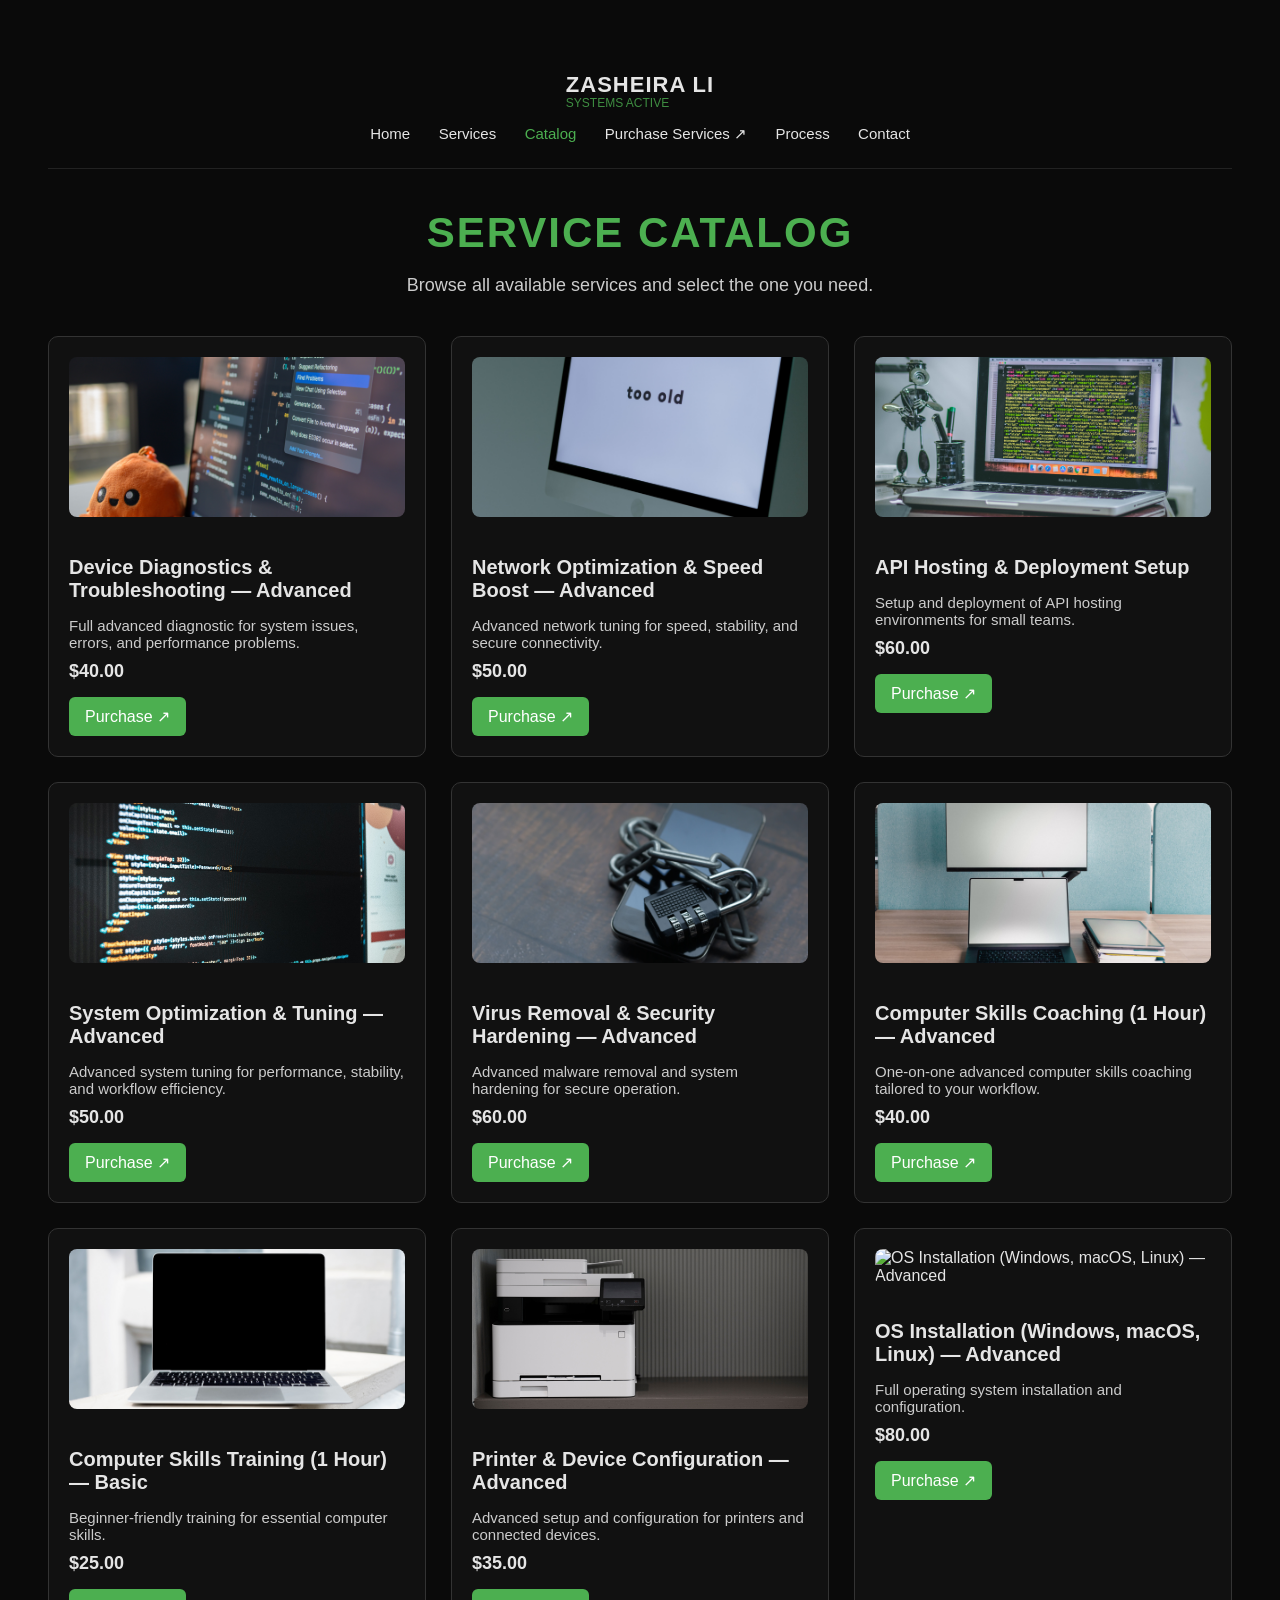
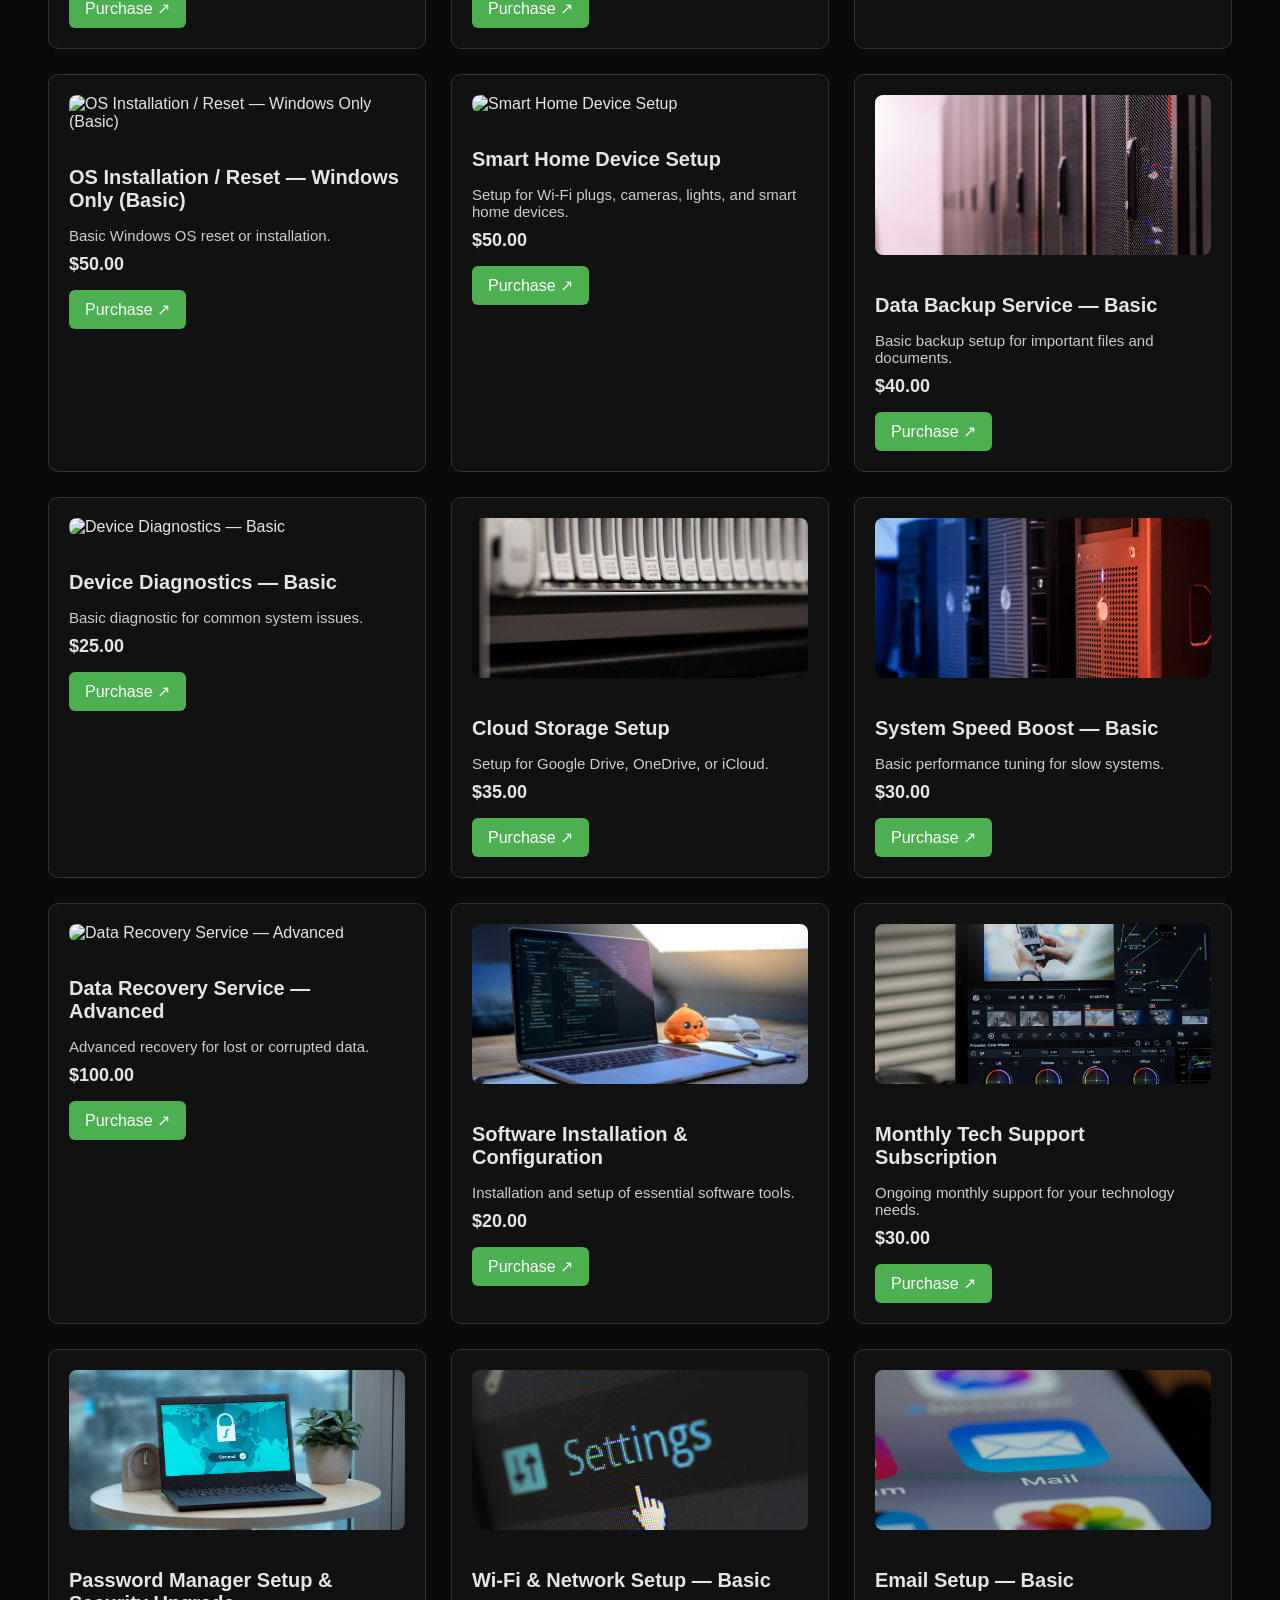
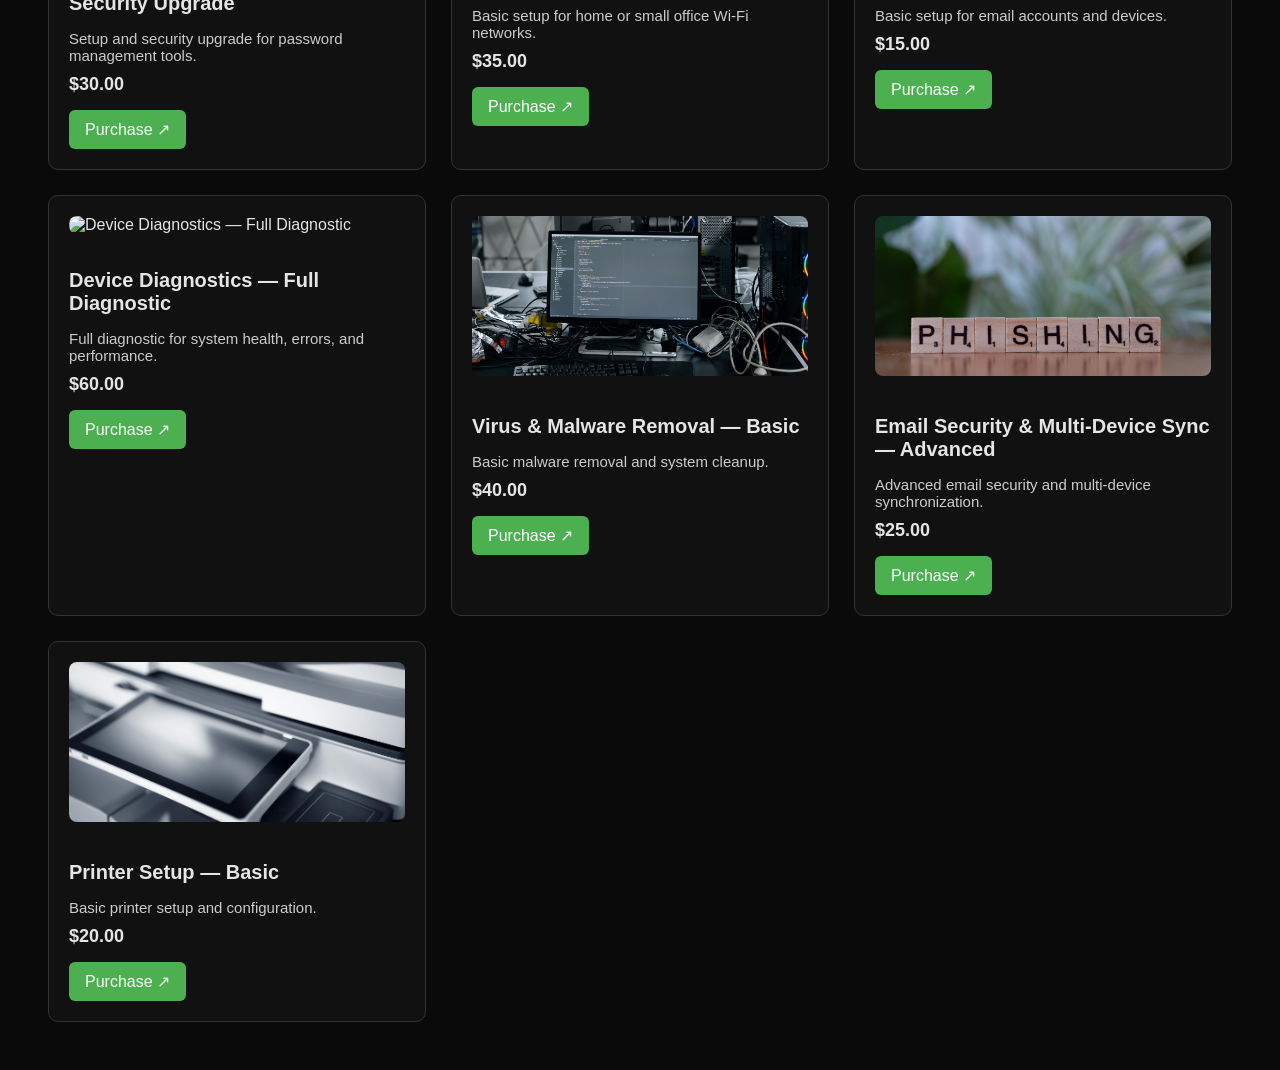
==== catalog.html @ a683f3cd "full catalog rebuild" ====
<!DOCTYPE html>
<html lang="en">
<head>
<meta charset="UTF-8">
<title>Service Catalog | Zasheira Li</title>
<meta name="viewport" content="width=device-width, initial-scale=1">

<style>
body {
  background: #0a0a0a;
  color: #e5e5e5;
  font-family: Manrope, Arial, sans-serif;
  padding: 40px;
}

/* HEADER */
.sys-header {
  display: flex;
  flex-direction: column;
  align-items: center;
  padding: 25px 0;
  border-bottom: 1px solid #222;
}

.brand {
  display: flex;
  flex-direction: column;
  line-height: 1.1;
}

.brand .zl {
  font-size: 22px;
  font-weight: 700;
  letter-spacing: 1px;
  color: #e5e5e5;
}

.brand .sys {
  font-size: 12px;
  color: #4caf50;
  opacity: 0.8;
}

/* NAVIGATION */
.sys-nav a {
  margin: 0 12px;
  text-decoration: none;
  color: #e5e5e5;
  font-size: 15px;
  transition: 0.2s;
}

.sys-nav a:hover,
.sys-nav a.active {
  color: #4caf50;
}

.center-nav {
  margin-top: 15px;
}

/* INTRO */
.catalog-intro {
  text-align: center;
  margin-top: 40px;
  margin-bottom: 40px;
}

.catalog-intro h1 {
  font-size: 42px;
  letter-spacing: 2px;
  color: #4caf50;
  margin-bottom: 10px;
}

.catalog-intro p {
  font-size: 18px;
  color: #ccc;
}

/* PRODUCT GRID */
.catalog-grid {
  display: grid;
  grid-template-columns: repeat(auto-fill, minmax(280px, 1fr));
  gap: 25px;
  margin-top: 30px;
}

.product-card {
  background: #111;
  border: 1px solid #333;
  border-radius: 10px;
  padding: 20px;
  transition: 0.25s;
}

.product-card:hover {
  border-color: #4caf50;
  transform: translateY(-4px);
}

.product-card img {
  width: 100%;
  height: 160px;
  object-fit: cover;
  border-radius: 8px;
  margin-bottom: 15px;
}

.product-card h3 {
  font-size: 20px;
  margin-bottom: 10px;
}

.product-card p {
  font-size: 15px;
  color: #ccc;
  margin-bottom: 10px;
}

.product-card strong {
  display: block;
  font-size: 18px;
  margin-bottom: 15px;
}

.buy-button {
  display: inline-block;
  padding: 10px 16px;
  background: #4caf50;
  color: #fff;
  border-radius: 6px;
  text-decoration: none;
  font-size: 16px;
  transition: 0.25s;
}

.buy-button:hover {
  background: #5ecb63;
}
</style>
</head>

<body>

<header class="sys-header">
  <div class="brand">
    <span class="zl">ZASHEIRA LI</span>
    <span class="sys">SYSTEMS ACTIVE</span>
  </div>

  <nav class="sys-nav center-nav">
    <a href="index.html">Home</a>
    <a href="index.html#services">Services</a>
    <a href="catalog.html" class="active">Catalog</a>
    <a href="checkout.html">Purchase Services ↗</a>
    <a href="index.html#process">Process</a>
    <a href="index.html#contact">Contact</a>
  </nav>
</header>

<section class="catalog-intro">
  <h1>SERVICE CATALOG</h1>
  <p>Browse all available services and select the one you need.</p>
</section>

<div class="catalog-grid">

  <!-- 1 -->
  <div class="product-card">
    <img src="images/1-device-diagnostics-and-troubleshooting-advanced.jpg" alt="Device Diagnostics & Troubleshooting — Advanced">
    <h3>Device Diagnostics & Troubleshooting — Advanced</h3>
    <p>Full advanced diagnostic for system issues, errors, and performance problems.</p>
    <strong>$40.00</strong>
    <a class="buy-button" href="checkout.html?products=xnjmu9wic1:1">Purchase ↗</a>
  </div>

  <!-- 2 -->
  <div class="product-card">
    <img src="images/2-network-optimization-and-speed-boost-advanced.jpg" alt="Network Optimization & Speed Boost — Advanced">
    <h3>Network Optimization & Speed Boost — Advanced</h3>
    <p>Advanced network tuning for speed, stability, and secure connectivity.</p>
    <strong>$50.00</strong>
    <a class="buy-button" href="checkout.html?products=v94hzffkny:1">Purchase ↗</a>
  </div>

  <!-- 3 -->
  <div class="product-card">
    <img src="images/3-api-hosting-and-deployment-setup.jpg" alt="API Hosting & Deployment Setup">
    <h3>API Hosting & Deployment Setup</h3>
    <p>Setup and deployment of API hosting environments for small teams.</p>
    <strong>$60.00</strong>
    <a class="buy-button" href="checkout.html?products=00joeh0fnc:1">Purchase ↗</a>
  </div>

  <!-- 4 -->
  <div class="product-card">
    <img src="images/4-system-optimization-and-tuning-advanced.jpg" alt="System Optimization & Tuning — Advanced">
    <h3>System Optimization & Tuning — Advanced</h3>
    <p>Advanced system tuning for performance, stability, and workflow efficiency.</p>
    <strong>$50.00</strong>
    <a class="buy-button" href="checkout.html?products=1380lvy91c:1">Purchase ↗</a>
  </div>

  <!-- 5 -->
  <div class="product-card">
    <img src="images/5-virus-removal-and-security-hardening-advanced.jpg" alt="Virus Removal & Security Hardening — Advanced">
    <h3>Virus Removal & Security Hardening — Advanced</h3>
    <p>Advanced malware removal and system hardening for secure operation.</p>
    <strong>$60.00</strong>
    <a class="buy-button" href="checkout.html?products=ehwzdm2zh4:1">Purchase ↗</a>
  </div>

  <!-- 6 -->
  <div class="product-card">
    <img src="images/6-computer-skills-coaching-1-hour-advanced.jpg" alt="Computer Skills Coaching (1 Hour) — Advanced">
    <h3>Computer Skills Coaching (1 Hour) — Advanced</h3>
    <p>One-on-one advanced computer skills coaching tailored to your workflow.</p>
    <strong>$40.00</strong>
    <a class="buy-button" href="checkout.html?products=naua2pe2ii:1">Purchase ↗</a>
  </div>

  <!-- 7 -->
  <div class="product-card">
    <img src="images/7-computer-skills-training-1-hour-basic.jpg" alt="Computer Skills Training (1 Hour) — Basic">
    <h3>Computer Skills Training (1 Hour) — Basic</h3>
    <p>Beginner-friendly training for essential computer skills.</p>
    <strong>$25.00</strong>
    <a class="buy-button" href="checkout.html?products=a15wwf48jq:1">Purchase ↗</a>
  </div>

  <!-- 8 -->
  <div class="product-card">
    <img src="images/8-printer-and-device-configuration-advanced.jpg" alt="Printer & Device Configuration — Advanced">
    <h3>Printer & Device Configuration — Advanced</h3>
    <p>Advanced setup and configuration for printers and connected devices.</p>
    <strong>$35.00</strong>
    <a class="buy-button" href="checkout.html?products=dx0pf59020:1">Purchase ↗</a>
  </div>

  <!-- 9 -->
  <div class="product-card">
    <img src="images/9-os-installation-windows-macos-linux-advanced.jpg" alt="OS Installation (Windows, macOS, Linux) — Advanced">
    <h3>OS Installation (Windows, macOS, Linux) — Advanced</h3>
    <p>Full operating system installation and configuration.</p>
    <strong>$80.00</strong>
    <a class="buy-button" href="checkout.html?products=k1e1ulsexj:1">Purchase ↗</a>
  </div>

  <!-- 10 -->
  <div class="product-card">
    <img src="images/10-os-installation-reset-windows-only-basic.jpg" alt="OS Installation / Reset — Windows Only (Basic)">
    <h3>OS Installation / Reset — Windows Only (Basic)</h3>
    <p>Basic Windows OS reset or installation.</p>
    <strong>$50.00</strong>
    <a class="buy-button" href="checkout.html?products=3sht7bsr4m:1">Purchase ↗</a>
  </div>

  <!-- 11 -->
  <div class="product-card">
    <img src="images/11-smart-home-device-setup.jpg" alt="Smart Home Device Setup">
    <h3>Smart Home Device Setup</h3>
    <p>Setup for Wi-Fi plugs, cameras, lights, and smart home devices.</p>
    <strong>$50.00</strong>
    <a class="buy-button" href="checkout.html?products=rqncj638mu:1">Purchase ↗</a>
  </div>

  <!-- 12 -->
  <div class="product-card">
    <img src="images/12-data-backup-service-basic.jpg" alt="Data Backup Service — Basic">
    <h3>Data Backup Service — Basic</h3>
    <p>Basic backup setup for important files and documents.</p>
    <strong>$40.00</strong>
    <a class="buy-button" href="checkout.html?products=3rjtwimbb5:1">Purchase ↗</a>
  </div>

  <!-- 13 -->
  <div class="product-card">
    <img src="images/13-device-diagnostics-basic.jpg" alt="Device Diagnostics — Basic">
    <h3>Device Diagnostics — Basic</h3>
    <p>Basic diagnostic for common system issues.</p>
    <strong>$25.00</strong>
    <a class="buy-button" href="checkout.html?products=z762sk9jgi:1">Purchase ↗</a>
  </div>

  <!-- 14 -->
  <div class="product-card">
    <img src="images/14-cloud-storage-setup.jpg" alt="Cloud Storage Setup">
    <h3>Cloud Storage Setup</h3>
    <p>Setup for Google Drive, OneDrive, or iCloud.</p>
    <strong>$35.00</strong>
    <a class="buy-button" href="checkout.html?products=dl2x96mtjd:1">Purchase ↗</a>
  </div>

  <!-- 15 -->
  <div class="product-card">
    <img src="images/15-system-speed-boost-basic.jpg" alt="System Speed Boost — Basic">
    <h3>System Speed Boost — Basic</h3>
    <p>Basic performance tuning for slow systems.</p>
    <strong>$30.00</strong>
    <a class="buy-button" href="checkout.html?products=s28yiaetb5:1">Purchase ↗</a>
  </div>

  <!-- 16 -->
  <div class="product-card">
    <img src="images/16-data-recovery-service-advanced.jpg" alt="Data Recovery Service — Advanced">
    <h3>Data Recovery Service — Advanced</h3>
    <p>Advanced recovery for lost or corrupted data.</p>
    <strong>$100.00</strong>
    <a class="buy-button" href="checkout.html?products=nwjolmwzk6:1">Purchase ↗</a>
  </div>

  <!-- 17 -->
  <div class="product-card">
    <img src="images/17-software-installation-and-configuration.jpg" alt="Software Installation & Configuration">
    <h3>Software Installation & Configuration</h3>
    <p>Installation and setup of essential software tools.</p>
    <strong>$20.00</strong>
    <a class="buy-button" href="checkout.html?products=hl7fhi24q0:1">Purchase ↗</a>
  </div>

  <!-- 18 -->
  <div class="product-card">
    <img src="images/18-monthly-tech-support-subscription.jpg" alt="Monthly Tech Support Subscription">
    <h3>Monthly Tech Support Subscription</h3>
    <p>Ongoing monthly support for your technology needs.</p>
    <strong>$30.00</strong>
    <a class="buy-button" href="checkout.html?products=7ga4e0266z:1">Purchase ↗</a>
  </div>

  <!-- 19 -->
  <div class="product-card">
    <img src="images/19-password-manager-setup-and-security-upgrade.jpg" alt="Password Manager Setup & Security Upgrade">
    <h3>Password Manager Setup & Security Upgrade</h3>
    <p>Setup and security upgrade for password management tools.</p>
    <strong>$30.00</strong>
    <a class="buy-button" href="checkout.html?products=kvgzs4omg3:1">Purchase ↗</a>
  </div>

  <!-- 20 -->
  <div class="product-card">
    <img src="images/20-wi-fi-and-network-setup-basic.jpg" alt="Wi-Fi & Network Setup — Basic">
    <h3>Wi-Fi & Network Setup — Basic</h3>
    <p>Basic setup for home or small office Wi-Fi networks.</p>
    <strong>$35.00</strong>
    <a class="buy-button" href="checkout.html?products=h5icwvdxmz:1">Purchase ↗</a>
  </div>

  <!-- 21 -->
  <div class="product-card">
    <img src="images/21-email-setup-basic.jpg" alt="Email Setup — Basic">
    <h3>Email Setup — Basic</h3>
    <p>Basic setup for email accounts and devices.</p>
    <strong>$15.00</strong>
    <a class="buy-button" href="checkout.html?products=dmfx98sbpz:1">Purchase ↗</a>
  </div>

  <!-- 22 -->
  <div class="product-card">
    <img src="images/22-device-diagnostics-full-diagnostic.jpg" alt="Device Diagnostics — Full Diagnostic">
    <h3>Device Diagnostics — Full Diagnostic</h3>
    <p>Full diagnostic for system health, errors, and performance.</p>
    <strong>$60.00</strong>
    <a class="buy-button" href="checkout.html?products=3ysmifde7g:1">Purchase ↗</a>
  </div>

  <!-- 23 -->
  <div class="product-card">
    <img src="images/23-virus-and-malware-removal-basic.jpg" alt="Virus & Malware Removal — Basic">
    <h3>Virus & Malware Removal — Basic</h3>
    <p>Basic malware removal and system cleanup.</p>
    <strong>$40.00</strong>
    <a class="buy-button" href="checkout.html?products=1r7i6bvk00:1">Purchase ↗</a>
  </div>

  <!-- 24 -->
  <div class="product-card">
    <img src="images/24-email-security-and-multi-device-sync-advanced.jpg" alt="Email Security & Multi-Device Sync — Advanced">
    <h3>Email Security & Multi-Device Sync — Advanced</h3>
    <p>Advanced email security and multi-device synchronization.</p>
    <strong>$25.00</strong>
    <a class="buy-button" href="checkout.html?products=gfk0090qs2:1">Purchase ↗</a>
  </div>

  <!-- 25 -->
  <div class="product-card">
    <img src="images/25-printer-setup-basic.jpg" alt="Printer Setup — Basic">
    <h3>Printer Setup — Basic</h3>
    <p>Basic printer setup and configuration.</p>
    <strong>$20.00</strong>
    <a class="buy-button" href="checkout.html?products=gm0lkppjg2:1">Purchase ↗</a>
  </div>

</div> <!-- END OF GRID -->

</body>
</html>
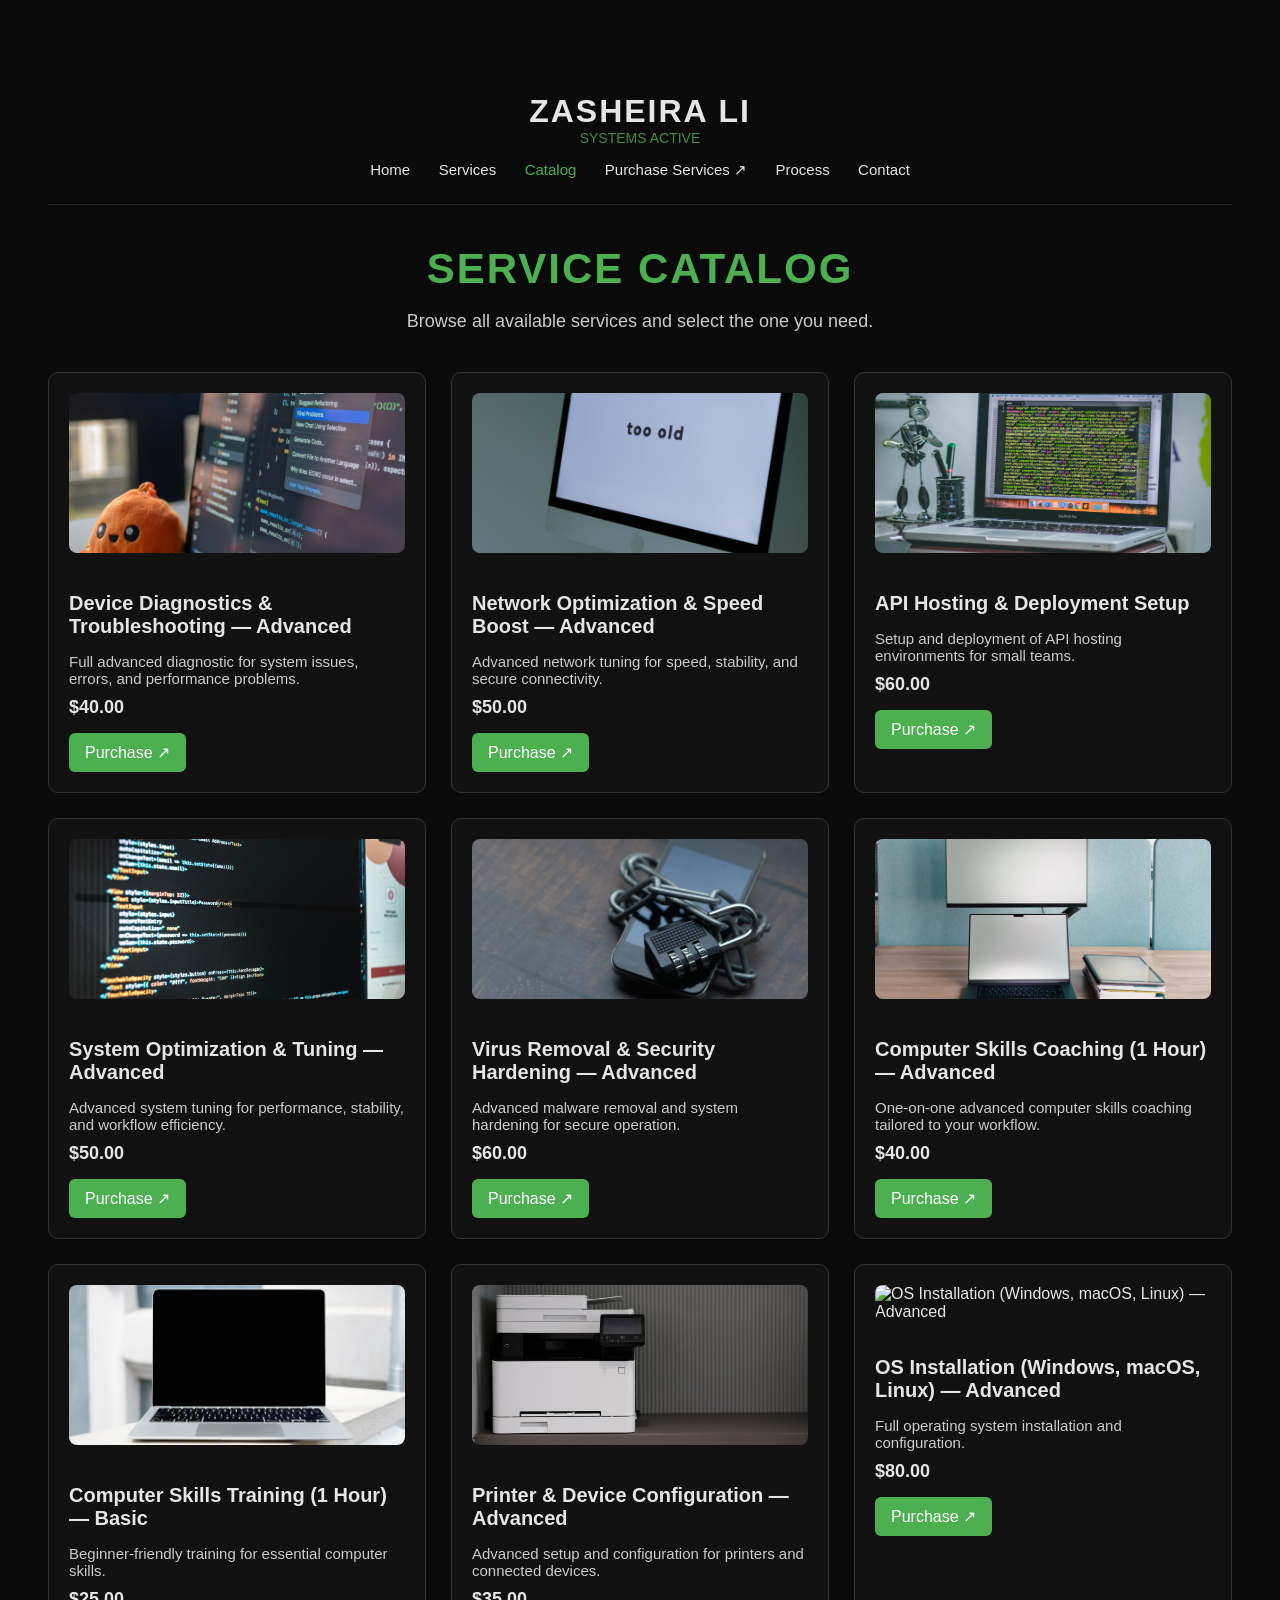
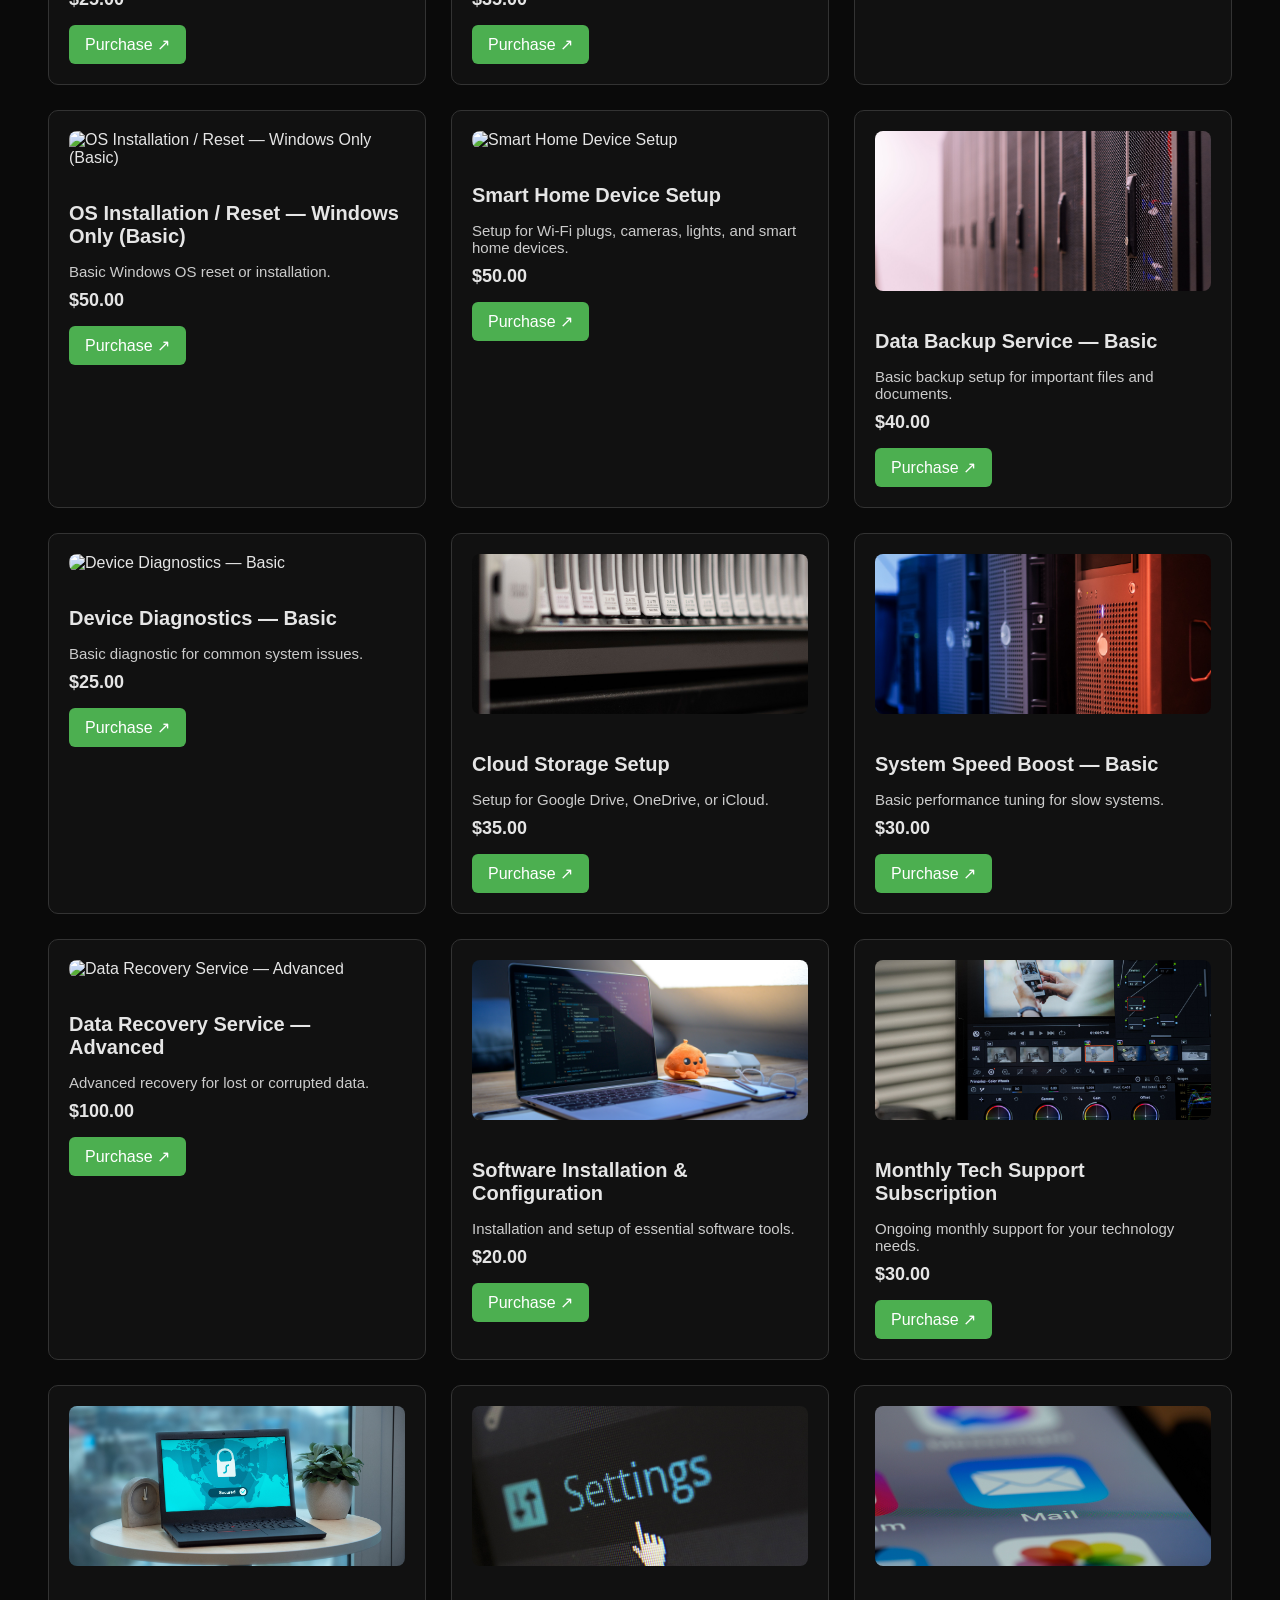
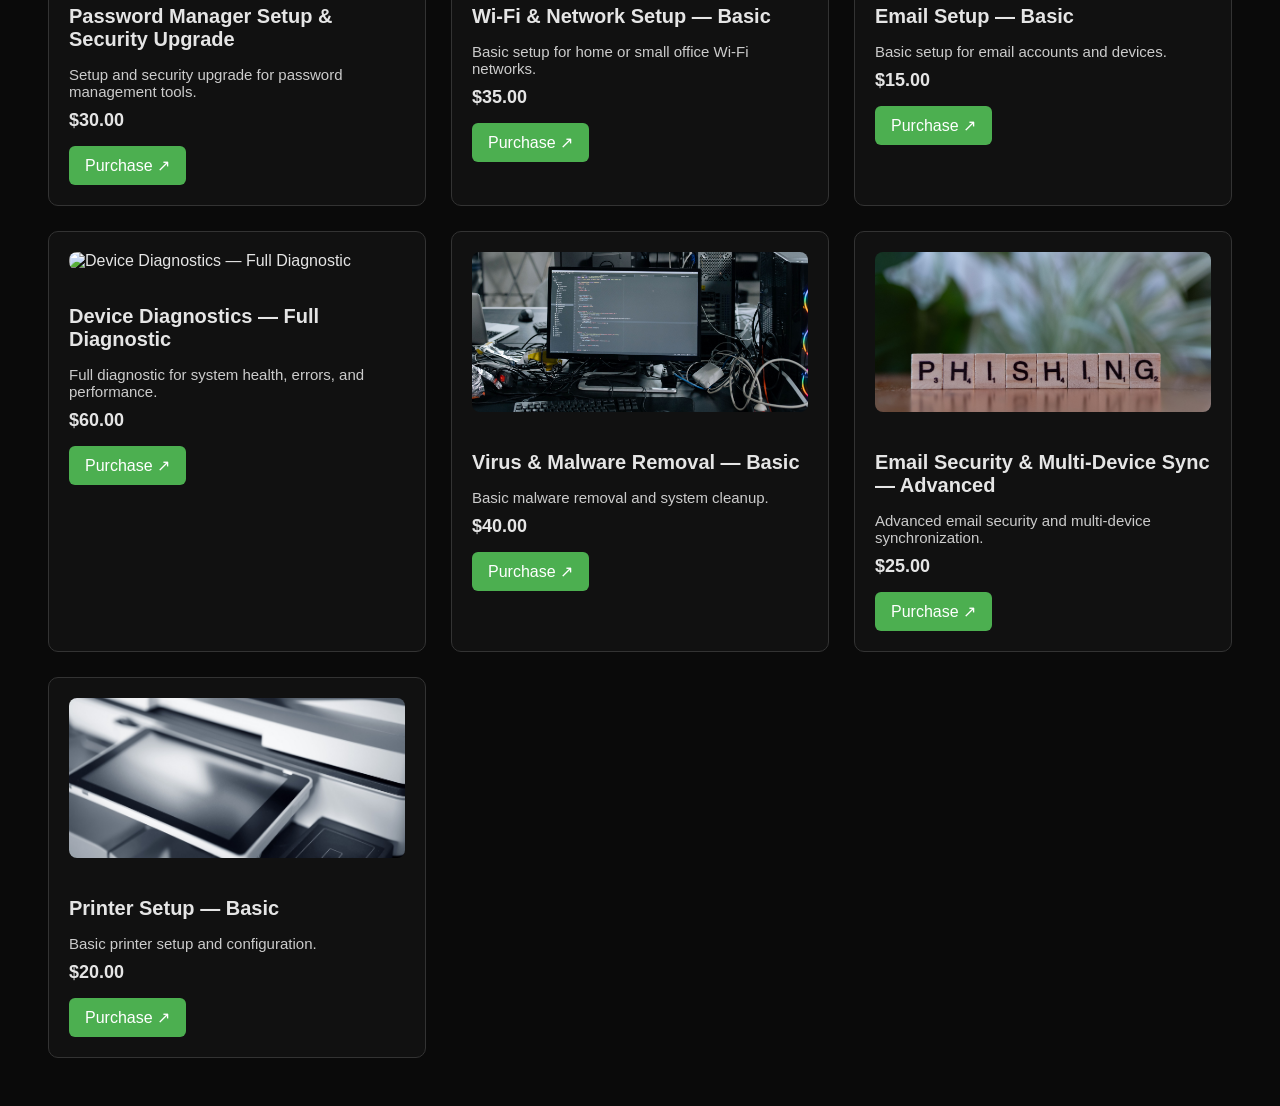
==== commit ab21d80c: "updated sys alignment and header styling" ====
--- a/catalog.html
+++ b/catalog.html
@@ -22,24 +22,32 @@
   border-bottom: 1px solid #222;
 }
 
+.sys {
+  color: #4caf50;
+  padding-top: 5px;
+}
+
 .brand {
-  display: flex;
-  flex-direction: column;
-  line-height: 1.1;
-}
-
-.brand .zl {
-  font-size: 22px;
-  font-weight: 700;
-  letter-spacing: 1px;
-  color: #e5e5e5;
+    display: flex;
+    flex-direction: column;
+    align-items: center;
+    justify-content: center;
+    margin-top: 20px;
+}
+
+.brand .name {
+    font-size: 32px;
+    font-weight: 700;
+    letter-spacing: 2px;
 }
 
 .brand .sys {
-  font-size: 12px;
-  color: #4caf50;
-  opacity: 0.8;
-}
+    font-size: 14px;
+    font-weight: 500;
+    margin-top: -5px;
+    opacity: 0.8;
+}
+
 
 /* NAVIGATION */
 .sys-nav a {
@@ -145,9 +153,10 @@
 
 <header class="sys-header">
   <div class="brand">
-    <span class="zl">ZASHEIRA LI</span>
+    <span class="name">ZASHEIRA LI</span>
     <span class="sys">SYSTEMS ACTIVE</span>
-  </div>
+</div>
+
 
   <nav class="sys-nav center-nav">
     <a href="index.html">Home</a>
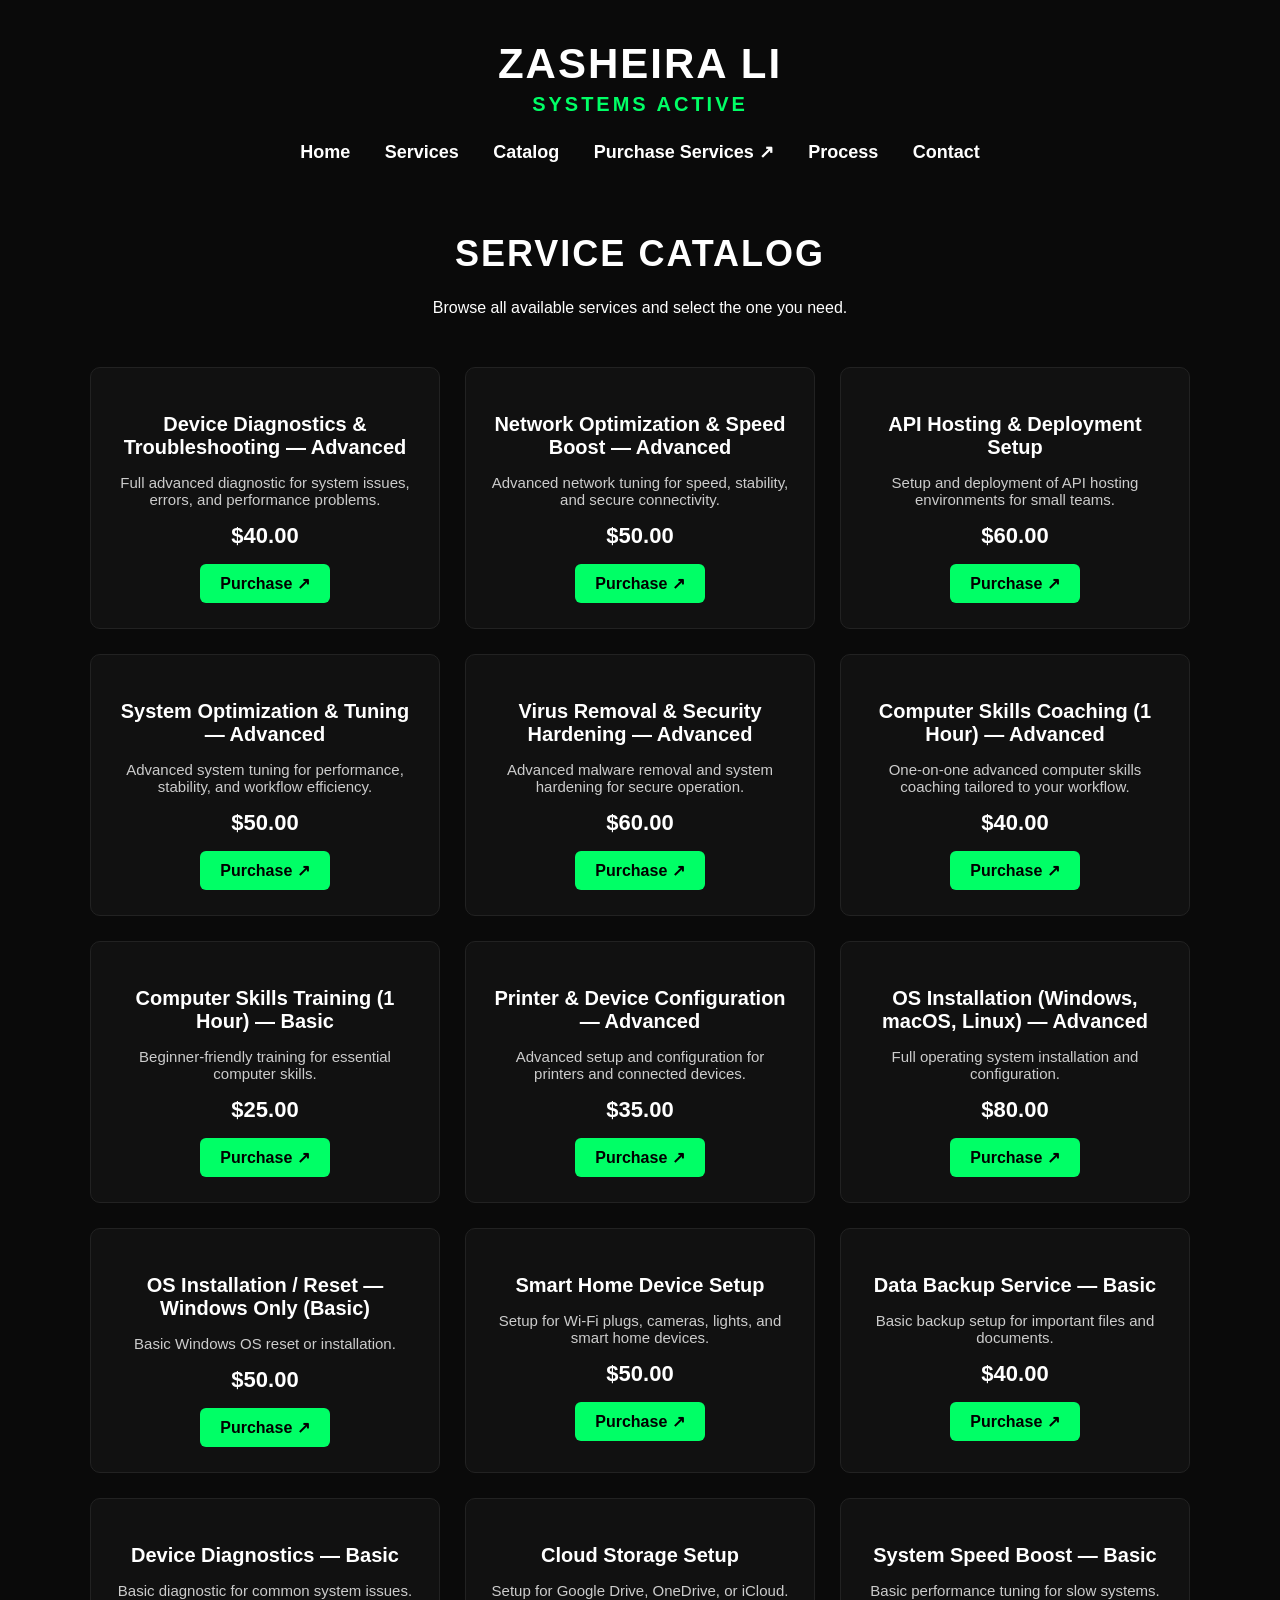
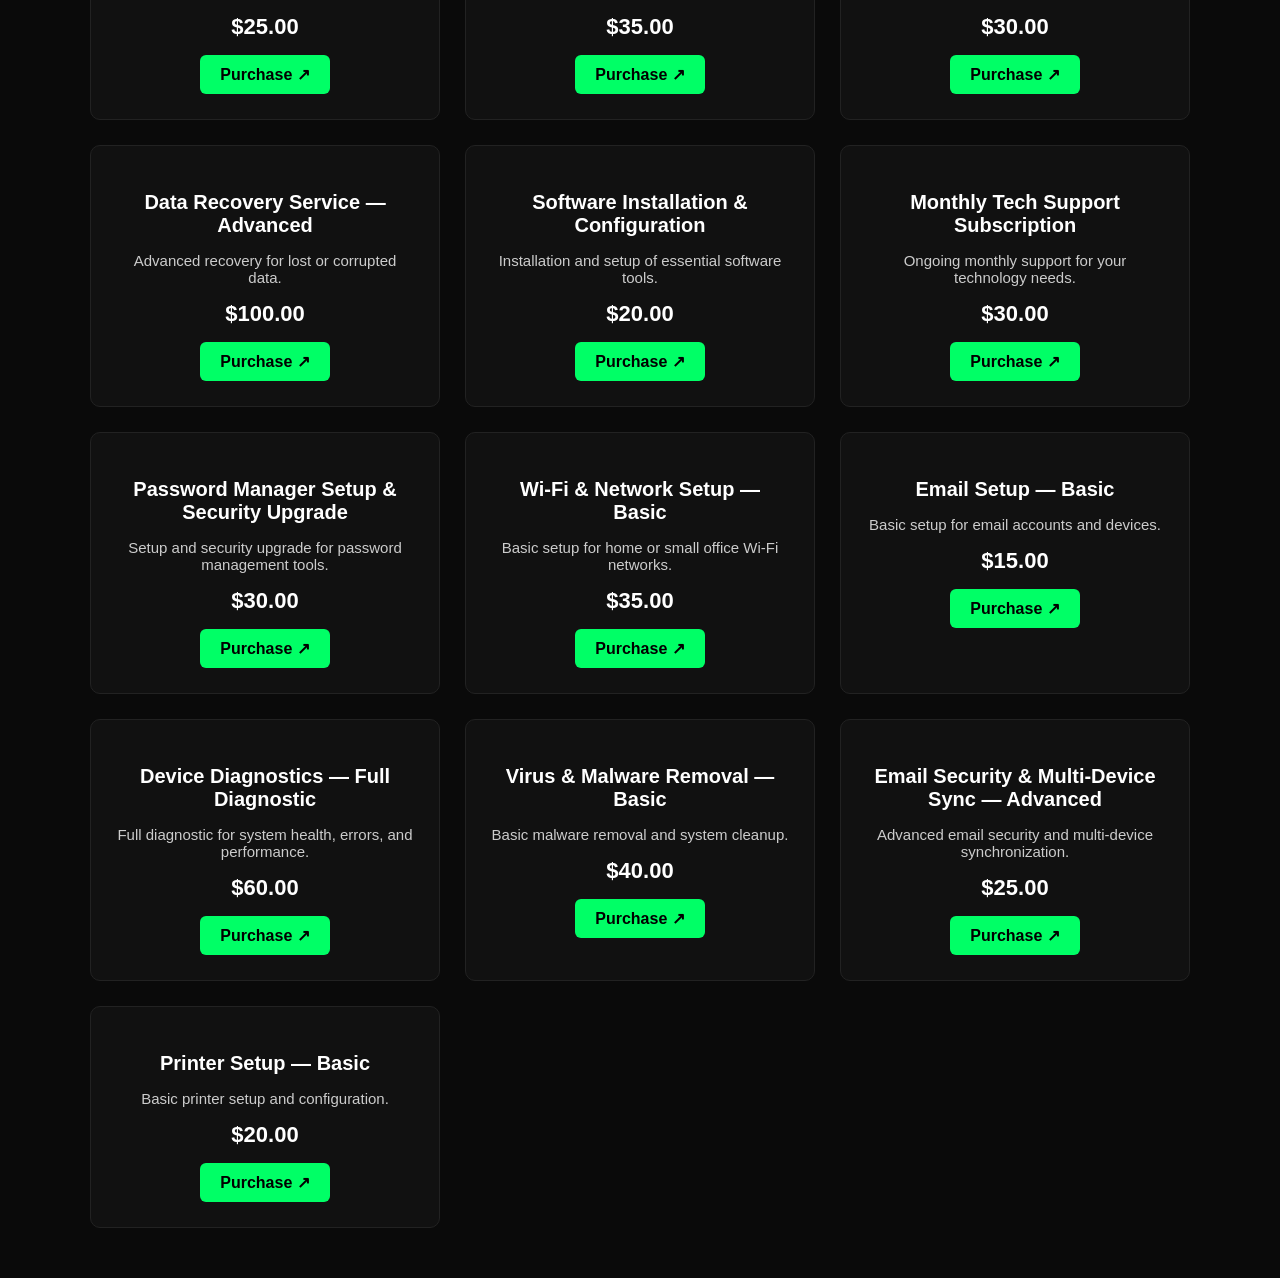
==== commit 207b35c4: "clean catalog rewrite" ====
--- a/catalog.html
+++ b/catalog.html
@@ -1,406 +1,336 @@
 <!DOCTYPE html>
 <html lang="en">
 <head>
-<meta charset="UTF-8">
-<title>Service Catalog | Zasheira Li</title>
-<meta name="viewport" content="width=device-width, initial-scale=1">
-
-<style>
-body {
-  background: #0a0a0a;
-  color: #e5e5e5;
-  font-family: Manrope, Arial, sans-serif;
-  padding: 40px;
-}
-
-/* HEADER */
-.sys-header {
-  display: flex;
-  flex-direction: column;
-  align-items: center;
-  padding: 25px 0;
-  border-bottom: 1px solid #222;
-}
-
-.sys {
-  color: #4caf50;
-  padding-top: 5px;
-}
-
-.brand {
-    display: flex;
-    flex-direction: column;
-    align-items: center;
-    justify-content: center;
-    margin-top: 20px;
-}
-
-.brand .name {
-    font-size: 32px;
-    font-weight: 700;
-    letter-spacing: 2px;
-}
-
-.brand .sys {
-    font-size: 14px;
-    font-weight: 500;
-    margin-top: -5px;
-    opacity: 0.8;
-}
-
-
-/* NAVIGATION */
-.sys-nav a {
-  margin: 0 12px;
-  text-decoration: none;
-  color: #e5e5e5;
-  font-size: 15px;
-  transition: 0.2s;
-}
-
-.sys-nav a:hover,
-.sys-nav a.active {
-  color: #4caf50;
-}
-
-.center-nav {
-  margin-top: 15px;
-}
-
-/* INTRO */
-.catalog-intro {
-  text-align: center;
-  margin-top: 40px;
-  margin-bottom: 40px;
-}
-
-.catalog-intro h1 {
-  font-size: 42px;
-  letter-spacing: 2px;
-  color: #4caf50;
-  margin-bottom: 10px;
-}
-
-.catalog-intro p {
-  font-size: 18px;
-  color: #ccc;
-}
-
-/* PRODUCT GRID */
-.catalog-grid {
-  display: grid;
-  grid-template-columns: repeat(auto-fill, minmax(280px, 1fr));
-  gap: 25px;
-  margin-top: 30px;
-}
-
-.product-card {
-  background: #111;
-  border: 1px solid #333;
-  border-radius: 10px;
-  padding: 20px;
-  transition: 0.25s;
-}
-
-.product-card:hover {
-  border-color: #4caf50;
-  transform: translateY(-4px);
-}
-
-.product-card img {
-  width: 100%;
-  height: 160px;
-  object-fit: cover;
-  border-radius: 8px;
-  margin-bottom: 15px;
-}
-
-.product-card h3 {
-  font-size: 20px;
-  margin-bottom: 10px;
-}
-
-.product-card p {
-  font-size: 15px;
-  color: #ccc;
-  margin-bottom: 10px;
-}
-
-.product-card strong {
-  display: block;
-  font-size: 18px;
-  margin-bottom: 15px;
-}
-
-.buy-button {
-  display: inline-block;
-  padding: 10px 16px;
-  background: #4caf50;
-  color: #fff;
-  border-radius: 6px;
-  text-decoration: none;
-  font-size: 16px;
-  transition: 0.25s;
-}
-
-.buy-button:hover {
-  background: #5ecb63;
-}
-</style>
+    <meta charset="UTF-8">
+    <meta name="viewport" content="width=device-width, initial-scale=1.0">
+    <title>Service Catalog | Zasheira Li</title>
+
+    <style>
+        body {
+            margin: 0;
+            padding: 0;
+            font-family: Arial, sans-serif;
+            background: #0a0a0a;
+            color: white;
+            text-align: center;
+        }
+
+        /* Header */
+        header {
+            padding: 40px 20px 20px;
+        }
+
+        .name {
+            font-size: 42px;
+            font-weight: bold;
+            letter-spacing: 2px;
+        }
+
+        .systems-active {
+            font-size: 20px;
+            font-weight: bold;
+            color: #00ff66; /* GREEN */
+            margin-top: 5px;
+            letter-spacing: 3px;
+        }
+
+        /* Navigation */
+        nav {
+            margin-top: 25px;
+        }
+
+        nav a {
+            color: white;
+            text-decoration: none;
+            margin: 0 15px;
+            font-size: 18px;
+            font-weight: bold;
+        }
+
+        nav a:hover {
+            color: #00ff66;
+        }
+
+        /* Page Title */
+        h1 {
+            margin-top: 50px;
+            font-size: 36px;
+            letter-spacing: 2px;
+        }
+
+        /* Catalog Grid */
+        .catalog {
+            width: 90%;
+            max-width: 1100px;
+            margin: 50px auto;
+            display: grid;
+            grid-template-columns: repeat(auto-fill, minmax(280px, 1fr));
+            gap: 25px;
+        }
+
+        .item {
+            background: #111;
+            padding: 25px;
+            border-radius: 10px;
+            text-align: center;
+            border: 1px solid #222;
+        }
+
+        .item h3 {
+            font-size: 20px;
+            margin-bottom: 10px;
+        }
+
+        .item p {
+            font-size: 15px;
+            color: #ccc;
+            margin-bottom: 15px;
+        }
+
+        .price {
+            font-size: 22px;
+            font-weight: bold;
+            margin-bottom: 15px;
+        }
+
+        .purchase-btn {
+            display: inline-block;
+            padding: 10px 20px;
+            background: #00ff66;
+            color: black;
+            font-weight: bold;
+            border-radius: 6px;
+            text-decoration: none;
+        }
+
+        .purchase-btn:hover {
+            background: #00cc55;
+        }
+    </style>
 </head>
 
 <body>
 
-<header class="sys-header">
-  <div class="brand">
-    <span class="name">ZASHEIRA LI</span>
-    <span class="sys">SYSTEMS ACTIVE</span>
+<header>
+    <div class="name">ZASHEIRA LI</div>
+    <div class="systems-active">SYSTEMS ACTIVE</div>
+
+    <nav>
+        <a href="index.html">Home</a>
+        <a href="services.html">Services</a>
+        <a href="catalog.html">Catalog</a>
+        <a href="purchase.html">Purchase Services ↗</a>
+        <a href="process.html">Process</a>
+        <a href="contact.html">Contact</a>
+    </nav>
+</header>
+
+<h1>SERVICE CATALOG</h1>
+<p>Browse all available services and select the one you need.</p>
+
+<div class="catalog">
+
+    <!-- 1 -->
+    <div class="item">
+        <h3>Device Diagnostics & Troubleshooting — Advanced</h3>
+        <p>Full advanced diagnostic for system issues, errors, and performance problems.</p>
+        <div class="price">$40.00</div>
+        <a class="purchase-btn" href="#">Purchase ↗</a>
+    </div>
+
+    <!-- 2 -->
+    <div class="item">
+        <h3>Network Optimization & Speed Boost — Advanced</h3>
+        <p>Advanced network tuning for speed, stability, and secure connectivity.</p>
+        <div class="price">$50.00</div>
+        <a class="purchase-btn" href="#">Purchase ↗</a>
+    </div>
+
+    <!-- 3 -->
+    <div class="item">
+        <h3>API Hosting & Deployment Setup</h3>
+        <p>Setup and deployment of API hosting environments for small teams.</p>
+        <div class="price">$60.00</div>
+        <a class="purchase-btn" href="#">Purchase ↗</a>
+    </div>
+
+    <!-- 4 -->
+    <div class="item">
+        <h3>System Optimization & Tuning — Advanced</h3>
+        <p>Advanced system tuning for performance, stability, and workflow efficiency.</p>
+        <div class="price">$50.00</div>
+        <a class="purchase-btn" href="#">Purchase ↗</a>
+    </div>
+
+    <!-- 5 -->
+    <div class="item">
+        <h3>Virus Removal & Security Hardening — Advanced</h3>
+        <p>Advanced malware removal and system hardening for secure operation.</p>
+        <div class="price">$60.00</div>
+        <a class="purchase-btn" href="#">Purchase ↗</a>
+    </div>
+
+    <!-- 6 -->
+    <div class="item">
+        <h3>Computer Skills Coaching (1 Hour) — Advanced</h3>
+        <p>One-on-one advanced computer skills coaching tailored to your workflow.</p>
+        <div class="price">$40.00</div>
+        <a class="purchase-btn" href="#">Purchase ↗</a>
+    </div>
+
+    <!-- 7 -->
+    <div class="item">
+        <h3>Computer Skills Training (1 Hour) — Basic</h3>
+        <p>Beginner-friendly training for essential computer skills.</p>
+        <div class="price">$25.00</div>
+        <a class="purchase-btn" href="#">Purchase ↗</a>
+    </div>
+
+    <!-- 8 -->
+    <div class="item">
+        <h3>Printer & Device Configuration — Advanced</h3>
+        <p>Advanced setup and configuration for printers and connected devices.</p>
+        <div class="price">$35.00</div>
+        <a class="purchase-btn" href="#">Purchase ↗</a>
+    </div>
+
+    <!-- 9 -->
+    <div class="item">
+        <h3>OS Installation (Windows, macOS, Linux) — Advanced</h3>
+        <p>Full operating system installation and configuration.</p>
+        <div class="price">$80.00</div>
+        <a class="purchase-btn" href="#">Purchase ↗</a>
+    </div>
+
+    <!-- 10 -->
+    <div class="item">
+        <h3>OS Installation / Reset — Windows Only (Basic)</h3>
+        <p>Basic Windows OS reset or installation.</p>
+        <div class="price">$50.00</div>
+        <a class="purchase-btn" href="#">Purchase ↗</a>
+    </div>
+
+    <!-- 11 -->
+    <div class="item">
+        <h3>Smart Home Device Setup</h3>
+        <p>Setup for Wi-Fi plugs, cameras, lights, and smart home devices.</p>
+        <div class="price">$50.00</div>
+        <a class="purchase-btn" href="#">Purchase ↗</a>
+    </div>
+
+    <!-- 12 -->
+    <div class="item">
+        <h3>Data Backup Service — Basic</h3>
+        <p>Basic backup setup for important files and documents.</p>
+        <div class="price">$40.00</div>
+        <a class="purchase-btn" href="#">Purchase ↗</a>
+    </div>
+
+    <!-- 13 -->
+    <div class="item">
+        <h3>Device Diagnostics — Basic</h3>
+        <p>Basic diagnostic for common system issues.</p>
+        <div class="price">$25.00</div>
+        <a class="purchase-btn" href="#">Purchase ↗</a>
+    </div>
+
+    <!-- 14 -->
+    <div class="item">
+        <h3>Cloud Storage Setup</h3>
+        <p>Setup for Google Drive, OneDrive, or iCloud.</p>
+        <div class="price">$35.00</div>
+        <a class="purchase-btn" href="#">Purchase ↗</a>
+    </div>
+
+    <!-- 15 -->
+    <div class="item">
+        <h3>System Speed Boost — Basic</h3>
+        <p>Basic performance tuning for slow systems.</p>
+        <div class="price">$30.00</div>
+        <a class="purchase-btn" href="#">Purchase ↗</a>
+    </div>
+
+    <!-- 16 -->
+    <div class="item">
+        <h3>Data Recovery Service — Advanced</h3>
+        <p>Advanced recovery for lost or corrupted data.</p>
+        <div class="price">$100.00</div>
+        <a class="purchase-btn" href="#">Purchase ↗</a>
+    </div>
+
+    <!-- 17 -->
+    <div class="item">
+        <h3>Software Installation & Configuration</h3>
+        <p>Installation and setup of essential software tools.</p>
+        <div class="price">$20.00</div>
+        <a class="purchase-btn" href="#">Purchase ↗</a>
+    </div>
+
+    <!-- 18 -->
+    <div class="item">
+        <h3>Monthly Tech Support Subscription</h3>
+        <p>Ongoing monthly support for your technology needs.</p>
+        <div class="price">$30.00</div>
+        <a class="purchase-btn" href="#">Purchase ↗</a>
+    </div>
+
+    <!-- 19 -->
+    <div class="item">
+        <h3>Password Manager Setup & Security Upgrade</h3>
+        <p>Setup and security upgrade for password management tools.</p>
+        <div class="price">$30.00</div>
+        <a class="purchase-btn" href="#">Purchase ↗</a>
+    </div>
+
+    <!-- 20 -->
+    <div class="item">
+        <h3>Wi-Fi & Network Setup — Basic</h3>
+        <p>Basic setup for home or small office Wi-Fi networks.</p>
+        <div class="price">$35.00</div>
+        <a class="purchase-btn" href="#">Purchase ↗</a>
+    </div>
+
+    <!-- 21 -->
+    <div class="item">
+        <h3>Email Setup — Basic</h3>
+        <p>Basic setup for email accounts and devices.</p>
+        <div class="price">$15.00</div>
+        <a class="purchase-btn" href="#">Purchase ↗</a>
+    </div>
+
+    <!-- 22 -->
+    <div class="item">
+        <h3>Device Diagnostics — Full Diagnostic</h3>
+        <p>Full diagnostic for system health, errors, and performance.</p>
+        <div class="price">$60.00</div>
+        <a class="purchase-btn" href="#">Purchase ↗</a>
+    </div>
+
+    <!-- 23 -->
+    <div class="item">
+        <h3>Virus & Malware Removal — Basic</h3>
+        <p>Basic malware removal and system cleanup.</p>
+        <div class="price">$40.00</div>
+        <a class="purchase-btn" href="#">Purchase ↗</a>
+    </div>
+
+    <!-- 24 -->
+    <div class="item">
+        <h3>Email Security & Multi-Device Sync — Advanced</h3>
+        <p>Advanced email security and multi-device synchronization.</p>
+        <div class="price">$25.00</div>
+        <a class="purchase-btn" href="#">Purchase ↗</a>
+    </div>
+
+    <!-- 25 -->
+    <div class="item">
+        <h3>Printer Setup — Basic</h3>
+        <p>Basic printer setup and configuration.</p>
+        <div class="price">$20.00</div>
+        <a class="purchase-btn" href="#">Purchase ↗</a>
+    </div>
+
 </div>
-
-
-  <nav class="sys-nav center-nav">
-    <a href="index.html">Home</a>
-    <a href="index.html#services">Services</a>
-    <a href="catalog.html" class="active">Catalog</a>
-    <a href="checkout.html">Purchase Services ↗</a>
-    <a href="index.html#process">Process</a>
-    <a href="index.html#contact">Contact</a>
-  </nav>
-</header>
-
-<section class="catalog-intro">
-  <h1>SERVICE CATALOG</h1>
-  <p>Browse all available services and select the one you need.</p>
-</section>
-
-<div class="catalog-grid">
-
-  <!-- 1 -->
-  <div class="product-card">
-    <img src="images/1-device-diagnostics-and-troubleshooting-advanced.jpg" alt="Device Diagnostics & Troubleshooting — Advanced">
-    <h3>Device Diagnostics & Troubleshooting — Advanced</h3>
-    <p>Full advanced diagnostic for system issues, errors, and performance problems.</p>
-    <strong>$40.00</strong>
-    <a class="buy-button" href="checkout.html?products=xnjmu9wic1:1">Purchase ↗</a>
-  </div>
-
-  <!-- 2 -->
-  <div class="product-card">
-    <img src="images/2-network-optimization-and-speed-boost-advanced.jpg" alt="Network Optimization & Speed Boost — Advanced">
-    <h3>Network Optimization & Speed Boost — Advanced</h3>
-    <p>Advanced network tuning for speed, stability, and secure connectivity.</p>
-    <strong>$50.00</strong>
-    <a class="buy-button" href="checkout.html?products=v94hzffkny:1">Purchase ↗</a>
-  </div>
-
-  <!-- 3 -->
-  <div class="product-card">
-    <img src="images/3-api-hosting-and-deployment-setup.jpg" alt="API Hosting & Deployment Setup">
-    <h3>API Hosting & Deployment Setup</h3>
-    <p>Setup and deployment of API hosting environments for small teams.</p>
-    <strong>$60.00</strong>
-    <a class="buy-button" href="checkout.html?products=00joeh0fnc:1">Purchase ↗</a>
-  </div>
-
-  <!-- 4 -->
-  <div class="product-card">
-    <img src="images/4-system-optimization-and-tuning-advanced.jpg" alt="System Optimization & Tuning — Advanced">
-    <h3>System Optimization & Tuning — Advanced</h3>
-    <p>Advanced system tuning for performance, stability, and workflow efficiency.</p>
-    <strong>$50.00</strong>
-    <a class="buy-button" href="checkout.html?products=1380lvy91c:1">Purchase ↗</a>
-  </div>
-
-  <!-- 5 -->
-  <div class="product-card">
-    <img src="images/5-virus-removal-and-security-hardening-advanced.jpg" alt="Virus Removal & Security Hardening — Advanced">
-    <h3>Virus Removal & Security Hardening — Advanced</h3>
-    <p>Advanced malware removal and system hardening for secure operation.</p>
-    <strong>$60.00</strong>
-    <a class="buy-button" href="checkout.html?products=ehwzdm2zh4:1">Purchase ↗</a>
-  </div>
-
-  <!-- 6 -->
-  <div class="product-card">
-    <img src="images/6-computer-skills-coaching-1-hour-advanced.jpg" alt="Computer Skills Coaching (1 Hour) — Advanced">
-    <h3>Computer Skills Coaching (1 Hour) — Advanced</h3>
-    <p>One-on-one advanced computer skills coaching tailored to your workflow.</p>
-    <strong>$40.00</strong>
-    <a class="buy-button" href="checkout.html?products=naua2pe2ii:1">Purchase ↗</a>
-  </div>
-
-  <!-- 7 -->
-  <div class="product-card">
-    <img src="images/7-computer-skills-training-1-hour-basic.jpg" alt="Computer Skills Training (1 Hour) — Basic">
-    <h3>Computer Skills Training (1 Hour) — Basic</h3>
-    <p>Beginner-friendly training for essential computer skills.</p>
-    <strong>$25.00</strong>
-    <a class="buy-button" href="checkout.html?products=a15wwf48jq:1">Purchase ↗</a>
-  </div>
-
-  <!-- 8 -->
-  <div class="product-card">
-    <img src="images/8-printer-and-device-configuration-advanced.jpg" alt="Printer & Device Configuration — Advanced">
-    <h3>Printer & Device Configuration — Advanced</h3>
-    <p>Advanced setup and configuration for printers and connected devices.</p>
-    <strong>$35.00</strong>
-    <a class="buy-button" href="checkout.html?products=dx0pf59020:1">Purchase ↗</a>
-  </div>
-
-  <!-- 9 -->
-  <div class="product-card">
-    <img src="images/9-os-installation-windows-macos-linux-advanced.jpg" alt="OS Installation (Windows, macOS, Linux) — Advanced">
-    <h3>OS Installation (Windows, macOS, Linux) — Advanced</h3>
-    <p>Full operating system installation and configuration.</p>
-    <strong>$80.00</strong>
-    <a class="buy-button" href="checkout.html?products=k1e1ulsexj:1">Purchase ↗</a>
-  </div>
-
-  <!-- 10 -->
-  <div class="product-card">
-    <img src="images/10-os-installation-reset-windows-only-basic.jpg" alt="OS Installation / Reset — Windows Only (Basic)">
-    <h3>OS Installation / Reset — Windows Only (Basic)</h3>
-    <p>Basic Windows OS reset or installation.</p>
-    <strong>$50.00</strong>
-    <a class="buy-button" href="checkout.html?products=3sht7bsr4m:1">Purchase ↗</a>
-  </div>
-
-  <!-- 11 -->
-  <div class="product-card">
-    <img src="images/11-smart-home-device-setup.jpg" alt="Smart Home Device Setup">
-    <h3>Smart Home Device Setup</h3>
-    <p>Setup for Wi-Fi plugs, cameras, lights, and smart home devices.</p>
-    <strong>$50.00</strong>
-    <a class="buy-button" href="checkout.html?products=rqncj638mu:1">Purchase ↗</a>
-  </div>
-
-  <!-- 12 -->
-  <div class="product-card">
-    <img src="images/12-data-backup-service-basic.jpg" alt="Data Backup Service — Basic">
-    <h3>Data Backup Service — Basic</h3>
-    <p>Basic backup setup for important files and documents.</p>
-    <strong>$40.00</strong>
-    <a class="buy-button" href="checkout.html?products=3rjtwimbb5:1">Purchase ↗</a>
-  </div>
-
-  <!-- 13 -->
-  <div class="product-card">
-    <img src="images/13-device-diagnostics-basic.jpg" alt="Device Diagnostics — Basic">
-    <h3>Device Diagnostics — Basic</h3>
-    <p>Basic diagnostic for common system issues.</p>
-    <strong>$25.00</strong>
-    <a class="buy-button" href="checkout.html?products=z762sk9jgi:1">Purchase ↗</a>
-  </div>
-
-  <!-- 14 -->
-  <div class="product-card">
-    <img src="images/14-cloud-storage-setup.jpg" alt="Cloud Storage Setup">
-    <h3>Cloud Storage Setup</h3>
-    <p>Setup for Google Drive, OneDrive, or iCloud.</p>
-    <strong>$35.00</strong>
-    <a class="buy-button" href="checkout.html?products=dl2x96mtjd:1">Purchase ↗</a>
-  </div>
-
-  <!-- 15 -->
-  <div class="product-card">
-    <img src="images/15-system-speed-boost-basic.jpg" alt="System Speed Boost — Basic">
-    <h3>System Speed Boost — Basic</h3>
-    <p>Basic performance tuning for slow systems.</p>
-    <strong>$30.00</strong>
-    <a class="buy-button" href="checkout.html?products=s28yiaetb5:1">Purchase ↗</a>
-  </div>
-
-  <!-- 16 -->
-  <div class="product-card">
-    <img src="images/16-data-recovery-service-advanced.jpg" alt="Data Recovery Service — Advanced">
-    <h3>Data Recovery Service — Advanced</h3>
-    <p>Advanced recovery for lost or corrupted data.</p>
-    <strong>$100.00</strong>
-    <a class="buy-button" href="checkout.html?products=nwjolmwzk6:1">Purchase ↗</a>
-  </div>
-
-  <!-- 17 -->
-  <div class="product-card">
-    <img src="images/17-software-installation-and-configuration.jpg" alt="Software Installation & Configuration">
-    <h3>Software Installation & Configuration</h3>
-    <p>Installation and setup of essential software tools.</p>
-    <strong>$20.00</strong>
-    <a class="buy-button" href="checkout.html?products=hl7fhi24q0:1">Purchase ↗</a>
-  </div>
-
-  <!-- 18 -->
-  <div class="product-card">
-    <img src="images/18-monthly-tech-support-subscription.jpg" alt="Monthly Tech Support Subscription">
-    <h3>Monthly Tech Support Subscription</h3>
-    <p>Ongoing monthly support for your technology needs.</p>
-    <strong>$30.00</strong>
-    <a class="buy-button" href="checkout.html?products=7ga4e0266z:1">Purchase ↗</a>
-  </div>
-
-  <!-- 19 -->
-  <div class="product-card">
-    <img src="images/19-password-manager-setup-and-security-upgrade.jpg" alt="Password Manager Setup & Security Upgrade">
-    <h3>Password Manager Setup & Security Upgrade</h3>
-    <p>Setup and security upgrade for password management tools.</p>
-    <strong>$30.00</strong>
-    <a class="buy-button" href="checkout.html?products=kvgzs4omg3:1">Purchase ↗</a>
-  </div>
-
-  <!-- 20 -->
-  <div class="product-card">
-    <img src="images/20-wi-fi-and-network-setup-basic.jpg" alt="Wi-Fi & Network Setup — Basic">
-    <h3>Wi-Fi & Network Setup — Basic</h3>
-    <p>Basic setup for home or small office Wi-Fi networks.</p>
-    <strong>$35.00</strong>
-    <a class="buy-button" href="checkout.html?products=h5icwvdxmz:1">Purchase ↗</a>
-  </div>
-
-  <!-- 21 -->
-  <div class="product-card">
-    <img src="images/21-email-setup-basic.jpg" alt="Email Setup — Basic">
-    <h3>Email Setup — Basic</h3>
-    <p>Basic setup for email accounts and devices.</p>
-    <strong>$15.00</strong>
-    <a class="buy-button" href="checkout.html?products=dmfx98sbpz:1">Purchase ↗</a>
-  </div>
-
-  <!-- 22 -->
-  <div class="product-card">
-    <img src="images/22-device-diagnostics-full-diagnostic.jpg" alt="Device Diagnostics — Full Diagnostic">
-    <h3>Device Diagnostics — Full Diagnostic</h3>
-    <p>Full diagnostic for system health, errors, and performance.</p>
-    <strong>$60.00</strong>
-    <a class="buy-button" href="checkout.html?products=3ysmifde7g:1">Purchase ↗</a>
-  </div>
-
-  <!-- 23 -->
-  <div class="product-card">
-    <img src="images/23-virus-and-malware-removal-basic.jpg" alt="Virus & Malware Removal — Basic">
-    <h3>Virus & Malware Removal — Basic</h3>
-    <p>Basic malware removal and system cleanup.</p>
-    <strong>$40.00</strong>
-    <a class="buy-button" href="checkout.html?products=1r7i6bvk00:1">Purchase ↗</a>
-  </div>
-
-  <!-- 24 -->
-  <div class="product-card">
-    <img src="images/24-email-security-and-multi-device-sync-advanced.jpg" alt="Email Security & Multi-Device Sync — Advanced">
-    <h3>Email Security & Multi-Device Sync — Advanced</h3>
-    <p>Advanced email security and multi-device synchronization.</p>
-    <strong>$25.00</strong>
-    <a class="buy-button" href="checkout.html?products=gfk0090qs2:1">Purchase ↗</a>
-  </div>
-
-  <!-- 25 -->
-  <div class="product-card">
-    <img src="images/25-printer-setup-basic.jpg" alt="Printer Setup — Basic">
-    <h3>Printer Setup — Basic</h3>
-    <p>Basic printer setup and configuration.</p>
-    <strong>$20.00</strong>
-    <a class="buy-button" href="checkout.html?products=gm0lkppjg2:1">Purchase ↗</a>
-  </div>
-
-</div> <!-- END OF GRID -->
 
 </body>
 </html>
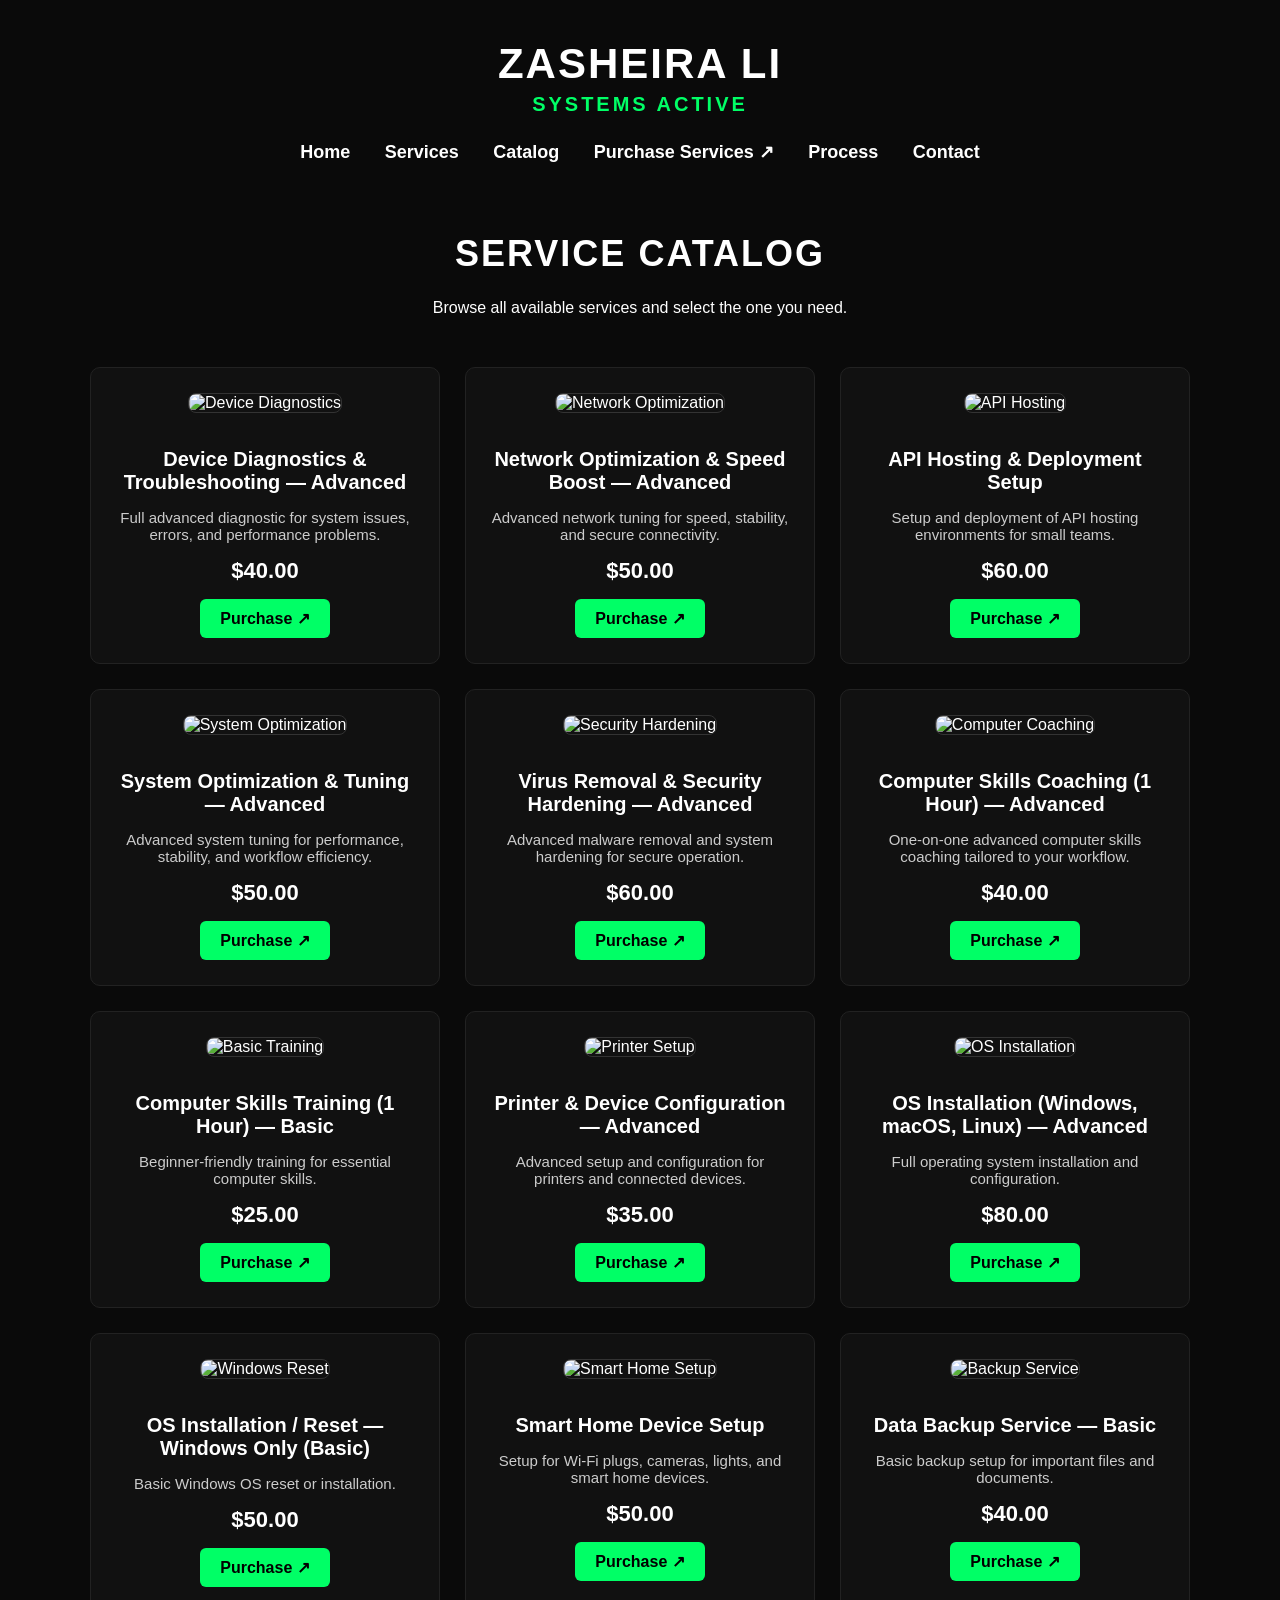
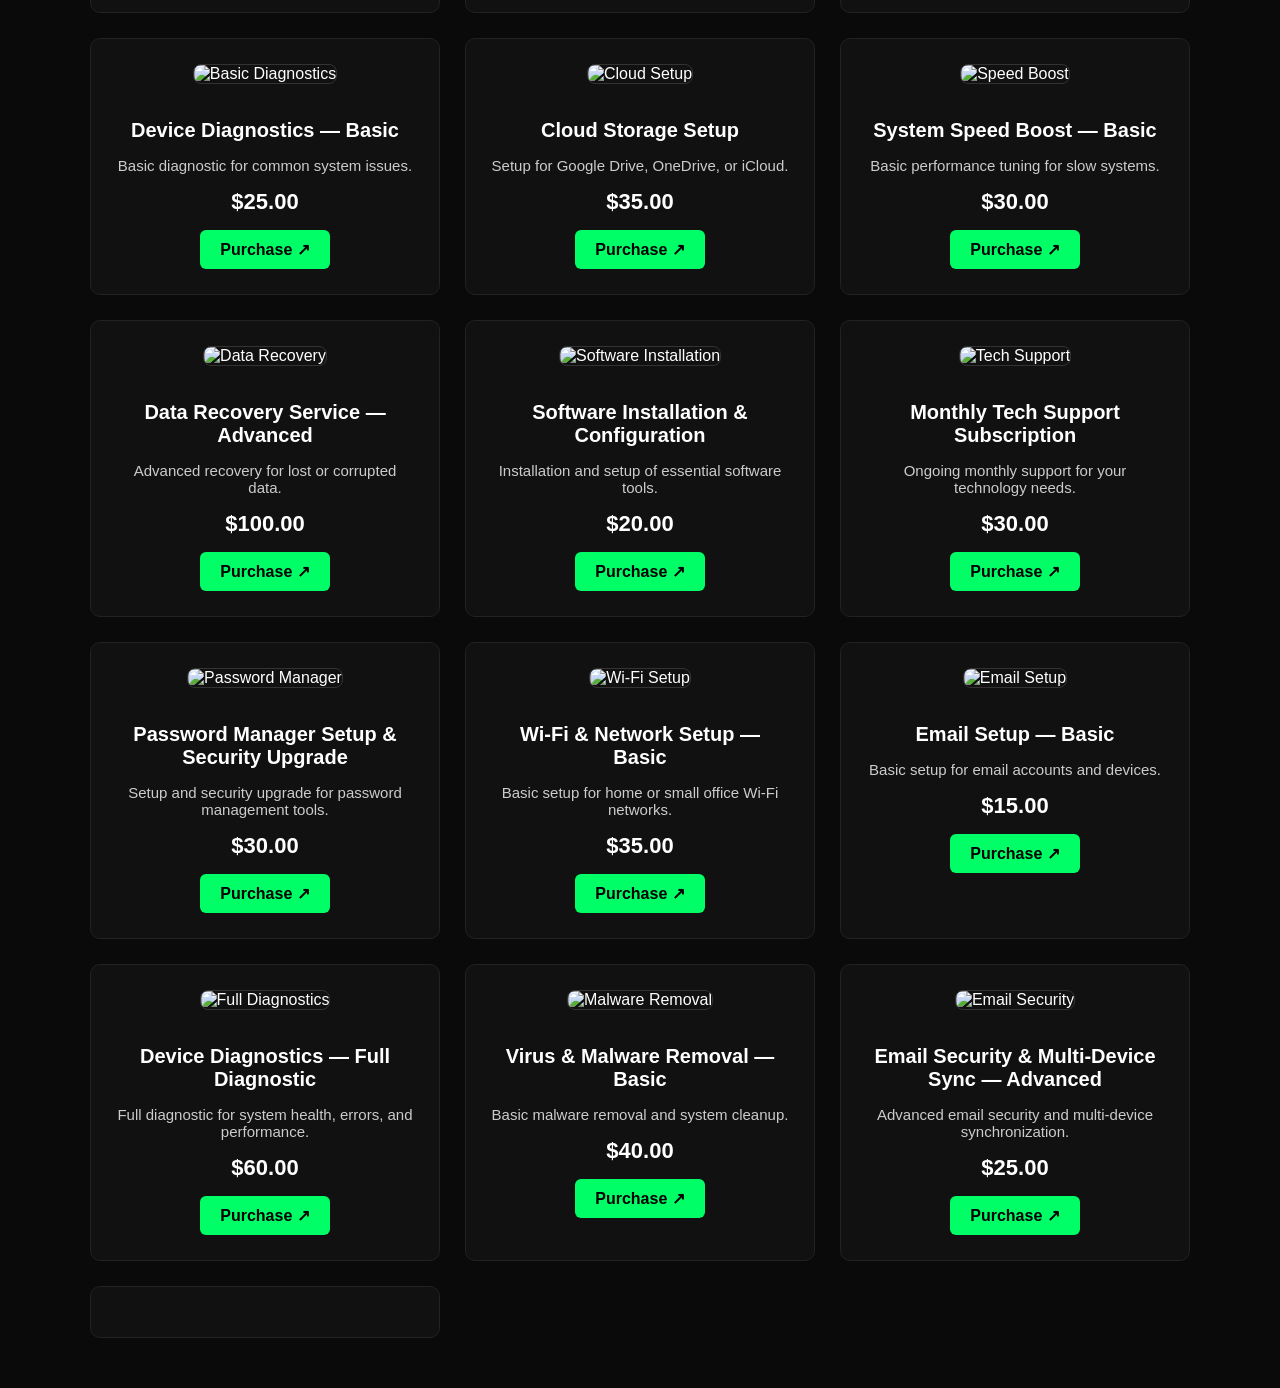
==== commit 5ebbdc07: "updated catalog with images" ====
--- a/catalog.html
+++ b/catalog.html
@@ -15,7 +15,6 @@
             text-align: center;
         }
 
-        /* Header */
         header {
             padding: 40px 20px 20px;
         }
@@ -29,12 +28,11 @@
         .systems-active {
             font-size: 20px;
             font-weight: bold;
-            color: #00ff66; /* GREEN */
+            color: #00ff66;
             margin-top: 5px;
             letter-spacing: 3px;
         }
 
-        /* Navigation */
         nav {
             margin-top: 25px;
         }
@@ -51,14 +49,12 @@
             color: #00ff66;
         }
 
-        /* Page Title */
         h1 {
             margin-top: 50px;
             font-size: 36px;
             letter-spacing: 2px;
         }
 
-        /* Catalog Grid */
         .catalog {
             width: 90%;
             max-width: 1100px;
@@ -74,6 +70,15 @@
             border-radius: 10px;
             text-align: center;
             border: 1px solid #222;
+        }
+
+        .item-img {
+            width: 100%;
+            height: 180px;
+            object-fit: cover;
+            border-radius: 8px;
+            margin-bottom: 15px;
+            border: 1px solid #333;
         }
 
         .item h3 {
@@ -132,6 +137,7 @@
 
     <!-- 1 -->
     <div class="item">
+        <img src="images/device-diagnostics.png" class="item-img" alt="Device Diagnostics">
         <h3>Device Diagnostics & Troubleshooting — Advanced</h3>
         <p>Full advanced diagnostic for system issues, errors, and performance problems.</p>
         <div class="price">$40.00</div>
@@ -140,6 +146,7 @@
 
     <!-- 2 -->
     <div class="item">
+        <img src="images/network.png" class="item-img" alt="Network Optimization">
         <h3>Network Optimization & Speed Boost — Advanced</h3>
         <p>Advanced network tuning for speed, stability, and secure connectivity.</p>
         <div class="price">$50.00</div>
@@ -148,6 +155,7 @@
 
     <!-- 3 -->
     <div class="item">
+        <img src="images/api.png" class="item-img" alt="API Hosting">
         <h3>API Hosting & Deployment Setup</h3>
         <p>Setup and deployment of API hosting environments for small teams.</p>
         <div class="price">$60.00</div>
@@ -156,6 +164,7 @@
 
     <!-- 4 -->
     <div class="item">
+        <img src="images/system-optimization.png" class="item-img" alt="System Optimization">
         <h3>System Optimization & Tuning — Advanced</h3>
         <p>Advanced system tuning for performance, stability, and workflow efficiency.</p>
         <div class="price">$50.00</div>
@@ -164,6 +173,7 @@
 
     <!-- 5 -->
     <div class="item">
+        <img src="images/security.png" class="item-img" alt="Security Hardening">
         <h3>Virus Removal & Security Hardening — Advanced</h3>
         <p>Advanced malware removal and system hardening for secure operation.</p>
         <div class="price">$60.00</div>
@@ -172,6 +182,7 @@
 
     <!-- 6 -->
     <div class="item">
+        <img src="images/coaching.png" class="item-img" alt="Computer Coaching">
         <h3>Computer Skills Coaching (1 Hour) — Advanced</h3>
         <p>One-on-one advanced computer skills coaching tailored to your workflow.</p>
         <div class="price">$40.00</div>
@@ -180,6 +191,7 @@
 
     <!-- 7 -->
     <div class="item">
+        <img src="images/training.png" class="item-img" alt="Basic Training">
         <h3>Computer Skills Training (1 Hour) — Basic</h3>
         <p>Beginner-friendly training for essential computer skills.</p>
         <div class="price">$25.00</div>
@@ -188,6 +200,7 @@
 
     <!-- 8 -->
     <div class="item">
+        <img src="images/printer.png" class="item-img" alt="Printer Setup">
         <h3>Printer & Device Configuration — Advanced</h3>
         <p>Advanced setup and configuration for printers and connected devices.</p>
         <div class="price">$35.00</div>
@@ -196,6 +209,7 @@
 
     <!-- 9 -->
     <div class="item">
+        <img src="images/os-install.png" class="item-img" alt="OS Installation">
         <h3>OS Installation (Windows, macOS, Linux) — Advanced</h3>
         <p>Full operating system installation and configuration.</p>
         <div class="price">$80.00</div>
@@ -204,6 +218,7 @@
 
     <!-- 10 -->
     <div class="item">
+        <img src="images/windows-reset.png" class="item-img" alt="Windows Reset">
         <h3>OS Installation / Reset — Windows Only (Basic)</h3>
         <p>Basic Windows OS reset or installation.</p>
         <div class="price">$50.00</div>
@@ -212,6 +227,7 @@
 
     <!-- 11 -->
     <div class="item">
+        <img src="images/smart-home.png" class="item-img" alt="Smart Home Setup">
         <h3>Smart Home Device Setup</h3>
         <p>Setup for Wi-Fi plugs, cameras, lights, and smart home devices.</p>
         <div class="price">$50.00</div>
@@ -220,6 +236,7 @@
 
     <!-- 12 -->
     <div class="item">
+        <img src="images/backup.png" class="item-img" alt="Backup Service">
         <h3>Data Backup Service — Basic</h3>
         <p>Basic backup setup for important files and documents.</p>
         <div class="price">$40.00</div>
@@ -228,6 +245,7 @@
 
     <!-- 13 -->
     <div class="item">
+        <img src="images/basic-diagnostics.png" class="item-img" alt="Basic Diagnostics">
         <h3>Device Diagnostics — Basic</h3>
         <p>Basic diagnostic for common system issues.</p>
         <div class="price">$25.00</div>
@@ -236,6 +254,7 @@
 
     <!-- 14 -->
     <div class="item">
+        <img src="images/cloud.png" class="item-img" alt="Cloud Setup">
         <h3>Cloud Storage Setup</h3>
         <p>Setup for Google Drive, OneDrive, or iCloud.</p>
         <div class="price">$35.00</div>
@@ -244,6 +263,7 @@
 
     <!-- 15 -->
     <div class="item">
+        <img src="images/speed-boost.png" class="item-img" alt="Speed Boost">
         <h3>System Speed Boost — Basic</h3>
         <p>Basic performance tuning for slow systems.</p>
         <div class="price">$30.00</div>
@@ -252,6 +272,7 @@
 
     <!-- 16 -->
     <div class="item">
+        <img src="images/data-recovery.png" class="item-img" alt="Data Recovery">
         <h3>Data Recovery Service — Advanced</h3>
         <p>Advanced recovery for lost or corrupted data.</p>
         <div class="price">$100.00</div>
@@ -260,6 +281,7 @@
 
     <!-- 17 -->
     <div class="item">
+        <img src="images/software.png" class="item-img" alt="Software Installation">
         <h3>Software Installation & Configuration</h3>
         <p>Installation and setup of essential software tools.</p>
         <div class="price">$20.00</div>
@@ -268,6 +290,7 @@
 
     <!-- 18 -->
     <div class="item">
+        <img src="images/support.png" class="item-img" alt="Tech Support">
         <h3>Monthly Tech Support Subscription</h3>
         <p>Ongoing monthly support for your technology needs.</p>
         <div class="price">$30.00</div>
@@ -276,6 +299,7 @@
 
     <!-- 19 -->
     <div class="item">
+        <img src="images/password.png" class="item-img" alt="Password Manager">
         <h3>Password Manager Setup & Security Upgrade</h3>
         <p>Setup and security upgrade for password management tools.</p>
         <div class="price">$30.00</div>
@@ -284,6 +308,7 @@
 
     <!-- 20 -->
     <div class="item">
+        <img src="images/wifi.png" class="item-img" alt="Wi-Fi Setup">
         <h3>Wi-Fi & Network Setup — Basic</h3>
         <p>Basic setup for home or small office Wi-Fi networks.</p>
         <div class="price">$35.00</div>
@@ -292,6 +317,7 @@
 
     <!-- 21 -->
     <div class="item">
+        <img src="images/email.png" class="item-img" alt="Email Setup">
         <h3>Email Setup — Basic</h3>
         <p>Basic setup for email accounts and devices.</p>
         <div class="price">$15.00</div>
@@ -300,6 +326,7 @@
 
     <!-- 22 -->
     <div class="item">
+        <img src="images/full-diagnostics.png" class="item-img" alt="Full Diagnostics">
         <h3>Device Diagnostics — Full Diagnostic</h3>
         <p>Full diagnostic for system health, errors, and performance.</p>
         <div class="price">$60.00</div>
@@ -308,6 +335,7 @@
 
     <!-- 23 -->
     <div class="item">
+        <img src="images/malware.png" class="item-img" alt="Malware Removal">
         <h3>Virus & Malware Removal — Basic</h3>
         <p>Basic malware removal and system cleanup.</p>
         <div class="price">$40.00</div>
@@ -316,6 +344,7 @@
 
     <!-- 24 -->
     <div class="item">
+        <img src="images/email-security.png" class="item-img" alt="Email Security">
         <h3>Email Security & Multi-Device Sync — Advanced</h3>
         <p>Advanced email security and multi-device synchronization.</p>
         <div class="price">$25.00</div>
@@ -323,14 +352,4 @@
     </div>
 
     <!-- 25 -->
-    <div class="item">
-        <h3>Printer Setup — Basic</h3>
-        <p>Basic printer setup and configuration.</p>
-        <div class="price">$20.00</div>
-        <a class="purchase-btn" href="#">Purchase ↗</a>
-    </div>
-
-</div>
-
-</body>
-</html>
+    <div class="item">
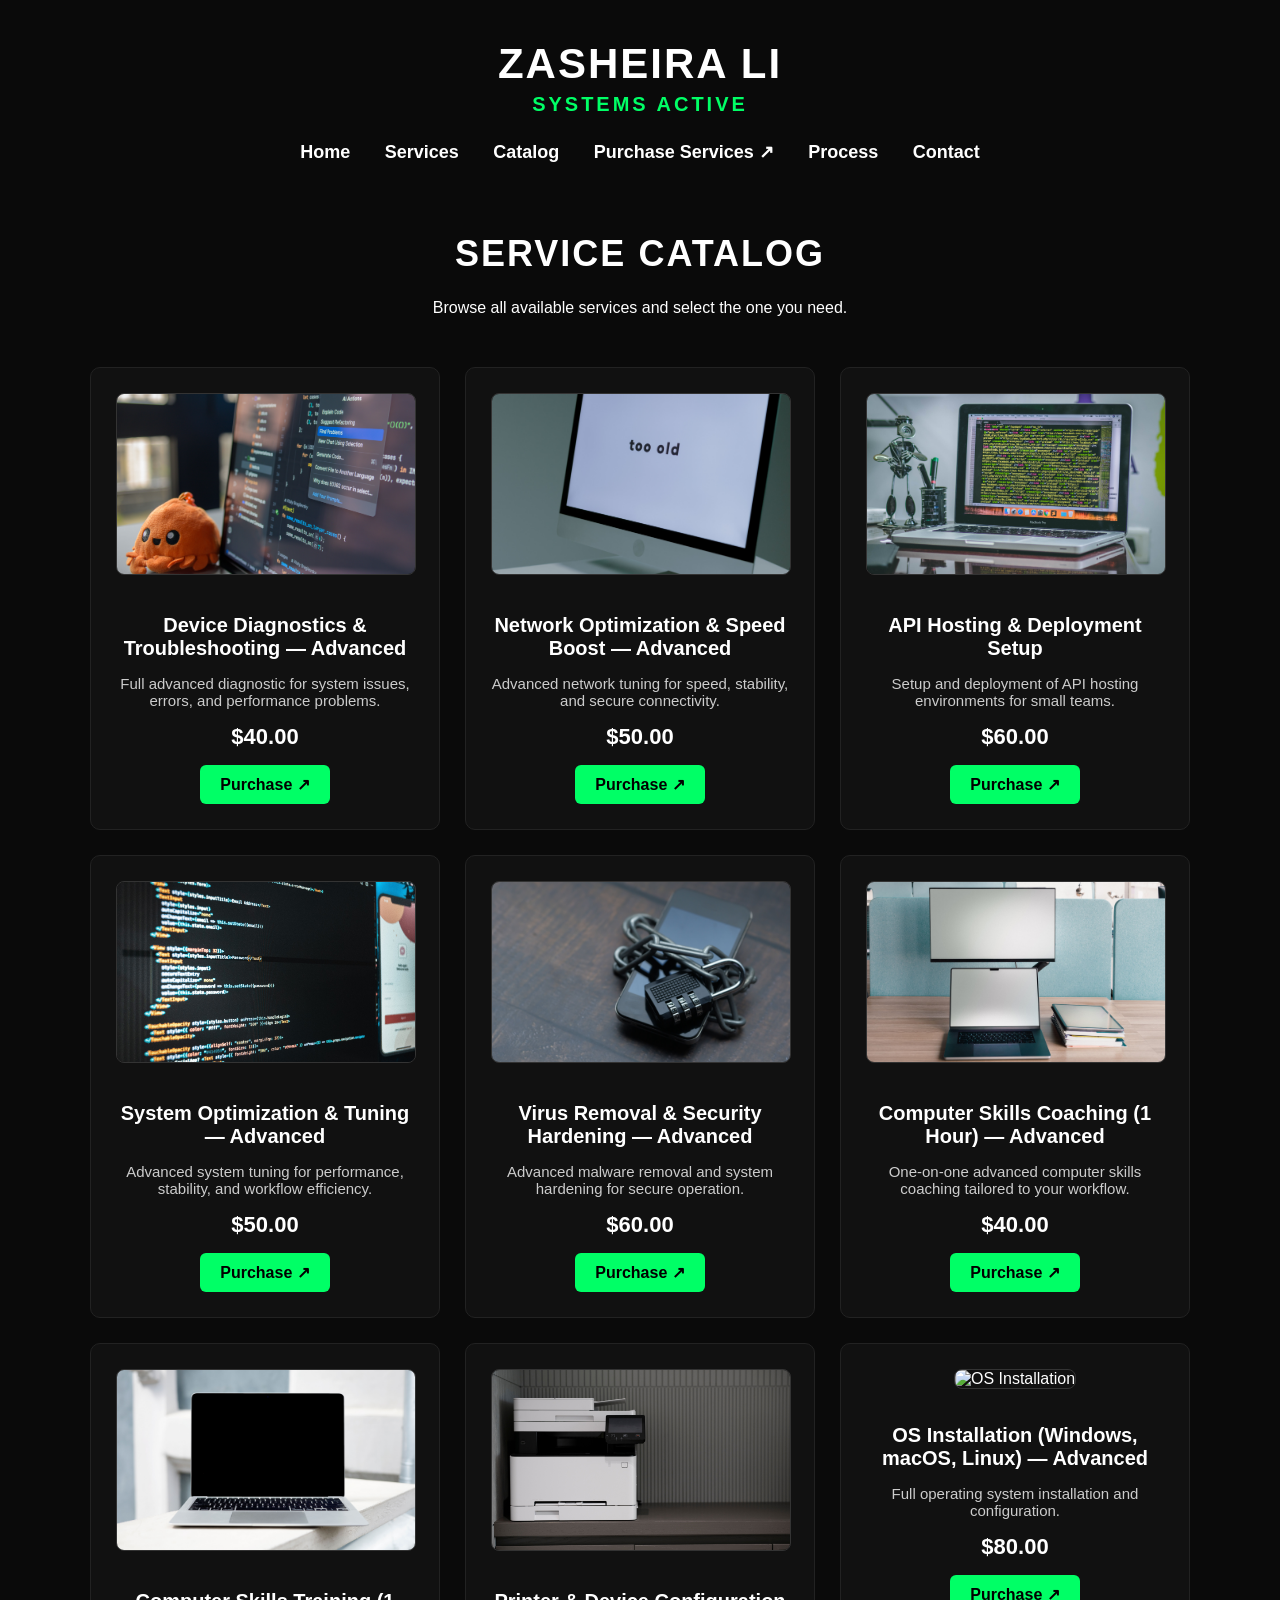
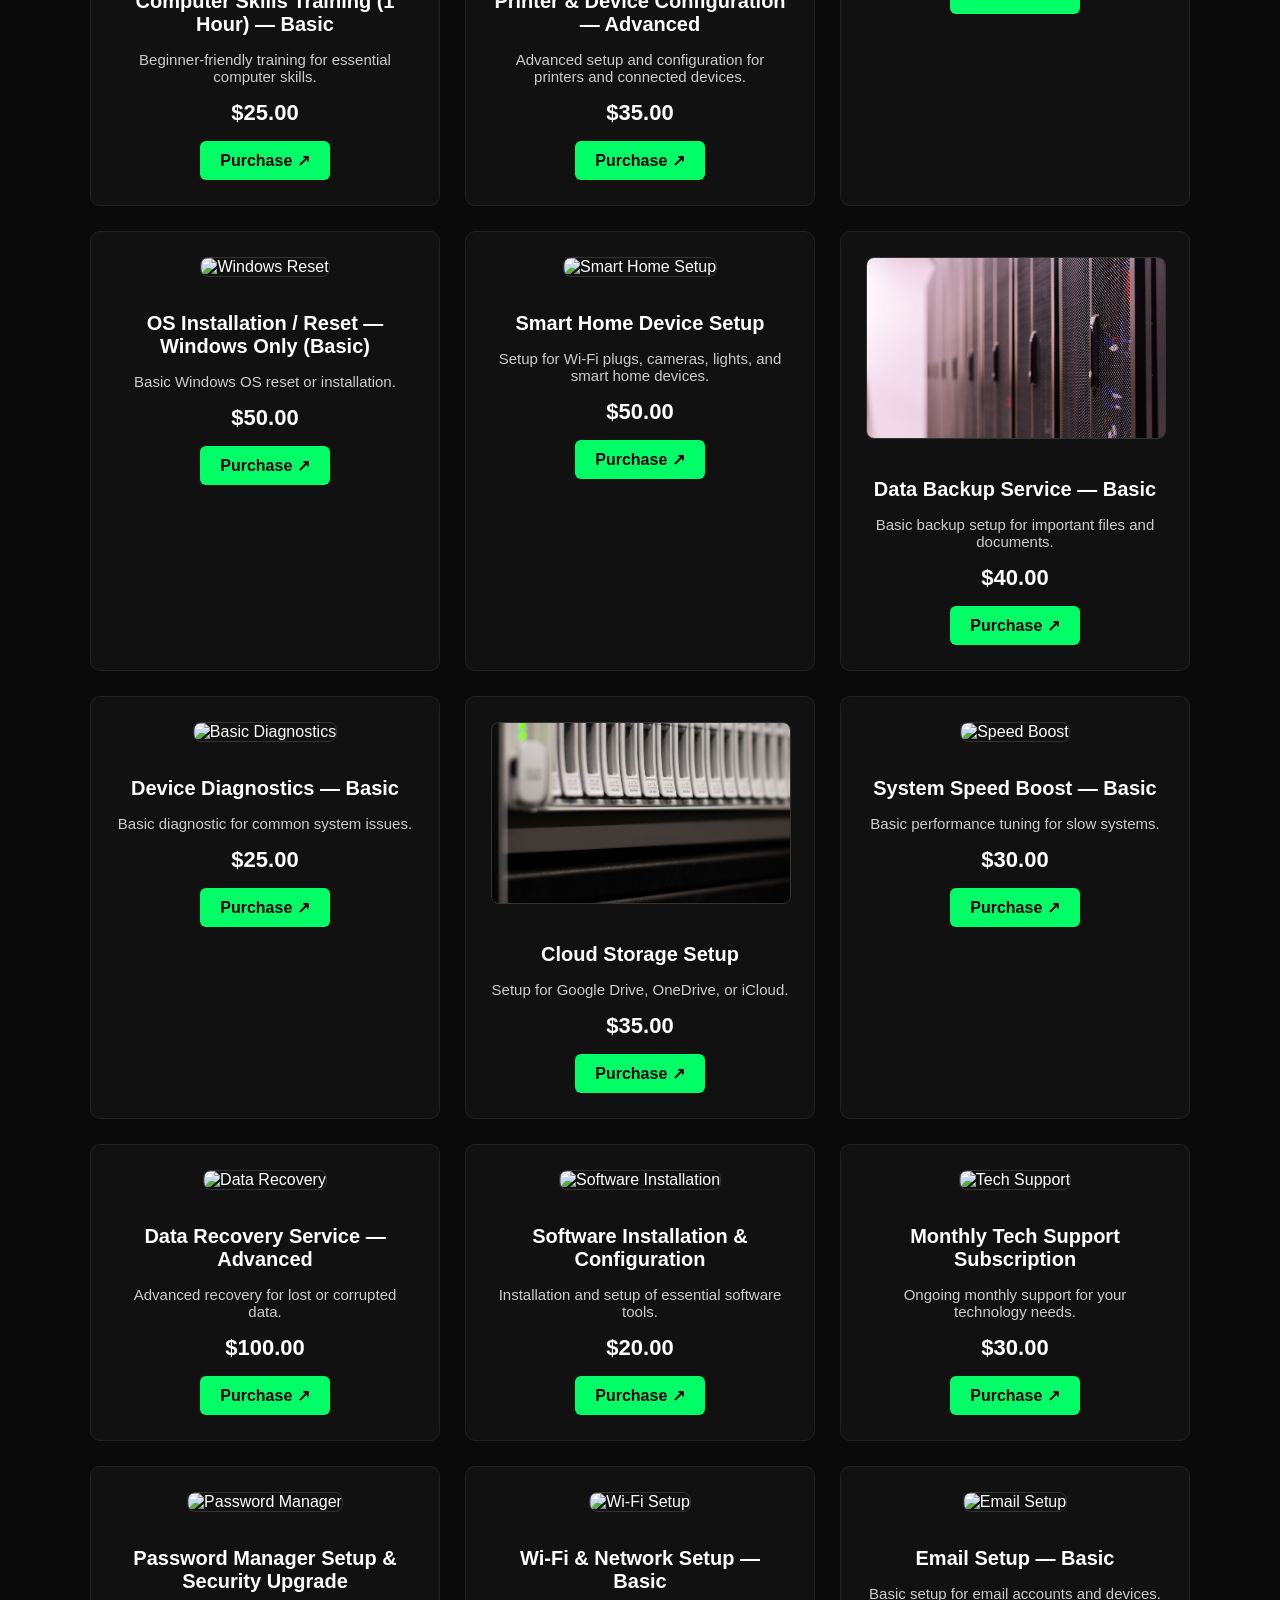
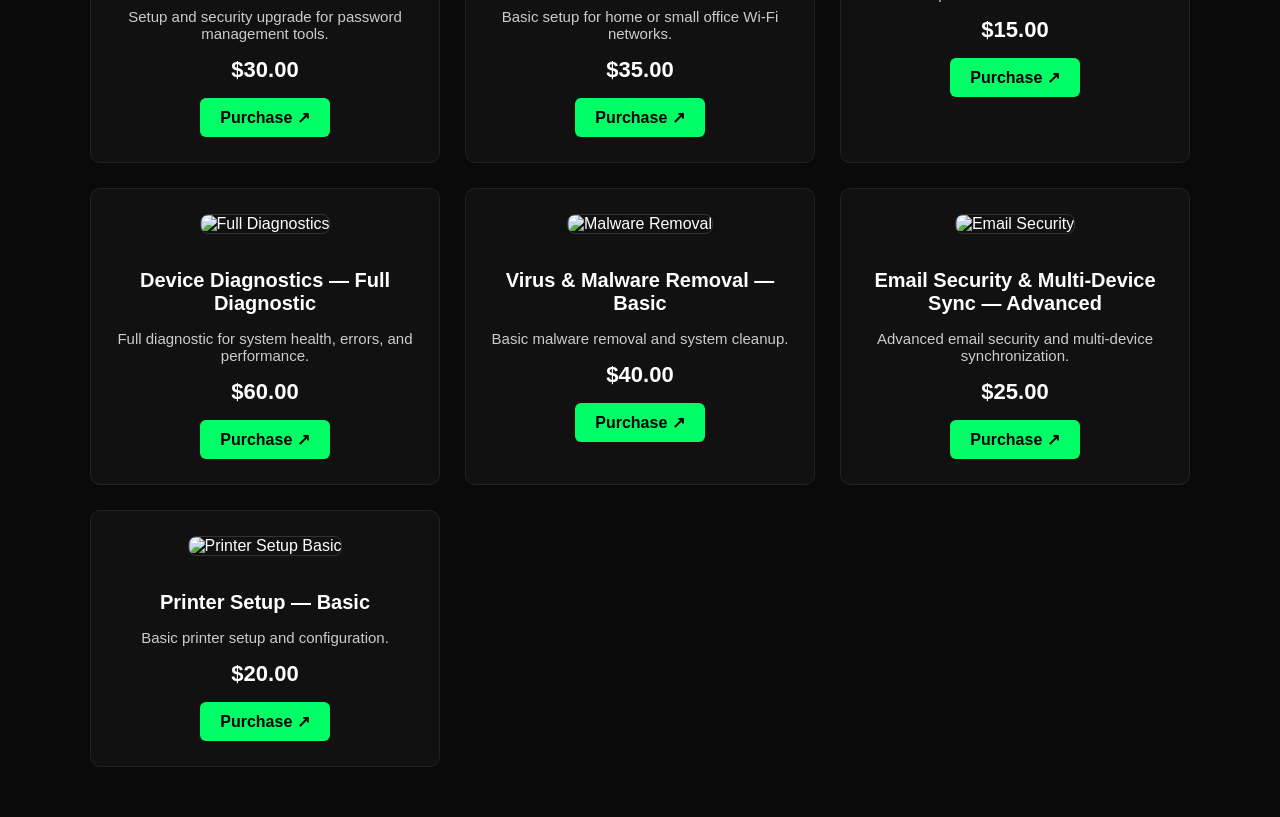
==== commit b410e1ed: "fix catalog image paths" ====
--- a/catalog.html
+++ b/catalog.html
@@ -137,7 +137,7 @@
 
     <!-- 1 -->
     <div class="item">
-        <img src="images/device-diagnostics.png" class="item-img" alt="Device Diagnostics">
+        <img src="images/1-device-diagnostics-and-troubleshooting-advanced.jpg" class="item-img" alt="Device Diagnostics">
         <h3>Device Diagnostics & Troubleshooting — Advanced</h3>
         <p>Full advanced diagnostic for system issues, errors, and performance problems.</p>
         <div class="price">$40.00</div>
@@ -146,7 +146,7 @@
 
     <!-- 2 -->
     <div class="item">
-        <img src="images/network.png" class="item-img" alt="Network Optimization">
+        <img src="images/2-network-optimization-and-speed-boost-advanced.jpg" class="item-img" alt="Network Optimization">
         <h3>Network Optimization & Speed Boost — Advanced</h3>
         <p>Advanced network tuning for speed, stability, and secure connectivity.</p>
         <div class="price">$50.00</div>
@@ -155,7 +155,7 @@
 
     <!-- 3 -->
     <div class="item">
-        <img src="images/api.png" class="item-img" alt="API Hosting">
+        <img src="images/3-api-hosting-and-deployment-setup.jpg" class="item-img" alt="API Hosting">
         <h3>API Hosting & Deployment Setup</h3>
         <p>Setup and deployment of API hosting environments for small teams.</p>
         <div class="price">$60.00</div>
@@ -164,7 +164,7 @@
 
     <!-- 4 -->
     <div class="item">
-        <img src="images/system-optimization.png" class="item-img" alt="System Optimization">
+        <img src="images/4-system-optimization-and-tuning-advanced.jpg" class="item-img" alt="System Optimization">
         <h3>System Optimization & Tuning — Advanced</h3>
         <p>Advanced system tuning for performance, stability, and workflow efficiency.</p>
         <div class="price">$50.00</div>
@@ -173,7 +173,7 @@
 
     <!-- 5 -->
     <div class="item">
-        <img src="images/security.png" class="item-img" alt="Security Hardening">
+        <img src="images/5-virus-removal-and-security-hardening-advanced.jpg" class="item-img" alt="Security Hardening">
         <h3>Virus Removal & Security Hardening — Advanced</h3>
         <p>Advanced malware removal and system hardening for secure operation.</p>
         <div class="price">$60.00</div>
@@ -182,7 +182,7 @@
 
     <!-- 6 -->
     <div class="item">
-        <img src="images/coaching.png" class="item-img" alt="Computer Coaching">
+        <img src="images/6-computer-skills-coaching-1-hour-advanced.jpg" class="item-img" alt="Computer Coaching">
         <h3>Computer Skills Coaching (1 Hour) — Advanced</h3>
         <p>One-on-one advanced computer skills coaching tailored to your workflow.</p>
         <div class="price">$40.00</div>
@@ -191,7 +191,7 @@
 
     <!-- 7 -->
     <div class="item">
-        <img src="images/training.png" class="item-img" alt="Basic Training">
+        <img src="images/7-computer-skills-training-1-hour-basic.jpg" class="item-img" alt="Basic Training">
         <h3>Computer Skills Training (1 Hour) — Basic</h3>
         <p>Beginner-friendly training for essential computer skills.</p>
         <div class="price">$25.00</div>
@@ -200,7 +200,7 @@
 
     <!-- 8 -->
     <div class="item">
-        <img src="images/printer.png" class="item-img" alt="Printer Setup">
+        <img src="images/8-printer-and-device-configuration-advanced.jpg" class="item-img" alt="Printer Setup">
         <h3>Printer & Device Configuration — Advanced</h3>
         <p>Advanced setup and configuration for printers and connected devices.</p>
         <div class="price">$35.00</div>
@@ -209,7 +209,7 @@
 
     <!-- 9 -->
     <div class="item">
-        <img src="images/os-install.png" class="item-img" alt="OS Installation">
+        <img src="images/9-os-installation-and-configuration-advanced.jpg" class="item-img" alt="OS Installation">
         <h3>OS Installation (Windows, macOS, Linux) — Advanced</h3>
         <p>Full operating system installation and configuration.</p>
         <div class="price">$80.00</div>
@@ -218,7 +218,7 @@
 
     <!-- 10 -->
     <div class="item">
-        <img src="images/windows-reset.png" class="item-img" alt="Windows Reset">
+        <img src="images/10-os-installation-reset-windows-only-basic.jpg" class="item-img" alt="Windows Reset">
         <h3>OS Installation / Reset — Windows Only (Basic)</h3>
         <p>Basic Windows OS reset or installation.</p>
         <div class="price">$50.00</div>
@@ -227,7 +227,7 @@
 
     <!-- 11 -->
     <div class="item">
-        <img src="images/smart-home.png" class="item-img" alt="Smart Home Setup">
+        <img src="images/11-smart-home-device-setup.jpg" class="item-img" alt="Smart Home Setup">
         <h3>Smart Home Device Setup</h3>
         <p>Setup for Wi-Fi plugs, cameras, lights, and smart home devices.</p>
         <div class="price">$50.00</div>
@@ -236,7 +236,7 @@
 
     <!-- 12 -->
     <div class="item">
-        <img src="images/backup.png" class="item-img" alt="Backup Service">
+        <img src="images/12-data-backup-service-basic.jpg" class="item-img" alt="Backup Service">
         <h3>Data Backup Service — Basic</h3>
         <p>Basic backup setup for important files and documents.</p>
         <div class="price">$40.00</div>
@@ -245,7 +245,7 @@
 
     <!-- 13 -->
     <div class="item">
-        <img src="images/basic-diagnostics.png" class="item-img" alt="Basic Diagnostics">
+        <img src="images/13-basic-diagnostics.png" class="item-img" alt="Basic Diagnostics">
         <h3>Device Diagnostics — Basic</h3>
         <p>Basic diagnostic for common system issues.</p>
         <div class="price">$25.00</div>
@@ -254,7 +254,7 @@
 
     <!-- 14 -->
     <div class="item">
-        <img src="images/cloud.png" class="item-img" alt="Cloud Setup">
+        <img src="images/14-cloud-storage-setup.jpg" class="item-img" alt="Cloud Setup">
         <h3>Cloud Storage Setup</h3>
         <p>Setup for Google Drive, OneDrive, or iCloud.</p>
         <div class="price">$35.00</div>
@@ -263,7 +263,7 @@
 
     <!-- 15 -->
     <div class="item">
-        <img src="images/speed-boost.png" class="item-img" alt="Speed Boost">
+        <img src="images/15-speed-boost.png" class="item-img" alt="Speed Boost">
         <h3>System Speed Boost — Basic</h3>
         <p>Basic performance tuning for slow systems.</p>
         <div class="price">$30.00</div>
@@ -272,7 +272,7 @@
 
     <!-- 16 -->
     <div class="item">
-        <img src="images/data-recovery.png" class="item-img" alt="Data Recovery">
+        <img src="images/16-data-recovery.png" class="item-img" alt="Data Recovery">
         <h3>Data Recovery Service — Advanced</h3>
         <p>Advanced recovery for lost or corrupted data.</p>
         <div class="price">$100.00</div>
@@ -281,7 +281,7 @@
 
     <!-- 17 -->
     <div class="item">
-        <img src="images/software.png" class="item-img" alt="Software Installation">
+        <img src="images/17-software-installation.png" class="item-img" alt="Software Installation">
         <h3>Software Installation & Configuration</h3>
         <p>Installation and setup of essential software tools.</p>
         <div class="price">$20.00</div>
@@ -290,7 +290,7 @@
 
     <!-- 18 -->
     <div class="item">
-        <img src="images/support.png" class="item-img" alt="Tech Support">
+        <img src="images/18-monthly-tech-support-subscription.png" class="item-img" alt="Tech Support">
         <h3>Monthly Tech Support Subscription</h3>
         <p>Ongoing monthly support for your technology needs.</p>
         <div class="price">$30.00</div>
@@ -299,7 +299,7 @@
 
     <!-- 19 -->
     <div class="item">
-        <img src="images/password.png" class="item-img" alt="Password Manager">
+        <img src="images/19-password-manager-setup.png" class="item-img" alt="Password Manager">
         <h3>Password Manager Setup & Security Upgrade</h3>
         <p>Setup and security upgrade for password management tools.</p>
         <div class="price">$30.00</div>
@@ -308,7 +308,7 @@
 
     <!-- 20 -->
     <div class="item">
-        <img src="images/wifi.png" class="item-img" alt="Wi-Fi Setup">
+        <img src="images/20-wi-fi-setup.png" class="item-img" alt="Wi-Fi Setup">
         <h3>Wi-Fi & Network Setup — Basic</h3>
         <p>Basic setup for home or small office Wi-Fi networks.</p>
         <div class="price">$35.00</div>
@@ -317,7 +317,7 @@
 
     <!-- 21 -->
     <div class="item">
-        <img src="images/email.png" class="item-img" alt="Email Setup">
+        <img src="images/21-email-setup.png" class="item-img" alt="Email Setup">
         <h3>Email Setup — Basic</h3>
         <p>Basic setup for email accounts and devices.</p>
         <div class="price">$15.00</div>
@@ -326,7 +326,7 @@
 
     <!-- 22 -->
     <div class="item">
-        <img src="images/full-diagnostics.png" class="item-img" alt="Full Diagnostics">
+        <img src="images/22-full-diagnostics.png" class="item-img" alt="Full Diagnostics">
         <h3>Device Diagnostics — Full Diagnostic</h3>
         <p>Full diagnostic for system health, errors, and performance.</p>
         <div class="price">$60.00</div>
@@ -335,7 +335,7 @@
 
     <!-- 23 -->
     <div class="item">
-        <img src="images/malware.png" class="item-img" alt="Malware Removal">
+        <img src="images/23-malware-removal.png" class="item-img" alt="Malware Removal">
         <h3>Virus & Malware Removal — Basic</h3>
         <p>Basic malware removal and system cleanup.</p>
         <div class="price">$40.00</div>
@@ -344,12 +344,22 @@
 
     <!-- 24 -->
     <div class="item">
-        <img src="images/email-security.png" class="item-img" alt="Email Security">
+        <img src="images/24-email-security.png" class="item-img" alt="Email Security">
         <h3>Email Security & Multi-Device Sync — Advanced</h3>
         <p>Advanced email security and multi-device synchronization.</p>
         <div class="price">$25.00</div>
         <a class="purchase-btn" href="#">Purchase ↗</a>
     </div>
-
-    <!-- 25 -->
-    <div class="item">+<!-- 25 -->
+    <div class="item">
+        <img src="images/25-printer-basic.png" class="item-img" alt="Printer Setup Basic">
+        <h3>Printer Setup — Basic</h3>
+        <p>Basic printer setup and configuration.</p>
+        <div class="price">$20.00</div>
+        <a class="purchase-btn" href="#">Purchase ↗</a>
+    </div>
+
+</div>
+
+</body>
+</html>
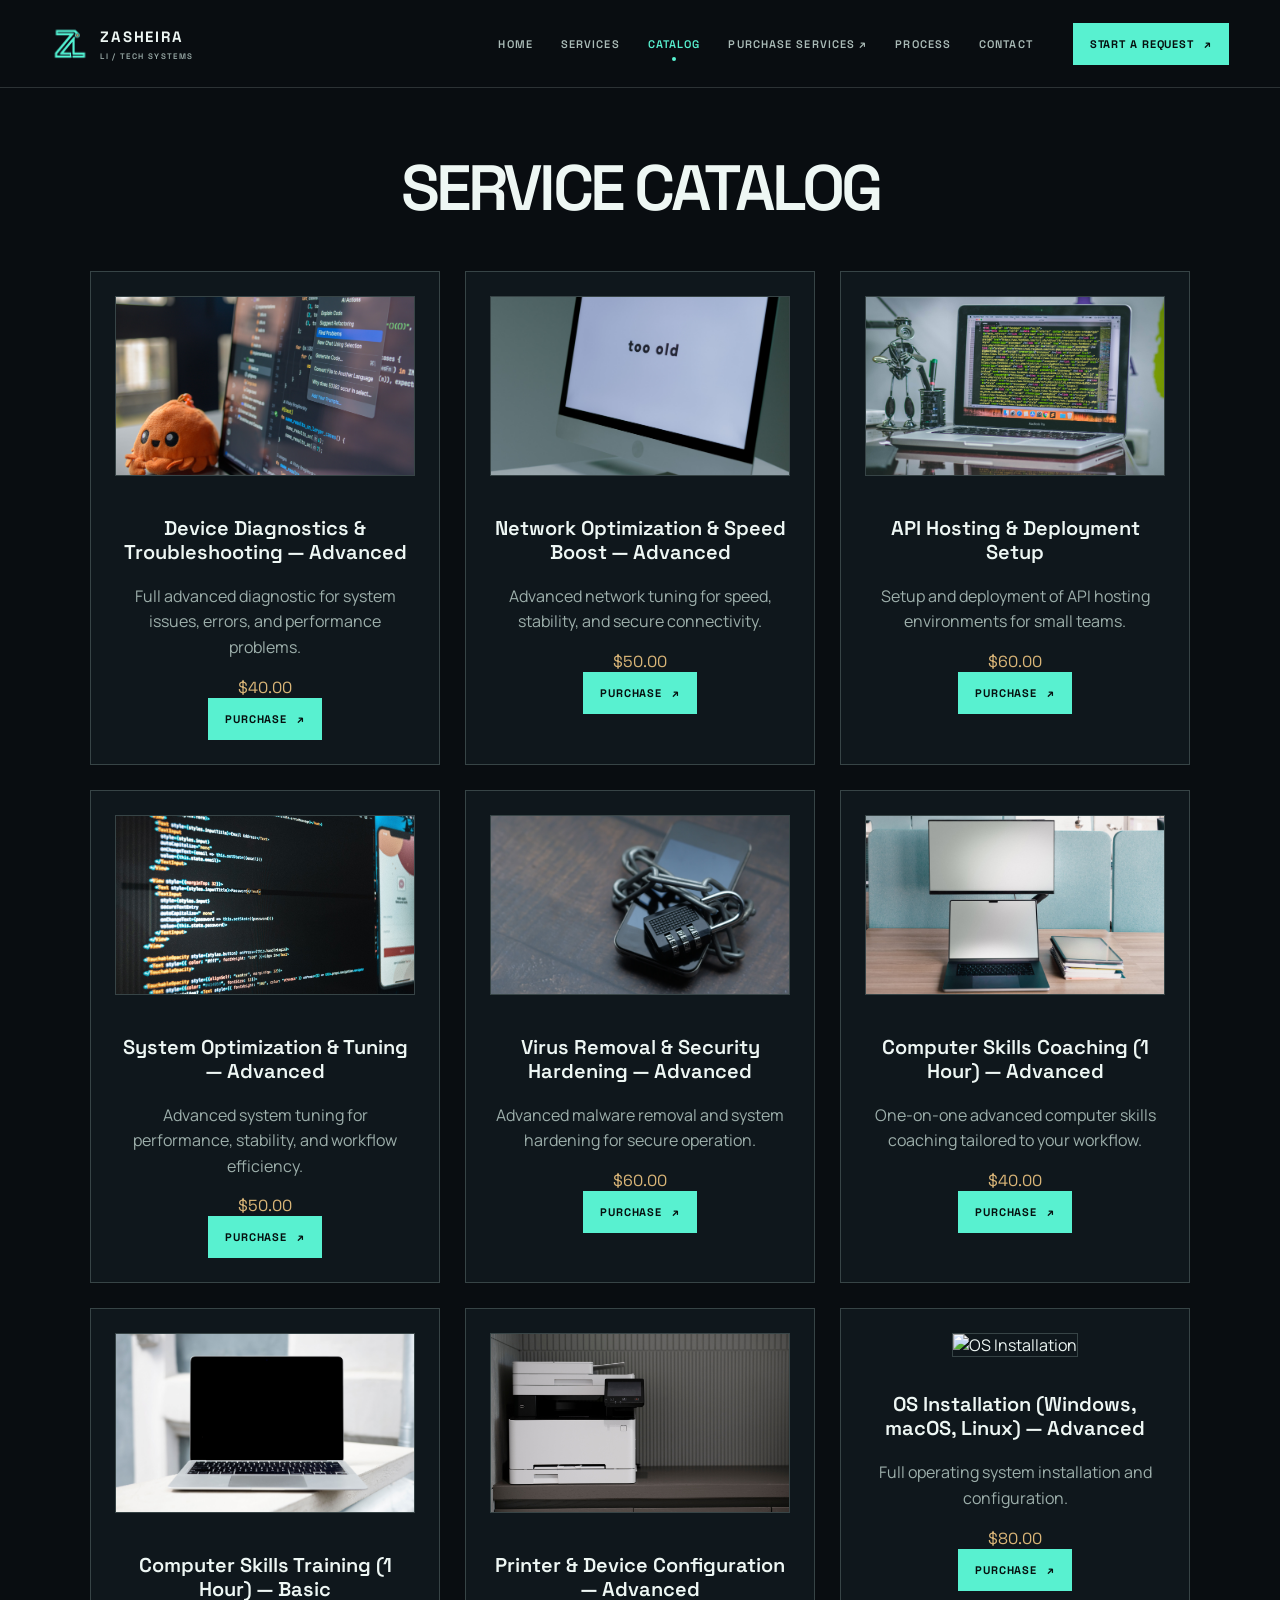
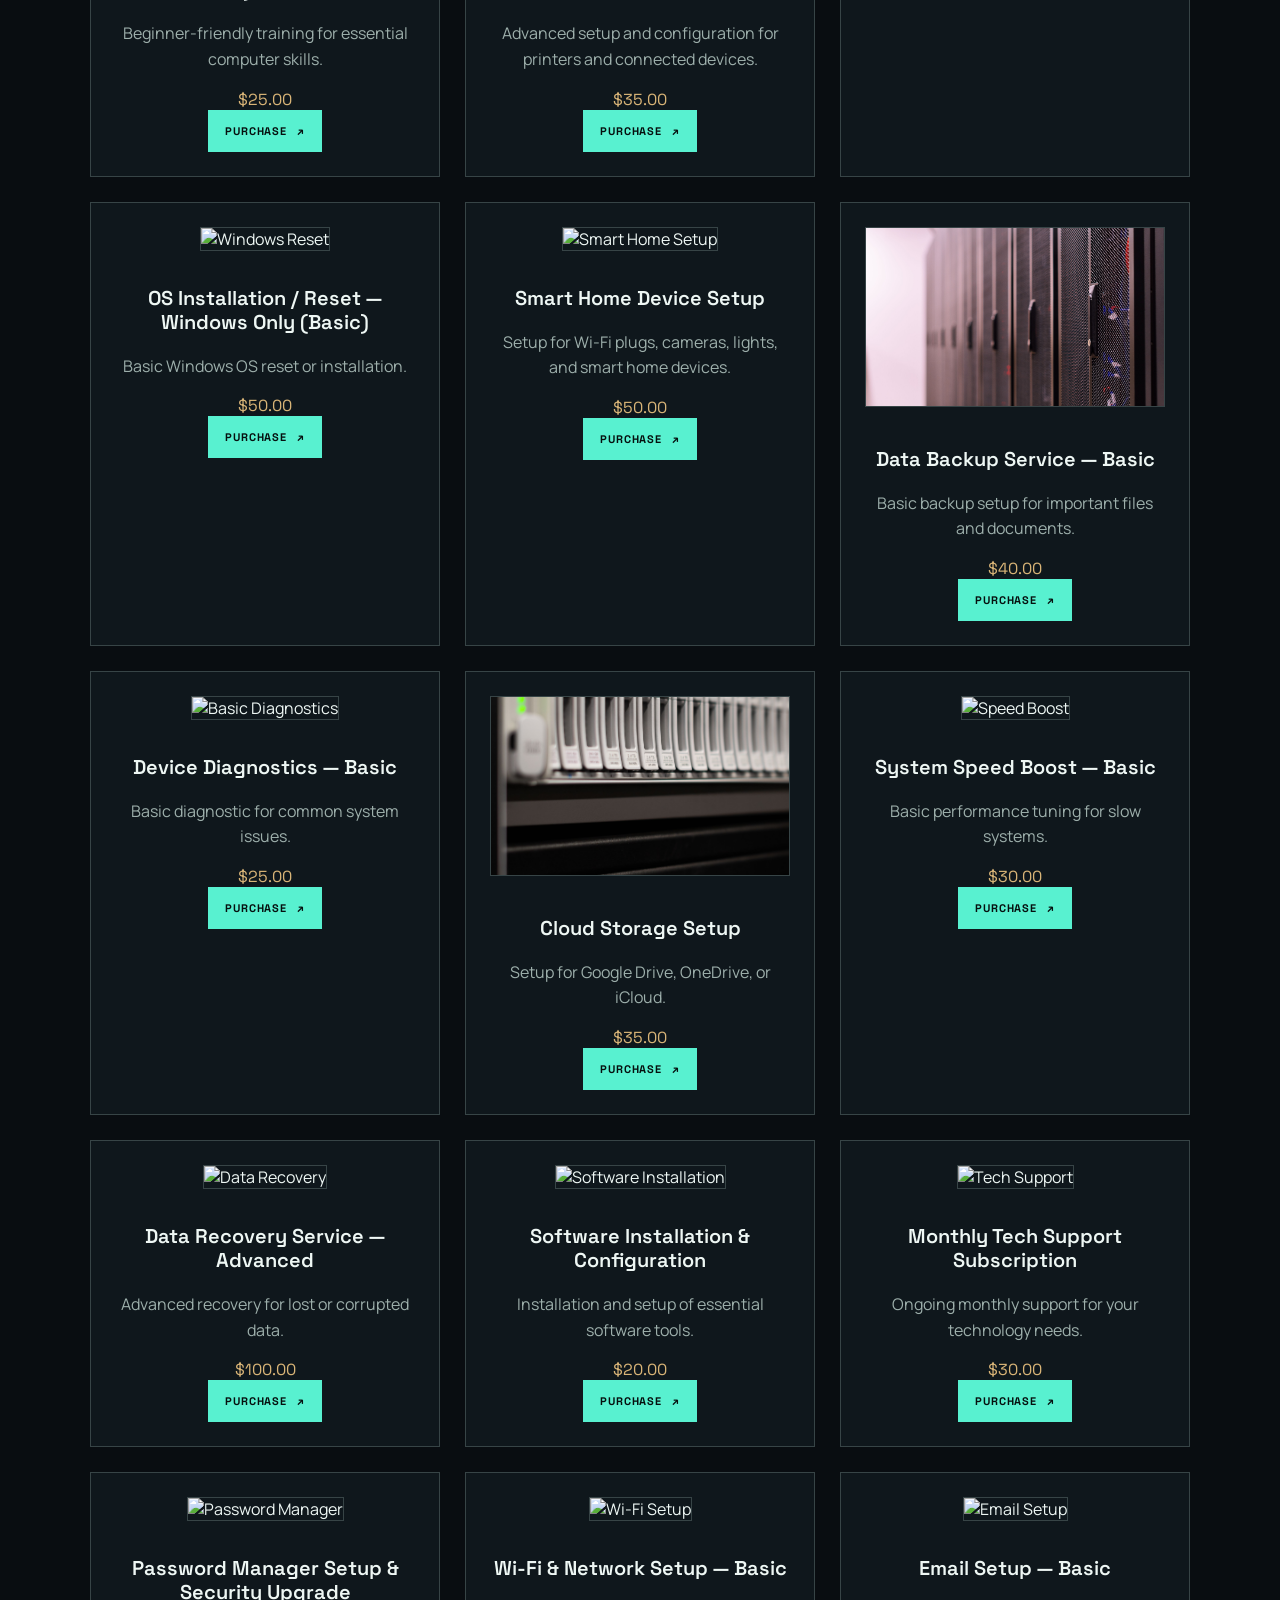
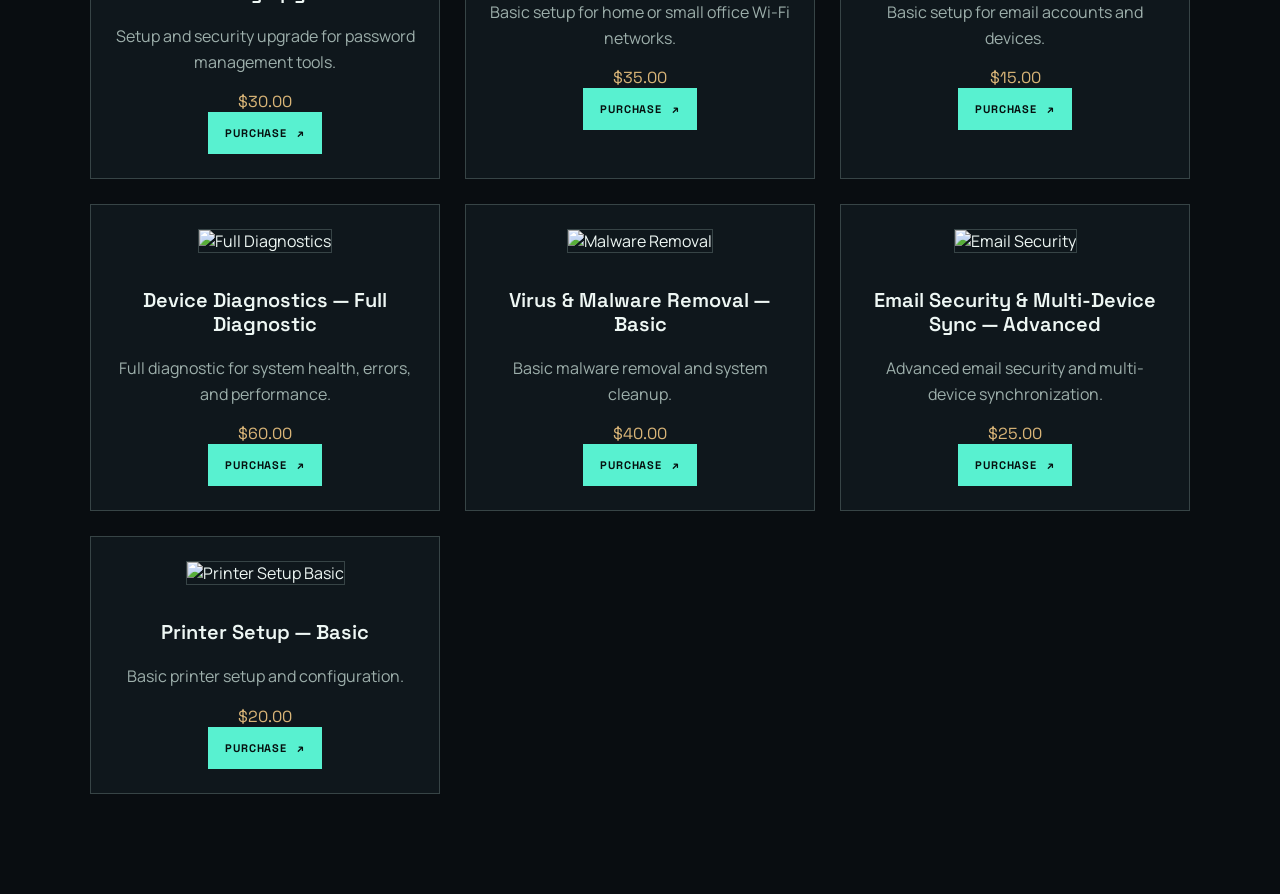
==== commit 5b3c2468: "Replace old website with updated pages" ====
--- a/catalog.html
+++ b/catalog.html
@@ -3,135 +3,61 @@
 <head>
     <meta charset="UTF-8">
     <meta name="viewport" content="width=device-width, initial-scale=1.0">
+    <meta name="description" content="Browse Zasheira Li's technical support services and request a checkout estimate." />
+    <meta name="theme-color" content="#090d11" />
+    <link rel="icon" type="image/png" href="images/zl-logo.png" />
+    <link rel="preconnect" href="https://fonts.googleapis.com" />
+    <link rel="preconnect" href="https://fonts.gstatic.com" crossorigin />
+    <link href="https://fonts.googleapis.com/css2?family=Manrope:wght@400;500;600;700&family=Space+Grotesk:wght@400;500;600;700&display=swap" rel="stylesheet" />
+    <link rel="stylesheet" href="styles.css" />
     <title>Service Catalog | Zasheira Li</title>
-
-    <style>
-        body {
-            margin: 0;
-            padding: 0;
-            font-family: Arial, sans-serif;
-            background: #0a0a0a;
-            color: white;
-            text-align: center;
-        }
-
-        header {
-            padding: 40px 20px 20px;
-        }
-
-        .name {
-            font-size: 42px;
-            font-weight: bold;
-            letter-spacing: 2px;
-        }
-
-        .systems-active {
-            font-size: 20px;
-            font-weight: bold;
-            color: #00ff66;
-            margin-top: 5px;
-            letter-spacing: 3px;
-        }
-
-        nav {
-            margin-top: 25px;
-        }
-
-        nav a {
-            color: white;
-            text-decoration: none;
-            margin: 0 15px;
-            font-size: 18px;
-            font-weight: bold;
-        }
-
-        nav a:hover {
-            color: #00ff66;
-        }
-
-        h1 {
-            margin-top: 50px;
-            font-size: 36px;
-            letter-spacing: 2px;
-        }
-
-        .catalog {
-            width: 90%;
-            max-width: 1100px;
-            margin: 50px auto;
-            display: grid;
-            grid-template-columns: repeat(auto-fill, minmax(280px, 1fr));
-            gap: 25px;
-        }
-
-        .item {
-            background: #111;
-            padding: 25px;
-            border-radius: 10px;
-            text-align: center;
-            border: 1px solid #222;
-        }
-
-        .item-img {
-            width: 100%;
-            height: 180px;
-            object-fit: cover;
-            border-radius: 8px;
-            margin-bottom: 15px;
-            border: 1px solid #333;
-        }
-
-        .item h3 {
-            font-size: 20px;
-            margin-bottom: 10px;
-        }
-
-        .item p {
-            font-size: 15px;
-            color: #ccc;
-            margin-bottom: 15px;
-        }
-
-        .price {
-            font-size: 22px;
-            font-weight: bold;
-            margin-bottom: 15px;
-        }
-
-        .purchase-btn {
-            display: inline-block;
-            padding: 10px 20px;
-            background: #00ff66;
-            color: black;
-            font-weight: bold;
-            border-radius: 6px;
-            text-decoration: none;
-        }
-
-        .purchase-btn:hover {
-            background: #00cc55;
-        }
-    </style>
+    <!-- Meta Pixel Code -->
+    <script>!function(f,b,e,v,n,t,s){if(f.fbq)return;n=f.fbq=function(){n.callMethod?n.callMethod.apply(n,arguments):n.queue.push(arguments)};if(!f._fbq)f._fbq=n;n.push=n;n.loaded=!0;n.version='2.0';n.queue=[];t=b.createElement(e);t.async=!0;t.src=v;s=b.getElementsByTagName(e)[0];s.parentNode.insertBefore(t,s)}(window,document,'script','https://connect.facebook.net/en_US/fbevents.js');fbq('init','1615574453463263');fbq('track','PageView');</script>
+    <noscript><img height="1" width="1" style="display:none" src="https://www.facebook.com/tr?id=1615574453463263&ev=PageView&noscript=1" /></noscript>
+    <!-- End Meta Pixel Code -->
+<style>
+.catalog-page { min-height: 100vh; padding-top: 88px; }
+.catalog-header { position: fixed; }
+.catalog-page h1 { margin: 70px 25px 12px; color: var(--text); font: 600 clamp(42px, 5vw, 72px)/.95 var(--heading); letter-spacing: -.06em; text-align: center; }
+.catalog-page > p { margin: 0 25px; color: var(--muted); text-align: center; }
+.catalog-page .catalog { width: min(1100px, calc(100% - 50px)); margin: 52px auto 100px; display: grid; grid-template-columns: repeat(auto-fill, minmax(280px, 1fr)); gap: 25px; }
+.catalog-page .item-img { width: 100%; height: 180px; object-fit: cover; border: 1px solid var(--line); margin-bottom: 15px; }
+.catalog-page .item { text-align: center; }
+.catalog-page .item { background: var(--panel); border: 1px solid var(--line); padding: 24px; transition: transform .2s ease, border-color .2s ease; }
+.catalog-page .item:hover { transform: translateY(-4px); border-color: rgba(88,241,208,.65); }
+.catalog-page .item h3 { color: var(--text); font: 600 20px/1.2 var(--heading); }
+.catalog-page .item p { color: var(--muted); line-height: 1.6; }
+.catalog-page .price { color: var(--brass); font-family: var(--heading); }
+.catalog-page .purchase-btn { border: 0; }
+@media (max-width: 760px) { .catalog-page { padding-top: 72px; } .catalog-header { height: 72px; } }
+</style>
 </head>
 
-<body>
-
-<header>
-    <div class="name">ZASHEIRA LI</div>
-    <div class="systems-active">SYSTEMS ACTIVE</div>
-
-    <nav>
-        <a href="index.html">Home</a>
-        <a href="services.html">Services</a>
-        <a href="catalog.html">Catalog</a>
-        <a href="purchase.html">Purchase Services ↗</a>
-        <a href="process.html">Process</a>
-        <a href="contact.html">Contact</a>
+<body class="catalog-page"><main class="site-shell" id="top">
+
+<header class="site-header catalog-header">
+    <a href="index.html#top" class="brand" aria-label="Return to homepage">
+        <img src="images/zl-logo.png" alt="ZL logo" />
+        <span><strong>ZASHEIRA</strong><small>LI / TECH SYSTEMS</small></span>
+    </a>
+    <nav class="desktop-nav" aria-label="Primary navigation">
+        <a href="index.html#top">Home</a>
+        <a href="index.html#services">Services</a>
+        <a href="catalog.html" class="active" aria-current="page">Catalog</a>
+        <a href="checkout.html">Purchase Services ↗</a>
+        <a href="index.html#process">Process</a>
+        <a href="index.html#contact">Contact</a>
     </nav>
+    <a href="checkout.html" class="header-cta">Start a request <b>↗</b></a>
+    <button class="menu-button" aria-label="Toggle menu" aria-expanded="false">☰</button>
 </header>
+<nav class="mobile-nav" aria-label="Mobile navigation">
+    <a href="index.html#top">Home</a><a href="index.html#services">Services</a><a href="catalog.html">Catalog</a>
+    <a href="checkout.html">Purchase Services ↗</a><a href="index.html#process">Process</a><a href="index.html#contact">Contact</a>
+</nav>
 
 <h1>SERVICE CATALOG</h1>
-<p>Browse all available services and select the one you need.</p>
+
 
 <div class="catalog">
 
@@ -141,7 +67,7 @@
         <h3>Device Diagnostics & Troubleshooting — Advanced</h3>
         <p>Full advanced diagnostic for system issues, errors, and performance problems.</p>
         <div class="price">$40.00</div>
-        <a class="purchase-btn" href="#">Purchase ↗</a>
+        <a class="purchase-btn signal-button" href="checkout.html?products=xnjmu9wic1:1">Purchase <span aria-hidden="true">↗</span></a>
     </div>
 
     <!-- 2 -->
@@ -150,7 +76,7 @@
         <h3>Network Optimization & Speed Boost — Advanced</h3>
         <p>Advanced network tuning for speed, stability, and secure connectivity.</p>
         <div class="price">$50.00</div>
-        <a class="purchase-btn" href="#">Purchase ↗</a>
+        <a class="purchase-btn signal-button" href="checkout.html?products=v94hzffkny:1">Purchase <span aria-hidden="true">↗</span></a>
     </div>
 
     <!-- 3 -->
@@ -159,7 +85,7 @@
         <h3>API Hosting & Deployment Setup</h3>
         <p>Setup and deployment of API hosting environments for small teams.</p>
         <div class="price">$60.00</div>
-        <a class="purchase-btn" href="#">Purchase ↗</a>
+        <a class="purchase-btn signal-button" href="checkout.html?products=00joeh0fnc:1">Purchase <span aria-hidden="true">↗</span></a>
     </div>
 
     <!-- 4 -->
@@ -168,7 +94,7 @@
         <h3>System Optimization & Tuning — Advanced</h3>
         <p>Advanced system tuning for performance, stability, and workflow efficiency.</p>
         <div class="price">$50.00</div>
-        <a class="purchase-btn" href="#">Purchase ↗</a>
+        <a class="purchase-btn signal-button" href="checkout.html?products=1380lvy91c:1">Purchase <span aria-hidden="true">↗</span></a>
     </div>
 
     <!-- 5 -->
@@ -177,7 +103,7 @@
         <h3>Virus Removal & Security Hardening — Advanced</h3>
         <p>Advanced malware removal and system hardening for secure operation.</p>
         <div class="price">$60.00</div>
-        <a class="purchase-btn" href="#">Purchase ↗</a>
+        <a class="purchase-btn signal-button" href="checkout.html?products=ehwzdm2zh4:1">Purchase <span aria-hidden="true">↗</span></a>
     </div>
 
     <!-- 6 -->
@@ -186,7 +112,7 @@
         <h3>Computer Skills Coaching (1 Hour) — Advanced</h3>
         <p>One-on-one advanced computer skills coaching tailored to your workflow.</p>
         <div class="price">$40.00</div>
-        <a class="purchase-btn" href="#">Purchase ↗</a>
+        <a class="purchase-btn signal-button" href="checkout.html?products=naua2pe2ii:1">Purchase <span aria-hidden="true">↗</span></a>
     </div>
 
     <!-- 7 -->
@@ -195,7 +121,7 @@
         <h3>Computer Skills Training (1 Hour) — Basic</h3>
         <p>Beginner-friendly training for essential computer skills.</p>
         <div class="price">$25.00</div>
-        <a class="purchase-btn" href="#">Purchase ↗</a>
+        <a class="purchase-btn signal-button" href="checkout.html?products=a15wwf48jq:1">Purchase <span aria-hidden="true">↗</span></a>
     </div>
 
     <!-- 8 -->
@@ -204,7 +130,7 @@
         <h3>Printer & Device Configuration — Advanced</h3>
         <p>Advanced setup and configuration for printers and connected devices.</p>
         <div class="price">$35.00</div>
-        <a class="purchase-btn" href="#">Purchase ↗</a>
+        <a class="purchase-btn signal-button" href="checkout.html?products=dx0pf5902o:1">Purchase <span aria-hidden="true">↗</span></a>
     </div>
 
     <!-- 9 -->
@@ -213,7 +139,7 @@
         <h3>OS Installation (Windows, macOS, Linux) — Advanced</h3>
         <p>Full operating system installation and configuration.</p>
         <div class="price">$80.00</div>
-        <a class="purchase-btn" href="#">Purchase ↗</a>
+        <a class="purchase-btn signal-button" href="checkout.html?products=k1e1ulsexj:1">Purchase <span aria-hidden="true">↗</span></a>
     </div>
 
     <!-- 10 -->
@@ -222,7 +148,7 @@
         <h3>OS Installation / Reset — Windows Only (Basic)</h3>
         <p>Basic Windows OS reset or installation.</p>
         <div class="price">$50.00</div>
-        <a class="purchase-btn" href="#">Purchase ↗</a>
+        <a class="purchase-btn signal-button" href="checkout.html?products=3sht7bsr4m:1">Purchase <span aria-hidden="true">↗</span></a>
     </div>
 
     <!-- 11 -->
@@ -231,7 +157,7 @@
         <h3>Smart Home Device Setup</h3>
         <p>Setup for Wi-Fi plugs, cameras, lights, and smart home devices.</p>
         <div class="price">$50.00</div>
-        <a class="purchase-btn" href="#">Purchase ↗</a>
+        <a class="purchase-btn signal-button" href="checkout.html?products=rqncj638mu:1">Purchase <span aria-hidden="true">↗</span></a>
     </div>
 
     <!-- 12 -->
@@ -240,7 +166,7 @@
         <h3>Data Backup Service — Basic</h3>
         <p>Basic backup setup for important files and documents.</p>
         <div class="price">$40.00</div>
-        <a class="purchase-btn" href="#">Purchase ↗</a>
+        <a class="purchase-btn signal-button" href="checkout.html?products=3rjtwimbb5:1">Purchase <span aria-hidden="true">↗</span></a>
     </div>
 
     <!-- 13 -->
@@ -249,7 +175,7 @@
         <h3>Device Diagnostics — Basic</h3>
         <p>Basic diagnostic for common system issues.</p>
         <div class="price">$25.00</div>
-        <a class="purchase-btn" href="#">Purchase ↗</a>
+        <a class="purchase-btn signal-button" href="checkout.html?products=z762sk9jgi:1">Purchase <span aria-hidden="true">↗</span></a>
     </div>
 
     <!-- 14 -->
@@ -258,7 +184,7 @@
         <h3>Cloud Storage Setup</h3>
         <p>Setup for Google Drive, OneDrive, or iCloud.</p>
         <div class="price">$35.00</div>
-        <a class="purchase-btn" href="#">Purchase ↗</a>
+        <a class="purchase-btn signal-button" href="checkout.html?products=dl2x96mtjd:1">Purchase <span aria-hidden="true">↗</span></a>
     </div>
 
     <!-- 15 -->
@@ -267,7 +193,7 @@
         <h3>System Speed Boost — Basic</h3>
         <p>Basic performance tuning for slow systems.</p>
         <div class="price">$30.00</div>
-        <a class="purchase-btn" href="#">Purchase ↗</a>
+        <a class="purchase-btn signal-button" href="checkout.html?products=s28yiaetb5:1">Purchase <span aria-hidden="true">↗</span></a>
     </div>
 
     <!-- 16 -->
@@ -276,7 +202,7 @@
         <h3>Data Recovery Service — Advanced</h3>
         <p>Advanced recovery for lost or corrupted data.</p>
         <div class="price">$100.00</div>
-        <a class="purchase-btn" href="#">Purchase ↗</a>
+        <a class="purchase-btn signal-button" href="checkout.html?products=nwjolmwzk6:1">Purchase <span aria-hidden="true">↗</span></a>
     </div>
 
     <!-- 17 -->
@@ -285,7 +211,7 @@
         <h3>Software Installation & Configuration</h3>
         <p>Installation and setup of essential software tools.</p>
         <div class="price">$20.00</div>
-        <a class="purchase-btn" href="#">Purchase ↗</a>
+        <a class="purchase-btn signal-button" href="checkout.html?products=hl7fhi24q0:1">Purchase <span aria-hidden="true">↗</span></a>
     </div>
 
     <!-- 18 -->
@@ -294,7 +220,7 @@
         <h3>Monthly Tech Support Subscription</h3>
         <p>Ongoing monthly support for your technology needs.</p>
         <div class="price">$30.00</div>
-        <a class="purchase-btn" href="#">Purchase ↗</a>
+        <a class="purchase-btn signal-button" href="checkout.html?products=7ga4e0266z:1">Purchase <span aria-hidden="true">↗</span></a>
     </div>
 
     <!-- 19 -->
@@ -303,7 +229,7 @@
         <h3>Password Manager Setup & Security Upgrade</h3>
         <p>Setup and security upgrade for password management tools.</p>
         <div class="price">$30.00</div>
-        <a class="purchase-btn" href="#">Purchase ↗</a>
+        <a class="purchase-btn signal-button" href="checkout.html?products=kvgzs4omg3:1">Purchase <span aria-hidden="true">↗</span></a>
     </div>
 
     <!-- 20 -->
@@ -312,7 +238,7 @@
         <h3>Wi-Fi & Network Setup — Basic</h3>
         <p>Basic setup for home or small office Wi-Fi networks.</p>
         <div class="price">$35.00</div>
-        <a class="purchase-btn" href="#">Purchase ↗</a>
+        <a class="purchase-btn signal-button" href="checkout.html?products=h5icwvdxmz:1">Purchase <span aria-hidden="true">↗</span></a>
     </div>
 
     <!-- 21 -->
@@ -321,7 +247,7 @@
         <h3>Email Setup — Basic</h3>
         <p>Basic setup for email accounts and devices.</p>
         <div class="price">$15.00</div>
-        <a class="purchase-btn" href="#">Purchase ↗</a>
+        <a class="purchase-btn signal-button" href="checkout.html?products=dmfx98sbpz:1">Purchase <span aria-hidden="true">↗</span></a>
     </div>
 
     <!-- 22 -->
@@ -330,7 +256,7 @@
         <h3>Device Diagnostics — Full Diagnostic</h3>
         <p>Full diagnostic for system health, errors, and performance.</p>
         <div class="price">$60.00</div>
-        <a class="purchase-btn" href="#">Purchase ↗</a>
+        <a class="purchase-btn signal-button" href="checkout.html?products=3ysmifde7g:1">Purchase <span aria-hidden="true">↗</span></a>
     </div>
 
     <!-- 23 -->
@@ -339,7 +265,7 @@
         <h3>Virus & Malware Removal — Basic</h3>
         <p>Basic malware removal and system cleanup.</p>
         <div class="price">$40.00</div>
-        <a class="purchase-btn" href="#">Purchase ↗</a>
+        <a class="purchase-btn signal-button" href="checkout.html?products=1r7i6bvk00:1">Purchase <span aria-hidden="true">↗</span></a>
     </div>
 
     <!-- 24 -->
@@ -348,7 +274,7 @@
         <h3>Email Security & Multi-Device Sync — Advanced</h3>
         <p>Advanced email security and multi-device synchronization.</p>
         <div class="price">$25.00</div>
-        <a class="purchase-btn" href="#">Purchase ↗</a>
+        <a class="purchase-btn signal-button" href="checkout.html?products=gfk0090qs2:1">Purchase <span aria-hidden="true">↗</span></a>
     </div>
 <!-- 25 -->
     <div class="item">
@@ -356,10 +282,15 @@
         <h3>Printer Setup — Basic</h3>
         <p>Basic printer setup and configuration.</p>
         <div class="price">$20.00</div>
-        <a class="purchase-btn" href="#">Purchase ↗</a>
+        <a class="purchase-btn signal-button" href="checkout.html?products=gm0lkppjg2:1">Purchase <span aria-hidden="true">↗</span></a>
     </div>
 
 </div>
 
-</body>
+<script>
+const menuButton = document.querySelector('.menu-button');
+const mobileNav = document.querySelector('.mobile-nav');
+menuButton?.addEventListener('click', () => { const open = mobileNav.classList.toggle('open'); menuButton.setAttribute('aria-expanded', String(open)); menuButton.textContent = open ? '×' : '☰'; });
+mobileNav?.querySelectorAll('a').forEach(link => link.addEventListener('click', () => { mobileNav.classList.remove('open'); menuButton.setAttribute('aria-expanded', 'false'); menuButton.textContent = '☰'; }));
+</script></main></body>
 </html>
--- a/styles.css
+++ b/styles.css
@@ -0,0 +1,1312 @@
+/* =========================================================
+   ZASHEIRA LI — SIGNAL WORKSHOP
+   Standalone stylesheet
+   ========================================================= */
+
+/* ---------------------------------------------------------
+   1. DESIGN TOKENS AND BASE RULES
+   --------------------------------------------------------- */
+:root {
+  --aqua: #58f1d0;
+  --aqua-light: #8affdf;
+  --brass: #d8b477;
+  --ink: #090d11;
+  --panel: #0f171c;
+  --panel-raised: #18242a;
+  --text: #eef7f4;
+  --muted: #9dafab;
+  --line: rgba(174, 203, 196, 0.25);
+  --heading: "Space Grotesk", Arial, sans-serif;
+  --body: "Manrope", Arial, sans-serif;
+}
+
+* {
+  box-sizing: border-box;
+}
+
+html {
+  scroll-behavior: smooth;
+  background: var(--ink);
+}
+
+body {
+  margin: 0;
+  background: var(--ink);
+  color: var(--text);
+  font-family: var(--body);
+}
+
+a {
+  color: inherit;
+  text-decoration: none;
+}
+
+button,
+input,
+textarea {
+  font: inherit;
+}
+
+button {
+  cursor: pointer;
+}
+
+button:focus-visible,
+a:focus-visible,
+input:focus-visible,
+textarea:focus-visible {
+  outline: 2px solid var(--aqua);
+  outline-offset: 3px;
+}
+
+.site-shell {
+  position: relative;
+  overflow: hidden;
+  background: var(--ink);
+}
+
+.ambient-noise {
+  position: absolute;
+  z-index: 10;
+  inset: 0;
+  pointer-events: none;
+  opacity: 0.16;
+  background-image: radial-gradient(rgba(255, 255, 255, 0.23) 0.5px, transparent 0.6px);
+  background-size: 5px 5px;
+  mix-blend-mode: soft-light;
+}
+
+/* ---------------------------------------------------------
+   2. REUSABLE TYPE, BUTTON, AND SYSTEM COMPONENTS
+   --------------------------------------------------------- */
+.eyebrow,
+.section-kicker,
+.focus-status {
+  display: flex;
+  align-items: center;
+  gap: 9px;
+  color: var(--aqua);
+  font: 700 10px var(--heading);
+  letter-spacing: 0.17em;
+  text-transform: uppercase;
+}
+
+.section-kicker img {
+  width: 18px;
+  height: 18px;
+  object-fit: contain;
+}
+
+.section-rule {
+  position: absolute;
+  top: 0;
+  left: clamp(25px, 4vw, 70px);
+  width: 95px;
+  height: 1px;
+  background: linear-gradient(90deg, var(--aqua), transparent);
+  box-shadow: 0 0 0 3px rgba(88, 241, 208, 0.14);
+}
+
+.section-code {
+  position: absolute;
+  top: 32px;
+  right: clamp(25px, 4vw, 70px);
+  color: rgba(138, 167, 159, 0.48);
+  font: 700 8px var(--heading);
+  letter-spacing: 0.14em;
+}
+
+.section-code.bottom {
+  top: auto;
+  bottom: 29px;
+}
+
+.signal-button,
+.header-cta {
+  display: inline-flex;
+  align-items: center;
+  justify-content: center;
+  gap: 10px;
+  padding: 14px 17px;
+  border: 0;
+  background: var(--aqua);
+  color: #06100f;
+  font: 700 11px var(--heading);
+  letter-spacing: 0.08em;
+  text-transform: uppercase;
+  transition: transform 160ms cubic-bezier(0.23, 1, 0.32, 1), background 160ms ease;
+}
+
+.signal-button:hover,
+.header-cta:hover {
+  transform: translateY(-2px);
+  background: var(--aqua-light);
+}
+
+.signal-button:active,
+.header-cta:active {
+  transform: scale(0.97);
+}
+
+/* ---------------------------------------------------------
+   3. FIXED SYSTEM RAIL AND SITE HEADER
+   --------------------------------------------------------- */
+.system-rail {
+  position: fixed;
+  z-index: 20;
+  top: 50%;
+  left: 14px;
+  display: flex;
+  flex-direction: column;
+  align-items: center;
+  gap: 10px;
+  transform: translateY(-50%);
+  pointer-events: none;
+  mix-blend-mode: screen;
+}
+
+.system-rail span {
+  color: #89a09c;
+  font: 700 7px/1 var(--heading);
+  letter-spacing: 0.13em;
+  writing-mode: vertical-rl;
+}
+
+.system-rail span:last-child {
+  color: var(--brass);
+}
+
+.system-rail i {
+  width: 1px;
+  height: 65px;
+  background: linear-gradient(var(--aqua), transparent);
+}
+
+.system-rail b {
+  width: 8px;
+  height: 8px;
+  border: 1px solid var(--brass);
+  border-radius: 50%;
+  box-shadow: 0 0 0 4px rgba(216, 180, 119, 0.07);
+}
+
+.site-header {
+  position: absolute;
+  z-index: 30;
+  inset: 0 0 auto;
+  display: flex;
+  align-items: center;
+  height: 88px;
+  padding: 20px clamp(25px, 4vw, 70px);
+  border-bottom: 1px solid rgba(228, 247, 241, 0.16);
+}
+
+.brand {
+  display: flex;
+  align-items: center;
+  gap: 11px;
+}
+
+.brand img {
+  width: 58px;
+  height: 58px;
+  margin: -10px;
+}
+
+.brand span {
+  display: grid;
+  gap: 5px;
+  line-height: 1;
+}
+
+.brand strong {
+  font: 700 15px var(--heading);
+  letter-spacing: 0.12em;
+}
+
+.brand small {
+  color: #9aaba8;
+  font: 600 8px var(--heading);
+  letter-spacing: 0.17em;
+}
+
+.desktop-nav {
+  display: flex;
+  gap: 28px;
+  margin-right: 40px;
+  margin-left: auto;
+}
+
+.desktop-nav a {
+  padding: 8px 0;
+  color: #aabbb7;
+  font: 600 11px var(--heading);
+  letter-spacing: 0.1em;
+  text-transform: uppercase;
+}
+
+.desktop-nav a:hover,
+.desktop-nav a.active {
+  color: var(--aqua);
+}
+
+.desktop-nav a.active::after {
+  display: block;
+  width: 4px;
+  height: 4px;
+  margin: 6px auto -10px;
+  border-radius: 50%;
+  background: var(--aqua);
+  content: "";
+}
+
+.menu-button,
+.mobile-nav {
+  display: none;
+}
+
+/* ---------------------------------------------------------
+   4. HERO SECTION
+   --------------------------------------------------------- */
+.hero-section {
+  position: relative;
+  display: flex;
+  align-items: center;
+  min-height: 780px;
+  padding: 195px clamp(25px, 9vw, 145px) 80px;
+  isolation: isolate;
+  overflow: hidden;
+}
+
+.hero-visual,
+.hero-visual div,
+.hero-grid {
+  position: absolute;
+  inset: 0;
+}
+
+.hero-visual {
+  z-index: -3;
+}
+
+.hero-visual img {
+  width: 100%;
+  height: 100%;
+  object-fit: cover;
+  object-position: center;
+}
+
+.hero-visual div {
+  background:
+    linear-gradient(90deg, #090d11 0%, rgba(9, 13, 17, 0.91) 26%, rgba(9, 13, 17, 0.5) 57%, rgba(9, 13, 17, 0.08)),
+    linear-gradient(0deg, rgba(9, 13, 17, 0.78), transparent 45%);
+}
+
+.hero-grid {
+  z-index: -1;
+  opacity: 0.32;
+  background:
+    linear-gradient(rgba(91, 163, 149, 0.11) 1px, transparent 1px),
+    linear-gradient(90deg, rgba(91, 163, 149, 0.11) 1px, transparent 1px);
+  background-size: 9.09% 14.28%;
+  mask-image: linear-gradient(90deg, #000, transparent 70%);
+}
+
+.hero-copy {
+  z-index: 2;
+  max-width: 700px;
+}
+
+.eyebrow i {
+  width: 6px;
+  height: 6px;
+  border-radius: 50%;
+  background: var(--aqua);
+  box-shadow: 0 0 0 4px rgba(88, 241, 208, 0.15);
+}
+
+.hero-copy h1,
+.section-intro h2,
+.process-head h2,
+.contact-copy h2 {
+  margin: 24px 0;
+  font: 600 clamp(48px, 6.3vw, 100px) / 0.93 var(--heading);
+  letter-spacing: -0.075em;
+}
+
+.hero-copy h1 em,
+.section-intro em,
+.process-head em,
+.contact-copy em {
+  display: block;
+  color: var(--aqua);
+  font-style: normal;
+  font-weight: 400;
+}
+
+.hero-copy p {
+  max-width: 475px;
+  color: #bacbc6;
+  font-size: 16px;
+  line-height: 1.75;
+}
+
+.hero-actions {
+  display: flex;
+  align-items: center;
+  gap: 27px;
+  margin-top: 37px;
+}
+
+.text-button {
+  color: #d8e5e2;
+  font: 700 11px var(--heading);
+  letter-spacing: 0.1em;
+  text-transform: uppercase;
+}
+
+.text-button:hover {
+  color: var(--aqua);
+}
+
+.hero-ring {
+  position: absolute;
+  z-index: 2;
+  top: 190px;
+  right: clamp(-70px, 9vw, 120px);
+  width: clamp(290px, 35vw, 540px);
+  height: clamp(290px, 35vw, 540px);
+  border: 1px solid rgba(88, 241, 208, 0.48);
+  border-radius: 50%;
+  box-shadow: inset 0 0 0 35px rgba(9, 17, 19, 0.09), 0 0 70px rgba(88, 241, 208, 0.06);
+  transition: transform 500ms cubic-bezier(0.23, 1, 0.32, 1);
+}
+
+.hero-ring::before,
+.hero-ring::after {
+  position: absolute;
+  inset: 7%;
+  border: 1px solid rgba(210, 234, 227, 0.23);
+  border-radius: 50%;
+  content: "";
+}
+
+.hero-ring::after {
+  inset: 20%;
+  border-style: dashed;
+  animation: spin 18s linear infinite;
+}
+
+.ring-core {
+  position: absolute;
+  inset: 40%;
+  display: grid;
+  place-items: center;
+  border: 1px solid rgba(216, 180, 119, 0.66);
+  border-radius: 50%;
+  background: rgba(9, 16, 18, 0.48);
+}
+
+.ring-core img {
+  width: 106%;
+  height: 106%;
+}
+
+.label-top,
+.label-right {
+  position: absolute;
+  color: #c4d4d0;
+  font: 700 9px var(--heading);
+  letter-spacing: 0.14em;
+}
+
+.label-top {
+  top: 10%;
+  left: 12%;
+}
+
+.label-right {
+  top: 52%;
+  right: 5%;
+  writing-mode: vertical-rl;
+}
+
+.tick {
+  position: absolute;
+  width: 12px;
+  height: 12px;
+  border: 2px solid var(--aqua);
+  background: #091012;
+  transform: rotate(45deg);
+}
+
+.tick.one { top: 12%; right: 10%; }
+.tick.two { bottom: 14%; left: -6px; border-color: var(--brass); }
+.tick.three { right: 11%; bottom: 19%; width: 7px; height: 7px; border: 0; border-radius: 50%; background: var(--aqua); }
+
+.hero-status {
+  position: absolute;
+  z-index: 3;
+  bottom: 36px;
+  left: clamp(25px, 4vw, 70px);
+  display: flex;
+  align-items: center;
+  gap: 10px;
+  color: #afc1bd;
+  font-size: 11px;
+}
+
+.hero-status > b {
+  display: grid;
+  place-items: center;
+  width: 36px;
+  height: 36px;
+  border: 1px solid rgba(88, 241, 208, 0.54);
+  color: var(--aqua);
+}
+
+.hero-status span {
+  display: grid;
+  gap: 2px;
+}
+
+.hero-status strong { color: white; }
+.hero-status small { font-size: 10px; }
+
+.hero-index {
+  position: absolute;
+  right: clamp(25px, 4vw, 70px);
+  bottom: 39px;
+  display: grid;
+  gap: 4px;
+  color: #8ca19d;
+  font: 700 9px var(--heading);
+  letter-spacing: 0.14em;
+  text-align: right;
+}
+
+.hero-index strong {
+  color: #e9f3f1;
+  font-size: 12px;
+}
+
+/* ---------------------------------------------------------
+   5. OPERATING PRINCIPLE STRIP
+   --------------------------------------------------------- */
+.intro-strip {
+  display: grid;
+  grid-template-columns: 1fr minmax(300px, 2.3fr) 80px;
+  align-items: center;
+  gap: 34px;
+  min-height: 180px;
+  padding: 38px clamp(25px, 9vw, 145px);
+  border-block: 1px solid #d7dfdc;
+  background: linear-gradient(115deg, #aebbb8, #7f9693);
+  color: #11201f;
+}
+
+.intro-strip > span {
+  color: #294842;
+  font: 700 10px var(--heading);
+  letter-spacing: 0.14em;
+}
+
+.intro-strip p {
+  max-width: 715px;
+  margin: 0;
+  font: 500 clamp(19px, 2.2vw, 30px) / 1.35 var(--heading);
+  letter-spacing: -0.035em;
+}
+
+.intro-strip > b {
+  display: grid;
+  place-items: center;
+  justify-self: end;
+  width: 54px;
+  height: 54px;
+  border: 1px solid #7d5733;
+}
+
+.strip-logo {
+  display: none;
+  width: 46px;
+  height: 46px;
+  object-fit: contain;
+}
+
+/* ---------------------------------------------------------
+   6. SERVICE MODULES
+   --------------------------------------------------------- */
+.services-section {
+  position: relative;
+  padding: 120px clamp(25px, 9vw, 145px) 135px;
+  background: var(--panel);
+}
+
+.section-intro {
+  display: grid;
+  grid-template-columns: 1.7fr 0.7fr;
+  align-items: end;
+  gap: 80px;
+  margin-bottom: 68px;
+}
+
+.section-intro h2,
+.process-head h2 {
+  margin-bottom: 0;
+  font-size: clamp(42px, 4.8vw, 75px);
+}
+
+.section-intro p {
+  margin: 0 0 10px;
+  color: #9eb0ad;
+  font-size: 14px;
+  line-height: 1.7;
+}
+
+.service-layout {
+  display: grid;
+  grid-template-columns: 1.15fr 0.85fr;
+  gap: clamp(40px, 7vw, 110px);
+}
+
+.service-list {
+  border-top: 1px solid var(--line);
+}
+
+.service-tab {
+  display: grid;
+  grid-template-columns: 55px 1fr 20px;
+  align-items: center;
+  width: 100%;
+  padding: 26px 2px;
+  border: 0;
+  border-bottom: 1px solid var(--line);
+  background: transparent;
+  color: #eaf2ef;
+  text-align: left;
+  transition: padding 200ms ease, background 200ms ease;
+}
+
+.service-tab:hover,
+.service-tab.selected {
+  padding-left: 15px;
+  background: rgba(88, 241, 208, 0.05);
+}
+
+.service-tab > span {
+  color: #b99865;
+  font: 600 11px var(--heading);
+}
+
+.service-tab strong {
+  display: flex;
+  align-items: center;
+  gap: 16px;
+  color: var(--aqua);
+  font: 400 20px var(--heading);
+}
+
+.service-tab strong i {
+  display: grid;
+  gap: 6px;
+  color: #eaf2ef;
+  font-style: normal;
+  font-weight: 500;
+  letter-spacing: -0.04em;
+}
+
+.service-tab small {
+  color: #8da09c;
+  font: 400 12px var(--body);
+  letter-spacing: 0;
+}
+
+.service-tab > b {
+  color: #758781;
+}
+
+.service-focus {
+  position: relative;
+  min-height: 380px;
+  padding: 35px;
+  overflow: hidden;
+  border: 1px solid rgba(174, 203, 196, 0.18);
+  background: var(--panel-raised);
+  clip-path: polygon(0 0, 100% 0, 100% 94%, 94% 100%, 0 100%);
+}
+
+.focus-logo {
+  position: absolute;
+  top: 23px;
+  right: 23px;
+  width: 44px;
+  height: 44px;
+  object-fit: contain;
+  opacity: 0.82;
+}
+
+.focus-status {
+  color: #96aaa5;
+  font-size: 9px;
+}
+
+.focus-icon {
+  display: block;
+  margin: 55px 0 18px;
+  color: var(--aqua);
+  font: 400 43px var(--heading);
+}
+
+.service-focus h3 {
+  margin: 0;
+  color: #f0f8f5;
+  font: 500 36px var(--heading);
+  letter-spacing: -0.06em;
+}
+
+.service-focus p {
+  max-width: 410px;
+  color: #a6b7b4;
+  font-size: 13px;
+  line-height: 1.75;
+}
+
+.focus-tags {
+  display: flex;
+  flex-wrap: wrap;
+  gap: 7px;
+  margin-top: 21px;
+}
+
+.focus-tags span {
+  padding: 6px 8px;
+  border: 1px solid rgba(216, 180, 119, 0.55);
+  color: #e2c894;
+  font: 600 9px var(--heading);
+  letter-spacing: 0.08em;
+  text-transform: uppercase;
+}
+
+.service-focus > a {
+  display: inline-block;
+  margin-top: 30px;
+  color: var(--aqua);
+  font: 700 10px var(--heading);
+  letter-spacing: 0.1em;
+  text-transform: uppercase;
+}
+
+.focus-decoration {
+  position: absolute;
+  right: -58px;
+  bottom: -60px;
+  width: 210px;
+  height: 210px;
+  border: 1px solid rgba(88, 241, 208, 0.22);
+  border-radius: 50%;
+}
+
+.focus-decoration i {
+  position: absolute;
+  inset: 16%;
+  border: 1px solid rgba(88, 241, 208, 0.16);
+  border-radius: 50%;
+}
+
+.focus-decoration i:nth-child(2) { inset: 34%; }
+.focus-decoration i:nth-child(3) { inset: 51%; border: 0; background: var(--brass); }
+
+/* ---------------------------------------------------------
+   7. DIAGNOSTIC CONSOLE
+   --------------------------------------------------------- */
+.diagnostic-section {
+  position: relative;
+  display: grid;
+  grid-template-columns: 1fr 1fr;
+  min-height: 600px;
+  background: #0b1115;
+}
+
+.diagnostic-image {
+  min-height: 520px;
+  overflow: hidden;
+}
+
+.diagnostic-image img {
+  width: 100%;
+  height: 100%;
+  object-fit: cover;
+  filter: saturate(0.8);
+}
+
+.diagnostic-console {
+  padding: 95px clamp(25px, 7vw, 115px) 70px 60px;
+}
+
+.diagnostic-console h2 {
+  margin: 19px 0;
+  font: 600 clamp(35px, 3.5vw, 56px) / 0.98 var(--heading);
+  letter-spacing: -0.06em;
+}
+
+.diagnostic-console > p {
+  max-width: 520px;
+  color: #95a8a4;
+  font-size: 14px;
+  line-height: 1.75;
+}
+
+.console-screen {
+  max-width: 500px;
+  margin-top: 30px;
+  padding: 16px;
+  border: 1px solid rgba(88, 241, 208, 0.26);
+  background: rgba(14, 27, 31, 0.73);
+}
+
+.console-screen > div,
+.console-screen p {
+  display: flex;
+  align-items: center;
+  justify-content: space-between;
+}
+
+.console-screen > div {
+  padding-bottom: 14px;
+  border-bottom: 1px solid rgba(175, 211, 202, 0.16);
+  color: #adbdba;
+  font: 700 10px var(--heading);
+  letter-spacing: 0.1em;
+}
+
+.console-screen > div b {
+  padding: 4px 6px;
+  background: var(--aqua);
+  color: #0a1713;
+  font-size: 8px;
+}
+
+.console-screen p {
+  margin: 0;
+  padding: 10px 0;
+  border-bottom: 1px solid rgba(175, 211, 202, 0.1);
+  color: #849590;
+  font: 600 9px var(--heading);
+  letter-spacing: 0.09em;
+}
+
+.console-screen p strong {
+  color: var(--aqua);
+  font-size: 9px;
+}
+
+.console-screen section {
+  display: flex;
+  gap: 4px;
+  padding-top: 15px;
+}
+
+.console-screen section i {
+  flex: 1;
+  height: 3px;
+  background: var(--aqua);
+}
+
+.console-screen section i:last-child {
+  background: #314540;
+}
+
+.console-controls {
+  display: flex;
+  flex-wrap: wrap;
+  gap: 8px;
+  margin-top: 12px;
+}
+
+.console-controls button {
+  padding: 9px 10px;
+  border: 1px solid rgba(175, 211, 202, 0.26);
+  background: transparent;
+  color: #acbebb;
+  font: 700 9px var(--heading);
+  letter-spacing: 0.07em;
+  text-transform: uppercase;
+}
+
+.console-controls button:hover,
+.console-controls button.active-control {
+  border-color: var(--aqua);
+  background: var(--aqua);
+  color: #071110;
+}
+
+/* ---------------------------------------------------------
+   8. PROCESS SECTION
+   --------------------------------------------------------- */
+.process-section {
+  position: relative;
+  padding: 115px clamp(25px, 9vw, 145px) 130px;
+  border-block: 1px solid #c7d1cf;
+  background: linear-gradient(135deg, #667c7b, #9aa9a6 70%, #778e8b);
+  color: #13201f;
+}
+
+.process-head {
+  display: flex;
+  align-items: flex-end;
+  justify-content: space-between;
+  gap: 30px;
+}
+
+.process-head .section-kicker { color: #244941; }
+.process-head h2 { margin-top: 18px; }
+.process-head h2 em { display: inline; color: #234e45; }
+
+.process-head > p {
+  margin: 0 0 10px;
+  color: #274f47;
+  font: 600 11px var(--heading);
+}
+
+.process-rail {
+  display: grid;
+  grid-template-columns: repeat(3, 1fr);
+  margin-top: 65px;
+  border-top: 1px solid #435d59;
+}
+
+.process-rail article {
+  min-height: 210px;
+  padding: 23px 28px 10px 0;
+  border-right: 1px solid #617a76;
+}
+
+.process-rail article + article {
+  padding-left: 28px;
+}
+
+.process-rail article:last-child { border: 0; }
+
+.process-rail span {
+  color: #2c4c47;
+  font: 700 11px var(--heading);
+  letter-spacing: 0.1em;
+}
+
+.process-rail span i {
+  display: inline-block;
+  width: 7px;
+  height: 7px;
+  margin-left: 12px;
+  border: 1px solid #795630;
+  border-radius: 50%;
+  background: rgba(216, 180, 119, 0.24);
+}
+
+.process-rail h3 {
+  margin: 44px 0 8px;
+  font: 500 27px var(--heading);
+  letter-spacing: -0.055em;
+}
+
+.process-rail p {
+  max-width: 260px;
+  margin: 0;
+  color: #354f4a;
+  font-size: 13px;
+  line-height: 1.65;
+}
+
+/* ---------------------------------------------------------
+   9. CONTACT AND INQUIRY FORM
+   --------------------------------------------------------- */
+.contact-section {
+  position: relative;
+  z-index: 0;
+  display: grid;
+  grid-template-columns: 1.1fr 0.9fr;
+  align-items: center;
+  gap: clamp(50px, 10vw, 160px);
+  min-height: 650px;
+  padding: 110px clamp(25px, 9vw, 145px);
+  isolation: isolate;
+}
+
+.contact-bg,
+.contact-shade {
+  position: absolute;
+  z-index: -2;
+  inset: 0;
+  width: 100%;
+  height: 100%;
+  object-fit: cover;
+}
+
+.contact-shade {
+  z-index: -1;
+  background: linear-gradient(90deg, rgba(8, 14, 17, 0.96), rgba(8, 14, 17, 0.78) 57%, rgba(8, 14, 17, 0.58));
+}
+
+.contact-copy h2 {
+  font-size: clamp(45px, 5.4vw, 82px);
+}
+
+.contact-copy p {
+  max-width: 455px;
+  color: #a8bbb6;
+  font-size: 15px;
+  line-height: 1.75;
+}
+
+.contact-copy small {
+  display: flex;
+  align-items: center;
+  gap: 7px;
+  margin-top: 35px;
+  color: #90a6a1;
+  font: 600 10px var(--heading);
+  letter-spacing: 0.1em;
+}
+
+.contact-copy small img {
+  width: 17px;
+  height: 17px;
+  object-fit: contain;
+}
+
+.contact-copy small b { color: var(--aqua); }
+
+.contact-form {
+  position: relative;
+  padding: 34px;
+  border: 1px solid rgba(153, 205, 192, 0.28);
+  background: rgba(16, 28, 33, 0.84);
+  backdrop-filter: blur(12px);
+  clip-path: polygon(0 0, 100% 0, 100% 93%, 93% 100%, 0 100%);
+}
+
+.contact-form::before {
+  position: absolute;
+  top: 23px;
+  right: 23px;
+  width: 7px;
+  height: 7px;
+  border: 1px solid var(--brass);
+  transform: rotate(45deg);
+  content: "";
+}
+
+.form-logo {
+  position: absolute;
+  top: 21px;
+  right: 36px;
+  width: 34px;
+  height: 34px;
+  object-fit: contain;
+}
+
+.contact-form label {
+  display: grid;
+  gap: 8px;
+  margin-bottom: 18px;
+  color: #a9bbb7;
+  font: 700 9px var(--heading);
+  letter-spacing: 0.13em;
+  text-transform: uppercase;
+}
+
+.contact-form input,
+.contact-form textarea {
+  width: 100%;
+  padding: 13px 14px;
+  resize: vertical;
+  border: 1px solid rgba(157, 195, 185, 0.24);
+  border-radius: 0;
+  background: rgba(7, 14, 17, 0.58);
+  color: #e9f7f3;
+  font: 400 13px var(--body);
+}
+
+.contact-form input::placeholder,
+.contact-form textarea::placeholder {
+  color: #637874;
+}
+
+.contact-form .signal-button {
+  width: 100%;
+}
+
+.form-message {
+  min-height: 18px;
+  margin: 14px 0 0;
+  color: #d5b87f;
+  font-size: 11px;
+  line-height: 1.55;
+}
+
+.form-message.success { color: #8ff4dc; }
+
+/* ---------------------------------------------------------
+   10. FOOTER
+   --------------------------------------------------------- */
+footer {
+  position: relative;
+  z-index: 2;
+  display: flex;
+  align-items: center;
+  justify-content: space-between;
+  gap: 25px;
+  min-height: 100px;
+  padding: 27px clamp(25px, 4vw, 70px);
+  border-top: 1px solid rgba(157, 195, 185, 0.14);
+  background: #071011;
+  color: #91a6a0;
+  font-size: 11px;
+}
+
+footer div {
+  display: flex;
+  align-items: center;
+  gap: 10px;
+  color: #cfddda;
+  font: 700 10px var(--heading);
+  letter-spacing: 0.13em;
+}
+
+footer img {
+  width: 27px;
+  height: 27px;
+}
+
+footer p { margin: 0; }
+
+footer a {
+  color: var(--aqua);
+  font: 700 10px var(--heading);
+  letter-spacing: 0.08em;
+  text-transform: uppercase;
+}
+
+/* ---------------------------------------------------------
+   11. MOTION
+   --------------------------------------------------------- */
+@keyframes spin {
+  to { transform: rotate(360deg); }
+}
+
+/* ---------------------------------------------------------
+   12. RESPONSIVE RULES
+   --------------------------------------------------------- */
+@media (max-width: 800px) {
+  .system-rail,
+  .desktop-nav,
+  .header-cta {
+    display: none;
+  }
+
+  .site-header {
+    height: 73px;
+    padding: 16px 20px;
+  }
+
+  .menu-button {
+    display: grid;
+    place-items: center;
+    width: 39px;
+    height: 39px;
+    margin-left: auto;
+    border: 1px solid rgba(194, 224, 217, 0.35);
+    background: none;
+    color: var(--aqua);
+    font-size: 17px;
+  }
+
+  .mobile-nav {
+    position: fixed;
+    z-index: 25;
+    top: 73px;
+    right: 0;
+    left: 0;
+    padding: 13px 20px 18px;
+    border-bottom: 1px solid rgba(194, 224, 217, 0.2);
+    background: #0d1519;
+  }
+
+  .mobile-nav.open { display: grid; }
+
+  .mobile-nav a {
+    padding: 12px 4px;
+    color: #dcebe7;
+    font: 700 12px var(--heading);
+    letter-spacing: 0.1em;
+    text-transform: uppercase;
+  }
+
+  .hero-section {
+    align-items: flex-start;
+    min-height: 740px;
+    padding: 165px 24px 120px;
+  }
+
+  .hero-visual img { object-position: 62% center; }
+
+  .hero-visual div {
+    background:
+      linear-gradient(90deg, rgba(9, 13, 17, 0.96), rgba(9, 13, 17, 0.78) 68%, rgba(9, 13, 17, 0.22)),
+      linear-gradient(0deg, #090d11, transparent 35%);
+  }
+
+  .hero-copy h1 { font-size: clamp(48px, 14vw, 77px); }
+  .hero-copy p { max-width: 370px; font-size: 14px; }
+
+  .hero-actions {
+    flex-direction: column;
+    align-items: flex-start;
+    gap: 15px;
+  }
+
+  .hero-ring {
+    top: auto;
+    right: -113px;
+    bottom: 106px;
+    width: 270px;
+    height: 270px;
+    opacity: 0.7;
+  }
+
+  .hero-status {
+    bottom: 27px;
+    left: 24px;
+    max-width: 250px;
+  }
+
+  .hero-index {
+    right: 24px;
+    bottom: 29px;
+  }
+
+  .intro-strip {
+    grid-template-columns: 1fr 45px;
+    gap: 18px;
+    padding: 32px 24px;
+  }
+
+  .intro-strip > span { grid-column: 1 / -1; }
+  .intro-strip p { font-size: 19px; }
+
+  .intro-strip > b {
+    grid-column: 2;
+    grid-row: 2;
+    width: 44px;
+    height: 44px;
+  }
+
+  .strip-logo {
+    display: block;
+    grid-column: 1;
+    grid-row: 2;
+  }
+
+  .services-section,
+  .process-section {
+    padding: 80px 24px;
+  }
+
+  .section-intro {
+    grid-template-columns: 1fr;
+    gap: 16px;
+    margin-bottom: 42px;
+  }
+
+  .section-intro h2,
+  .process-head h2 {
+    font-size: 43px;
+  }
+
+  .service-layout { grid-template-columns: 1fr; gap: 31px; }
+
+  .service-tab {
+    grid-template-columns: 42px 1fr 20px;
+    padding: 20px 0;
+  }
+
+  .service-tab strong { gap: 11px; font-size: 18px; }
+  .service-tab small { font-size: 11px; }
+  .service-focus { min-height: 350px; padding: 28px; }
+
+  .diagnostic-section { grid-template-columns: 1fr; }
+
+  .diagnostic-image {
+    min-height: 280px;
+    max-height: 340px;
+  }
+
+  .diagnostic-console { padding: 64px 24px; }
+
+  .process-head { display: grid; }
+  .process-head > p { margin: 0; }
+
+  .process-rail {
+    grid-template-columns: 1fr;
+    margin-top: 45px;
+  }
+
+  .process-rail article,
+  .process-rail article + article {
+    min-height: 0;
+    padding: 22px 0;
+    border-right: 0;
+    border-bottom: 1px solid #506866;
+  }
+
+  .process-rail article:last-child { border-bottom: 0; }
+  .process-rail h3 { margin: 20px 0 7px; }
+
+  .contact-section {
+    grid-template-columns: 1fr;
+    gap: 42px;
+    padding: 82px 24px;
+  }
+
+  .contact-copy h2 { font-size: 55px; }
+  .contact-form { padding: 25px; }
+
+  .section-code {
+    right: 24px;
+    font-size: 7px;
+  }
+
+  footer {
+    flex-direction: column;
+    align-items: flex-start;
+    gap: 14px;
+    padding: 28px 24px;
+  }
+
+  footer p { order: 3; }
+
+  footer a {
+    position: absolute;
+    top: 32px;
+    right: 20px;
+  }
+}
+
+/* ---------------------------------------------------------
+   13. REDUCED MOTION PREFERENCE
+   --------------------------------------------------------- */
+@media (prefers-reduced-motion: reduce) {
+  html { scroll-behavior: auto; }
+
+  .hero-ring,
+  .header-cta,
+  .signal-button,
+  .service-tab {
+    transition: none;
+  }
+
+  .hero-ring::after {
+    animation: none;
+  }
+}
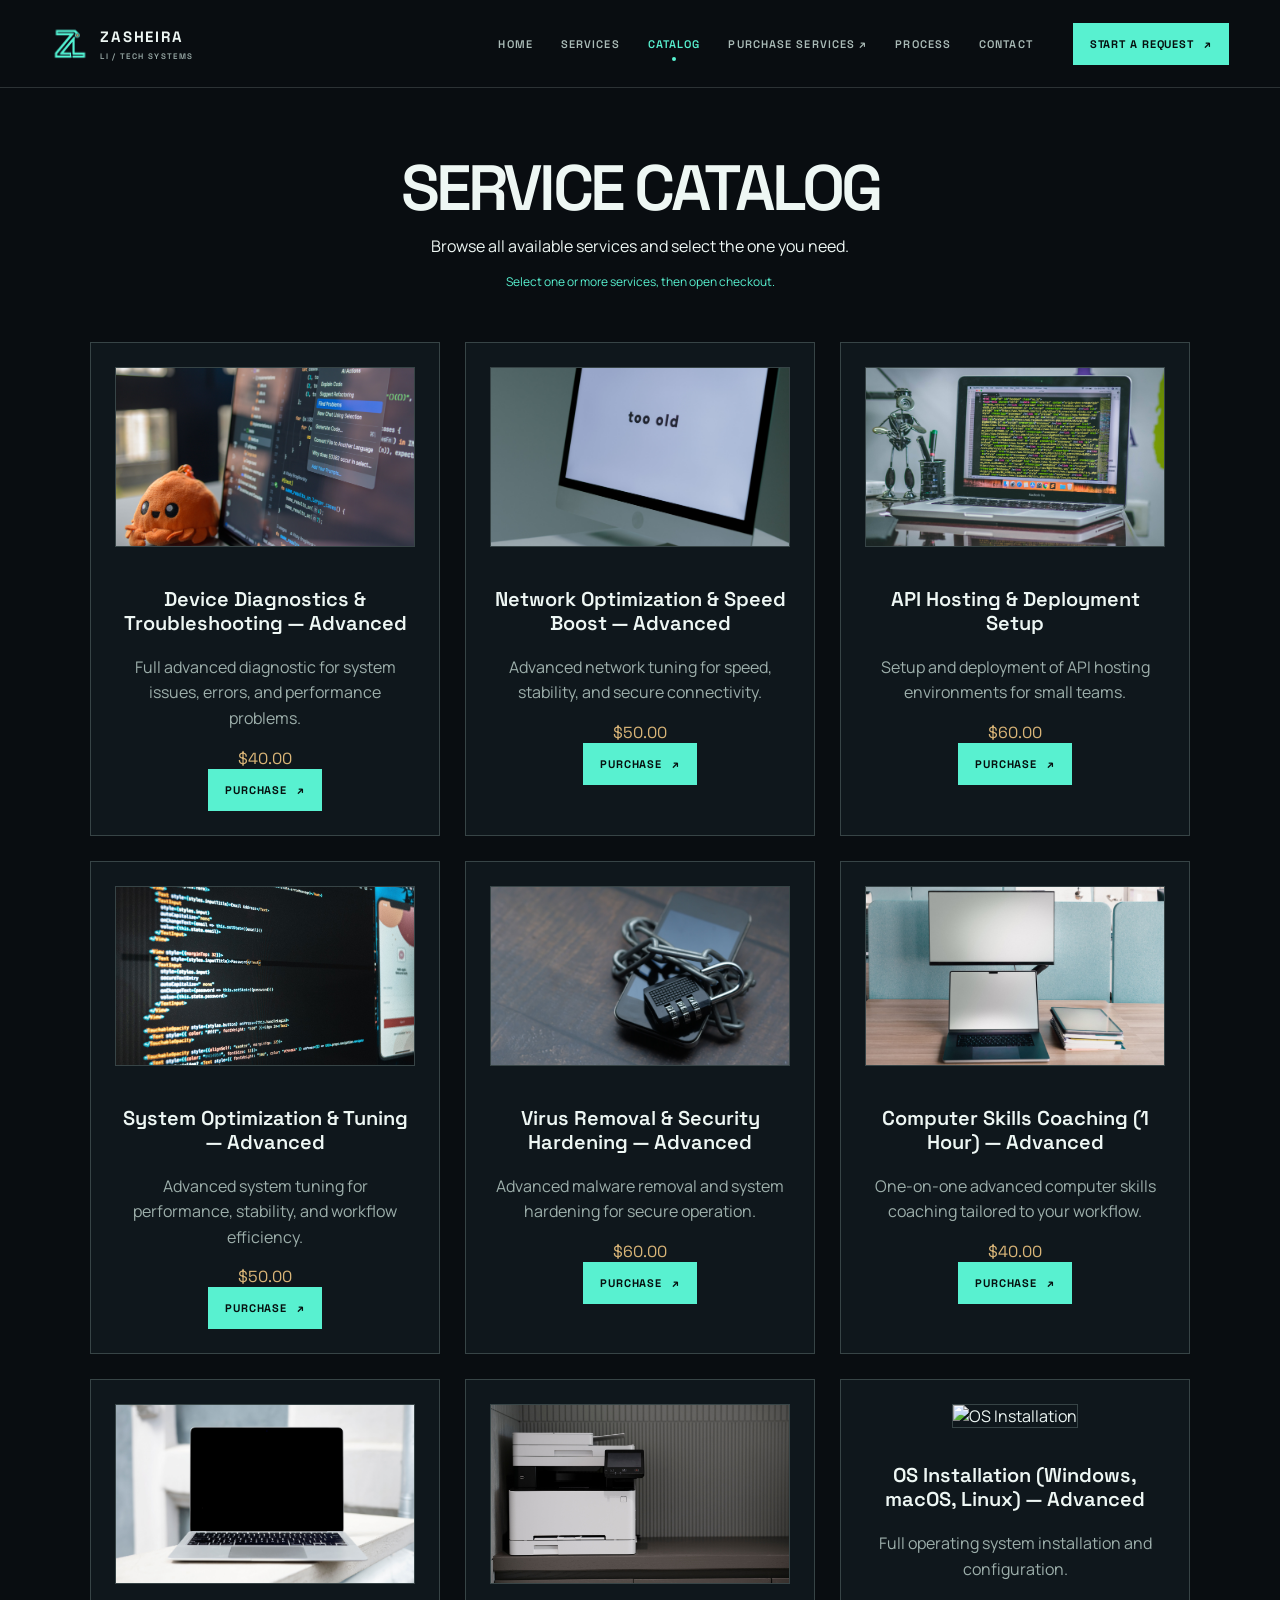
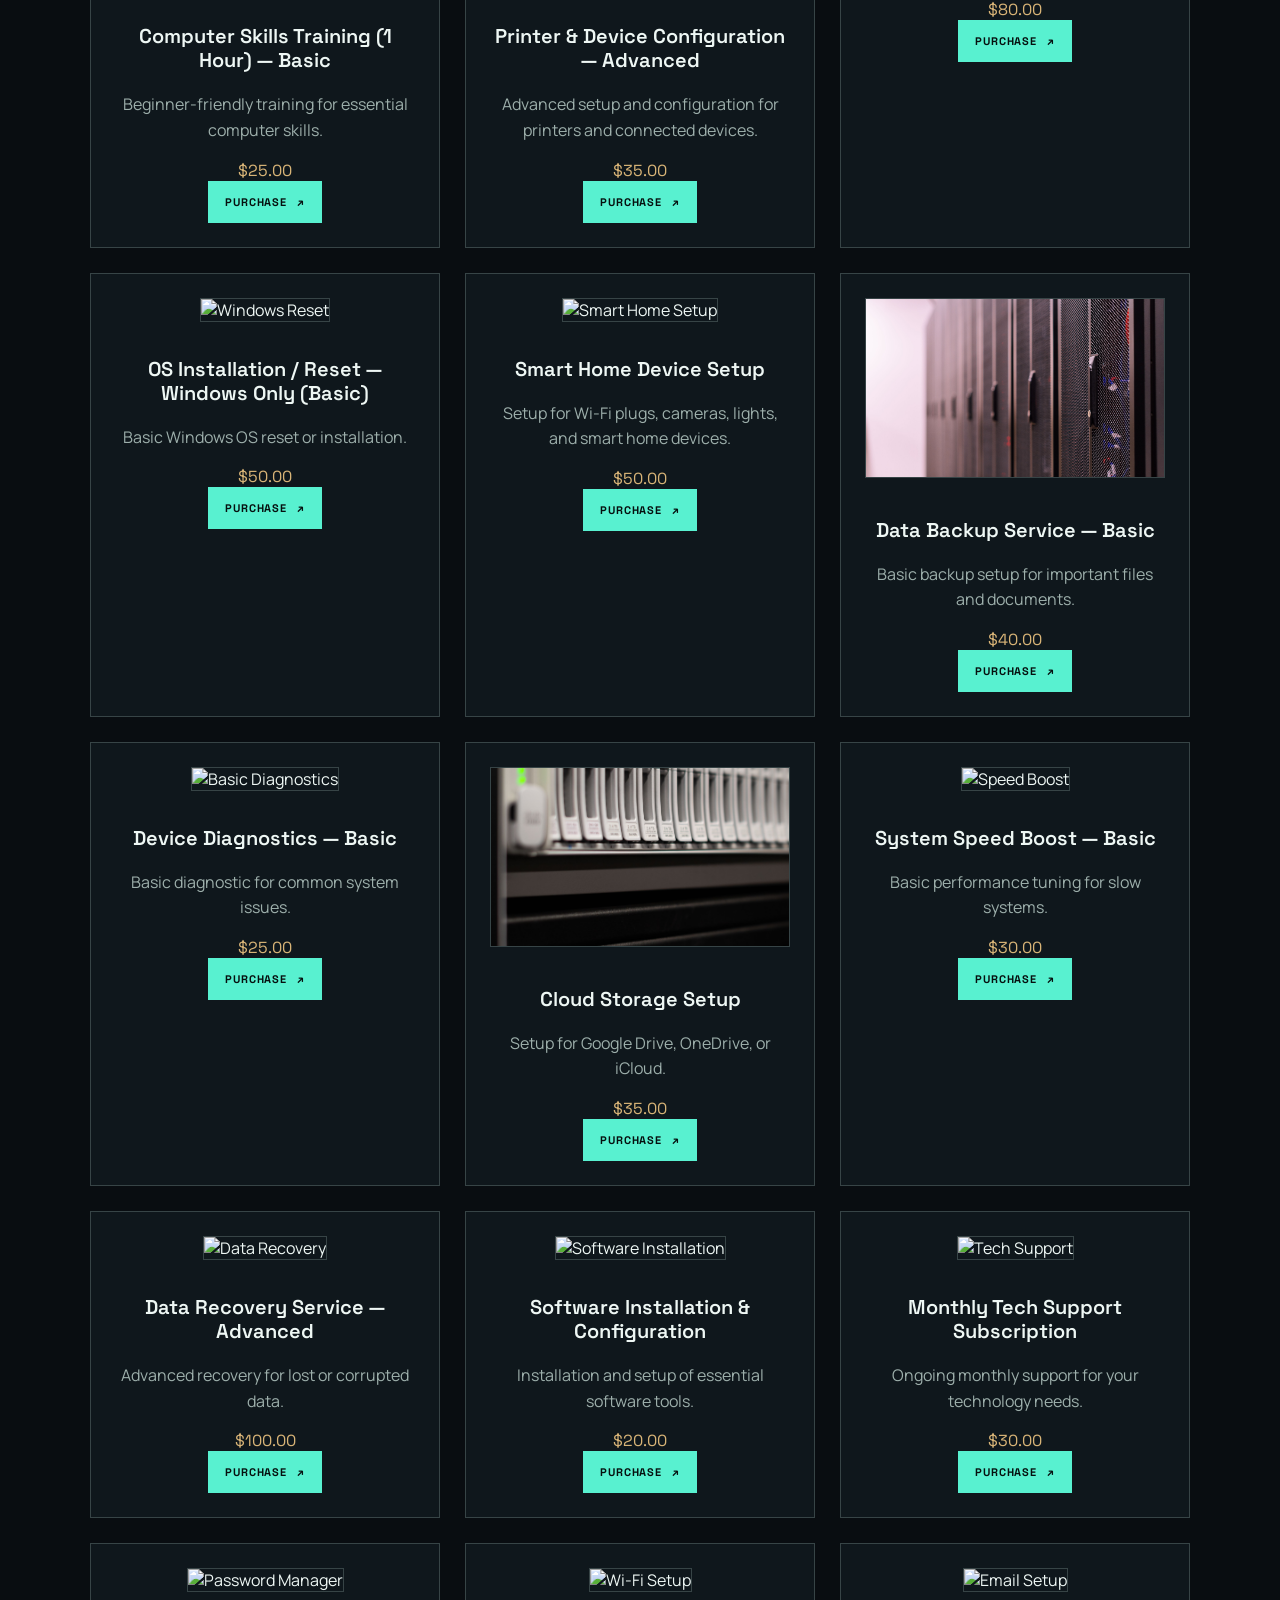
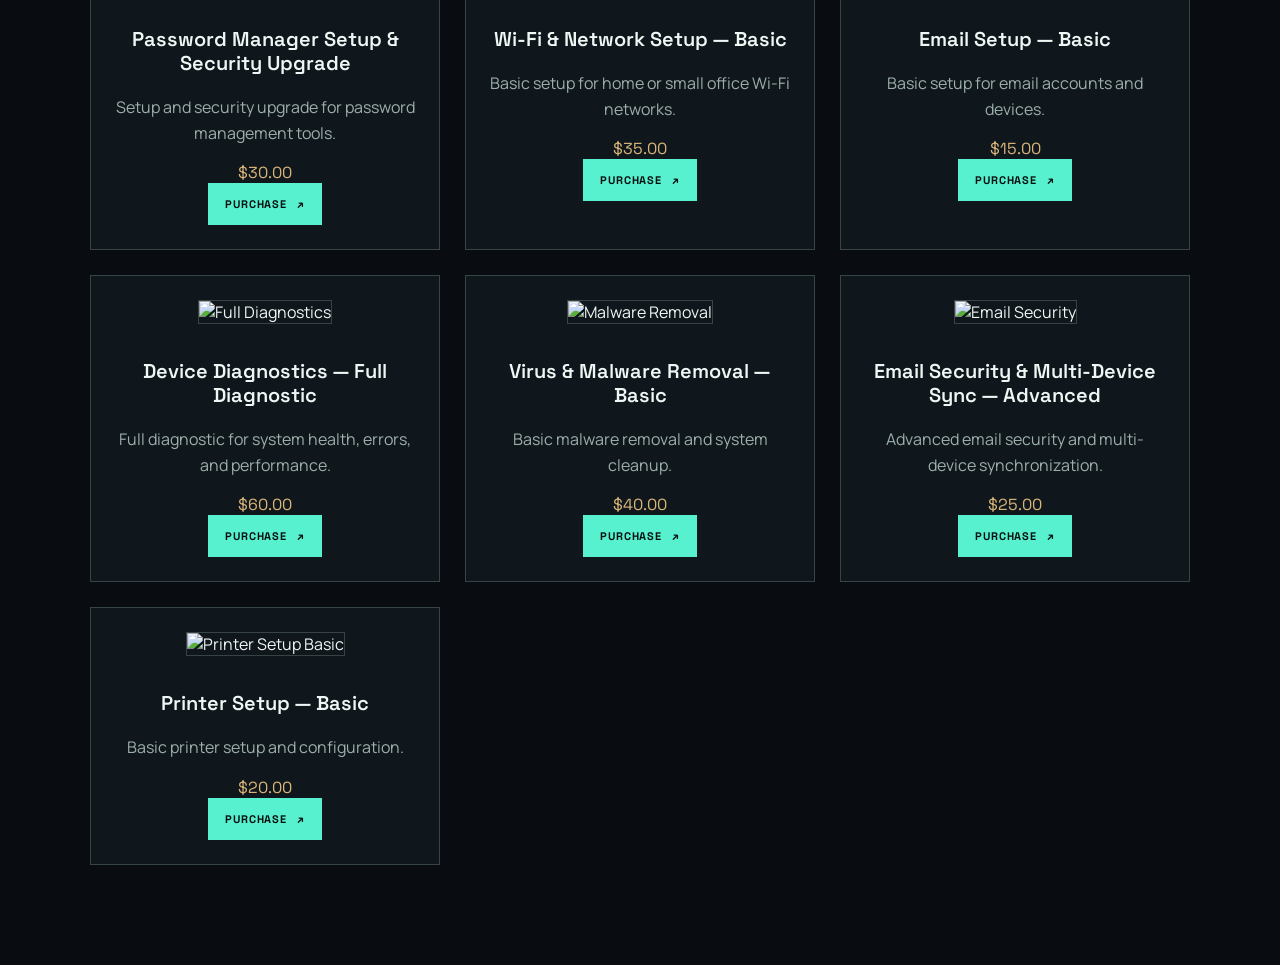
==== commit 9fcea21d: "Update catalog and multi-product checkout" ====
--- a/catalog.html
+++ b/catalog.html
@@ -20,6 +20,7 @@
 .catalog-header { position: fixed; }
 .catalog-page h1 { margin: 70px 25px 12px; color: var(--text); font: 600 clamp(42px, 5vw, 72px)/.95 var(--heading); letter-spacing: -.06em; text-align: center; }
 .catalog-page > p { margin: 0 25px; color: var(--muted); text-align: center; }
+.catalog-page .catalog-status { margin-top: 10px; color: var(--aqua); font-size: 12px; }
 .catalog-page .catalog { width: min(1100px, calc(100% - 50px)); margin: 52px auto 100px; display: grid; grid-template-columns: repeat(auto-fill, minmax(280px, 1fr)); gap: 25px; }
 .catalog-page .item-img { width: 100%; height: 180px; object-fit: cover; border: 1px solid var(--line); margin-bottom: 15px; }
 .catalog-page .item { text-align: center; }
@@ -29,6 +30,7 @@
 .catalog-page .item p { color: var(--muted); line-height: 1.6; }
 .catalog-page .price { color: var(--brass); font-family: var(--heading); }
 .catalog-page .purchase-btn { border: 0; }
+.sub-heading { margin: 0 auto; max-width: 600px; text-align: center; }
 @media (max-width: 760px) { .catalog-page { padding-top: 72px; } .catalog-header { height: 72px; } }
 </style>
 </head>
@@ -55,10 +57,11 @@
     <a href="index.html#top">Home</a><a href="index.html#services">Services</a><a href="catalog.html">Catalog</a>
     <a href="checkout.html">Purchase Services ↗</a><a href="index.html#process">Process</a><a href="index.html#contact">Contact</a>
 </nav>
-
+<div class="sub-heading">
 <h1>SERVICE CATALOG</h1>
-
-
+<p>Browse all available services and select the one you need.</p>
+<p class="catalog-status" id="catalogStatus" role="status" aria-live="polite">Select one or more services, then open checkout.</p>
+</div>
 <div class="catalog">
 
     <!-- 1 -->
@@ -292,5 +295,10 @@
 const mobileNav = document.querySelector('.mobile-nav');
 menuButton?.addEventListener('click', () => { const open = mobileNav.classList.toggle('open'); menuButton.setAttribute('aria-expanded', String(open)); menuButton.textContent = open ? '×' : '☰'; });
 mobileNav?.querySelectorAll('a').forEach(link => link.addEventListener('click', () => { mobileNav.classList.remove('open'); menuButton.setAttribute('aria-expanded', 'false'); menuButton.textContent = '☰'; }));
+const cartKey = 'zasheiraCart';
+const readCart = () => { try { return JSON.parse(localStorage.getItem(cartKey) || '[]'); } catch { return []; } };
+const saveCart = cart => localStorage.setItem(cartKey, JSON.stringify(cart));
+const status = document.getElementById('catalogStatus');
+document.querySelectorAll('.purchase-btn').forEach(button => button.addEventListener('click', event => { event.preventDefault(); const url = new URL(button.href, window.location.href); const [id, quantity] = (url.searchParams.get('products') || '').split(':'); if (!id) return; const cart = readCart(); const existing = cart.find(item => item.id === id); if (existing) existing.qty += Math.max(1, Number(quantity) || 1); else cart.push({ id, qty: Math.max(1, Number(quantity) || 1) }); saveCart(cart); const count = cart.reduce((sum, item) => sum + item.qty, 0); button.innerHTML = 'Added ✓'; status.textContent = `${count} service${count === 1 ? '' : 's'} in your checkout. Add more or open checkout from the top menu.`; }));
 </script></main></body>
 </html>
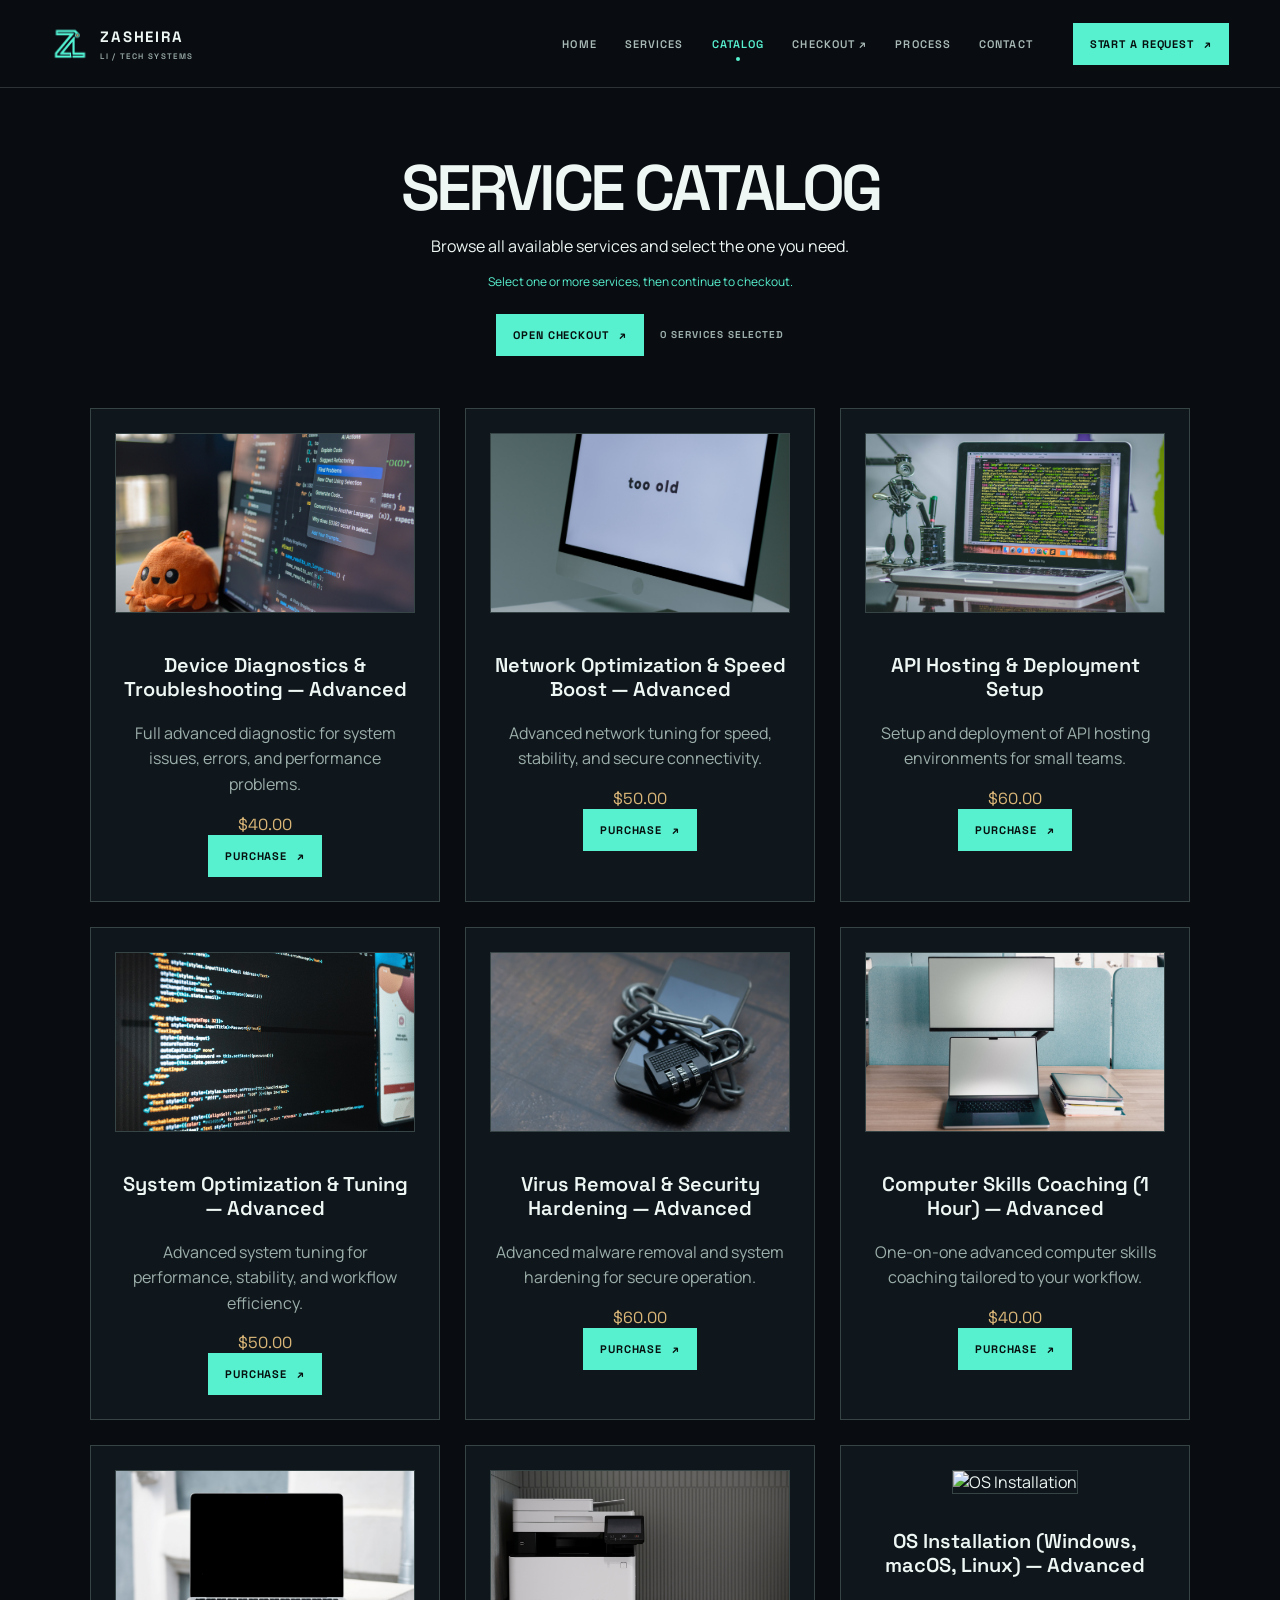
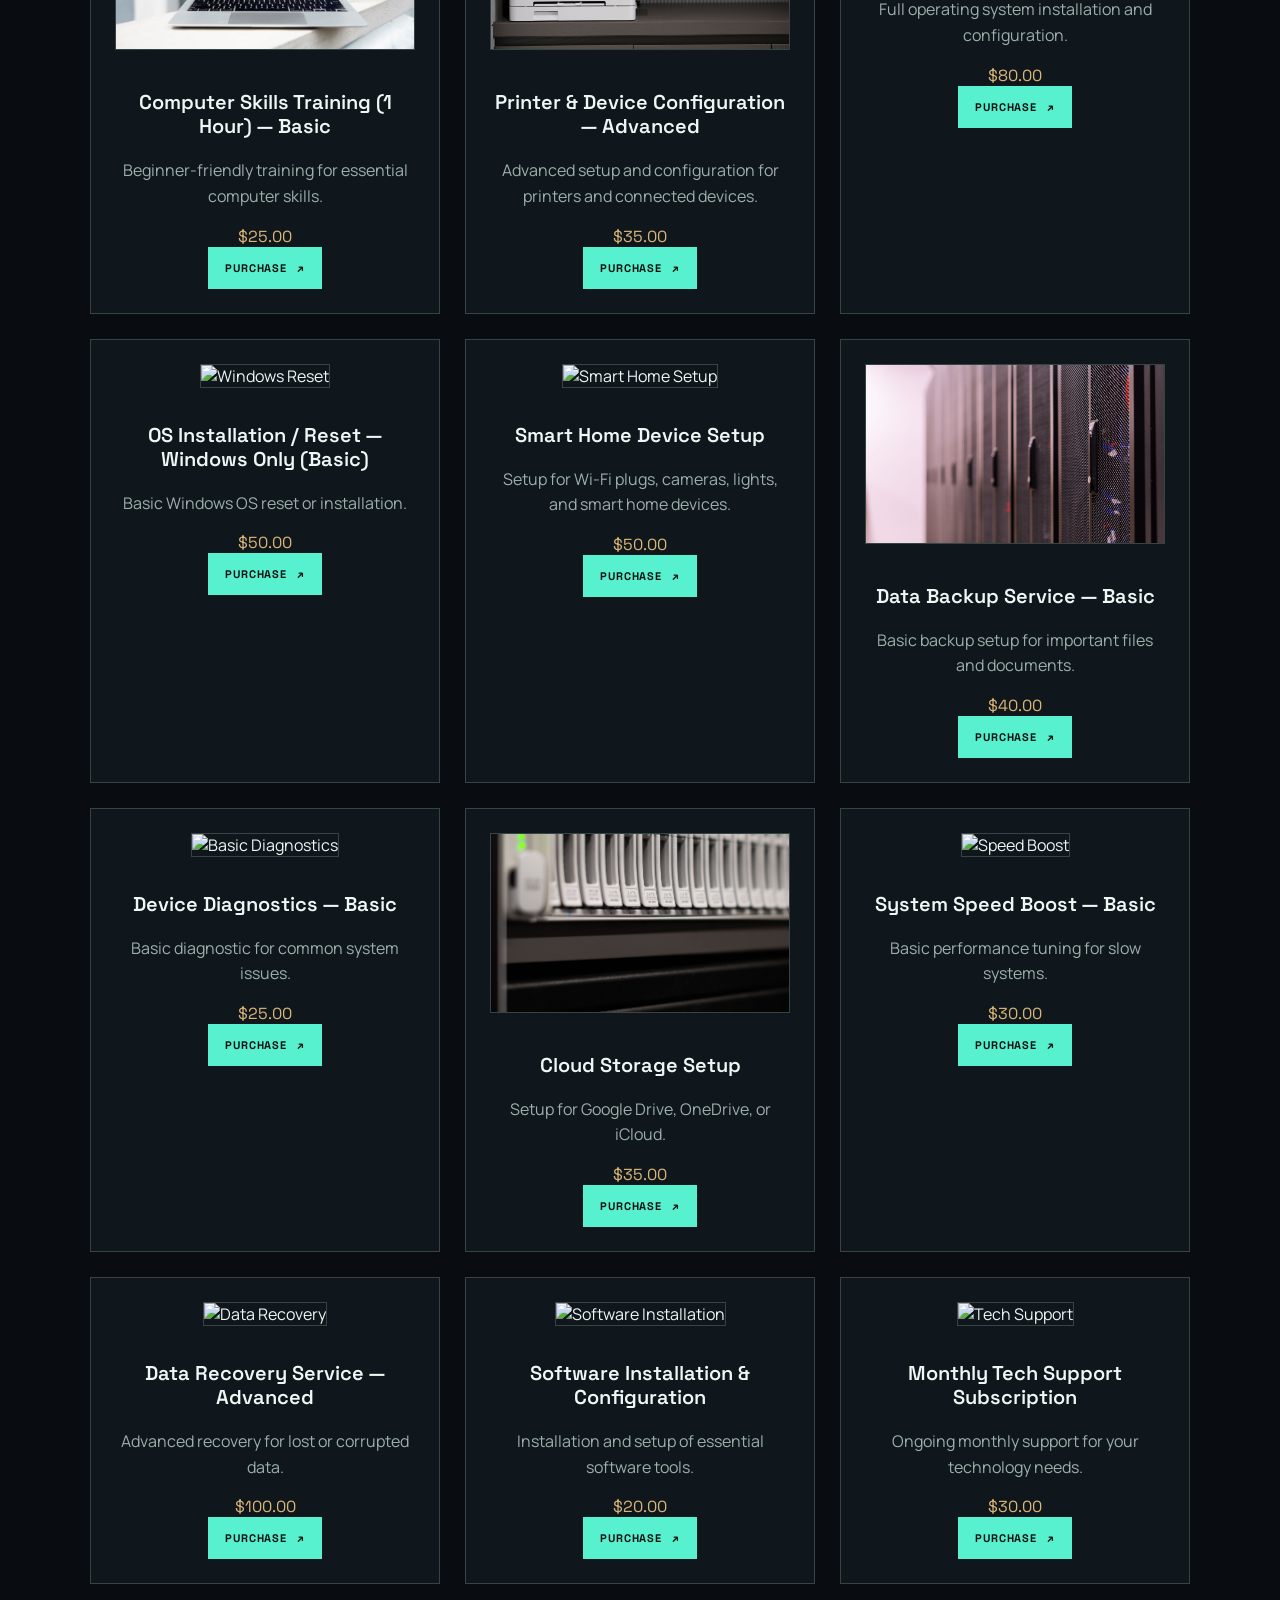
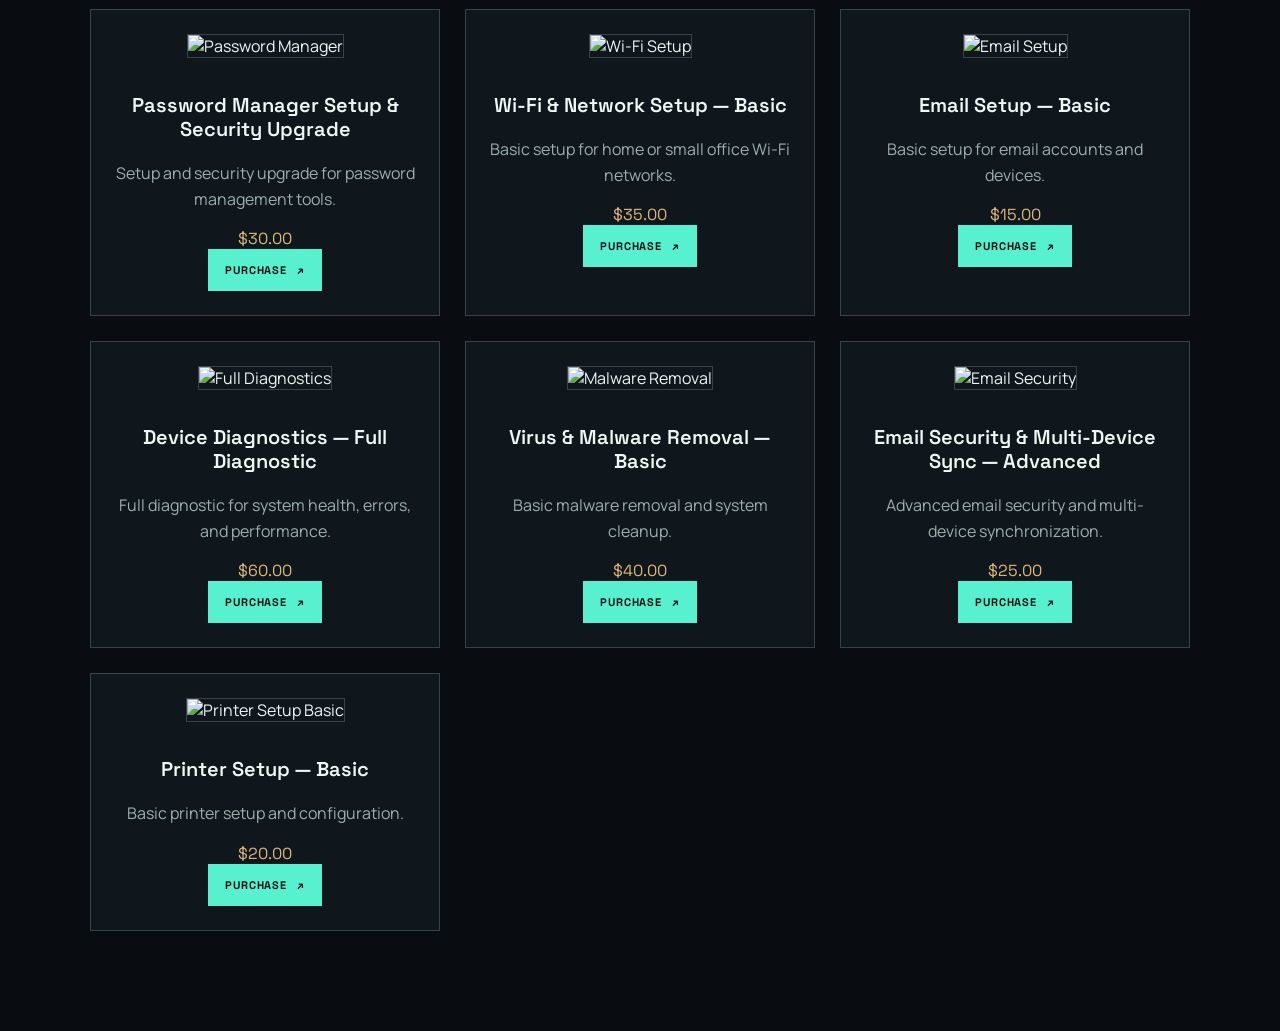
==== commit 6628166a: "Update website pages, checkout, and policies" ====
--- a/catalog.html
+++ b/catalog.html
@@ -46,7 +46,7 @@
         <a href="index.html#top">Home</a>
         <a href="index.html#services">Services</a>
         <a href="catalog.html" class="active" aria-current="page">Catalog</a>
-        <a href="checkout.html">Purchase Services ↗</a>
+        <a href="checkout.html">Checkout ↗</a>
         <a href="index.html#process">Process</a>
         <a href="index.html#contact">Contact</a>
     </nav>
@@ -55,12 +55,12 @@
 </header>
 <nav class="mobile-nav" aria-label="Mobile navigation">
     <a href="index.html#top">Home</a><a href="index.html#services">Services</a><a href="catalog.html">Catalog</a>
-    <a href="checkout.html">Purchase Services ↗</a><a href="index.html#process">Process</a><a href="index.html#contact">Contact</a>
+    <a href="checkout.html">Checkout ↗</a><a href="index.html#process">Process</a><a href="index.html#contact">Contact</a>
 </nav>
 <div class="sub-heading">
 <h1>SERVICE CATALOG</h1>
 <p>Browse all available services and select the one you need.</p>
-<p class="catalog-status" id="catalogStatus" role="status" aria-live="polite">Select one or more services, then open checkout.</p>
+<p class="catalog-status" id="catalogStatus" role="status" aria-live="polite">Select one or more services, then continue to checkout.</p><div class="catalog-actions"><a id="catalogCheckout" class="signal-button" href="checkout.html">Open checkout <span aria-hidden="true">↗</span></a><span id="catalogCount" class="catalog-count">0 services selected</span></div>
 </div>
 <div class="catalog">
 
@@ -296,9 +296,15 @@
 menuButton?.addEventListener('click', () => { const open = mobileNav.classList.toggle('open'); menuButton.setAttribute('aria-expanded', String(open)); menuButton.textContent = open ? '×' : '☰'; });
 mobileNav?.querySelectorAll('a').forEach(link => link.addEventListener('click', () => { mobileNav.classList.remove('open'); menuButton.setAttribute('aria-expanded', 'false'); menuButton.textContent = '☰'; }));
 const cartKey = 'zasheiraCart';
-const readCart = () => { try { return JSON.parse(localStorage.getItem(cartKey) || '[]'); } catch { return []; } };
-const saveCart = cart => localStorage.setItem(cartKey, JSON.stringify(cart));
+const readCart = () => { try { return JSON.parse(sessionStorage.getItem(cartKey) || '[]'); } catch { return []; } };
+const saveCart = cart => sessionStorage.setItem(cartKey, JSON.stringify(cart));
+// Ignore any legacy persistent cart from older versions of the site.
+try { localStorage.removeItem(cartKey); } catch {}
 const status = document.getElementById('catalogStatus');
-document.querySelectorAll('.purchase-btn').forEach(button => button.addEventListener('click', event => { event.preventDefault(); const url = new URL(button.href, window.location.href); const [id, quantity] = (url.searchParams.get('products') || '').split(':'); if (!id) return; const cart = readCart(); const existing = cart.find(item => item.id === id); if (existing) existing.qty += Math.max(1, Number(quantity) || 1); else cart.push({ id, qty: Math.max(1, Number(quantity) || 1) }); saveCart(cart); const count = cart.reduce((sum, item) => sum + item.qty, 0); button.innerHTML = 'Added ✓'; status.textContent = `${count} service${count === 1 ? '' : 's'} in your checkout. Add more or open checkout from the top menu.`; }));
+const countLabel = document.getElementById('catalogCount');
+const checkoutLink = document.getElementById('catalogCheckout');
+const refreshCartUi = () => { const cart = readCart(); const count = cart.reduce((sum, item) => sum + item.qty, 0); countLabel.textContent = `${count} service${count === 1 ? '' : 's'} selected`; checkoutLink.href = 'checkout.html'; };
+document.querySelectorAll('.purchase-btn').forEach(button => button.addEventListener('click', event => { event.preventDefault(); const url = new URL(button.href, window.location.href); const [id, quantity] = (url.searchParams.get('products') || '').split(':'); if (!id) return; const cart = readCart(); const qty = Math.max(1, Number(quantity) || 1); const existing = cart.find(item => item.id === id); if (existing) existing.qty += qty; else cart.push({ id, qty }); saveCart(cart); const count = cart.reduce((sum, item) => sum + item.qty, 0); button.innerHTML = 'Added ✓'; status.textContent = `${count} service${count === 1 ? '' : 's'} selected. Continue to checkout when ready.`; refreshCartUi(); }));
+refreshCartUi();
 </script></main></body>
 </html>
--- a/styles.css
+++ b/styles.css
@@ -1310,3 +1310,8 @@
     animation: none;
   }
 }
+
+/* Shared additions for catalog and informational pages */
+.catalog-actions{display:flex;align-items:center;justify-content:center;flex-wrap:wrap;gap:16px;margin:24px 25px 0}.catalog-count{color:var(--muted);font:700 10px var(--heading);letter-spacing:.1em;text-transform:uppercase}.footer-links{display:flex;flex-wrap:wrap;justify-content:flex-end;gap:16px}.footer-links a:hover{color:var(--aqua)}.checkout-policy-bar{display:flex;align-items:center;justify-content:center;flex-wrap:wrap;gap:22px;margin:28px 0 0;padding:18px 22px;border:1px solid var(--line);background:rgba(15,23,28,.72);color:var(--muted);font:700 10px var(--heading);letter-spacing:.1em;text-transform:uppercase}.checkout-policy-bar span{color:var(--brass)}.checkout-policy-bar a:hover{color:var(--aqua)}
+@media (max-width: 980px){.desktop-nav{gap:16px;margin-right:20px}.desktop-nav a{font-size:10px}.header-cta{padding:12px 13px}}
+@media (max-width: 760px){.footer-links{justify-content:flex-start;margin-top:12px}.catalog-actions{margin-bottom:10px}.checkout-policy-bar{align-items:flex-start;flex-direction:column;gap:12px}}
